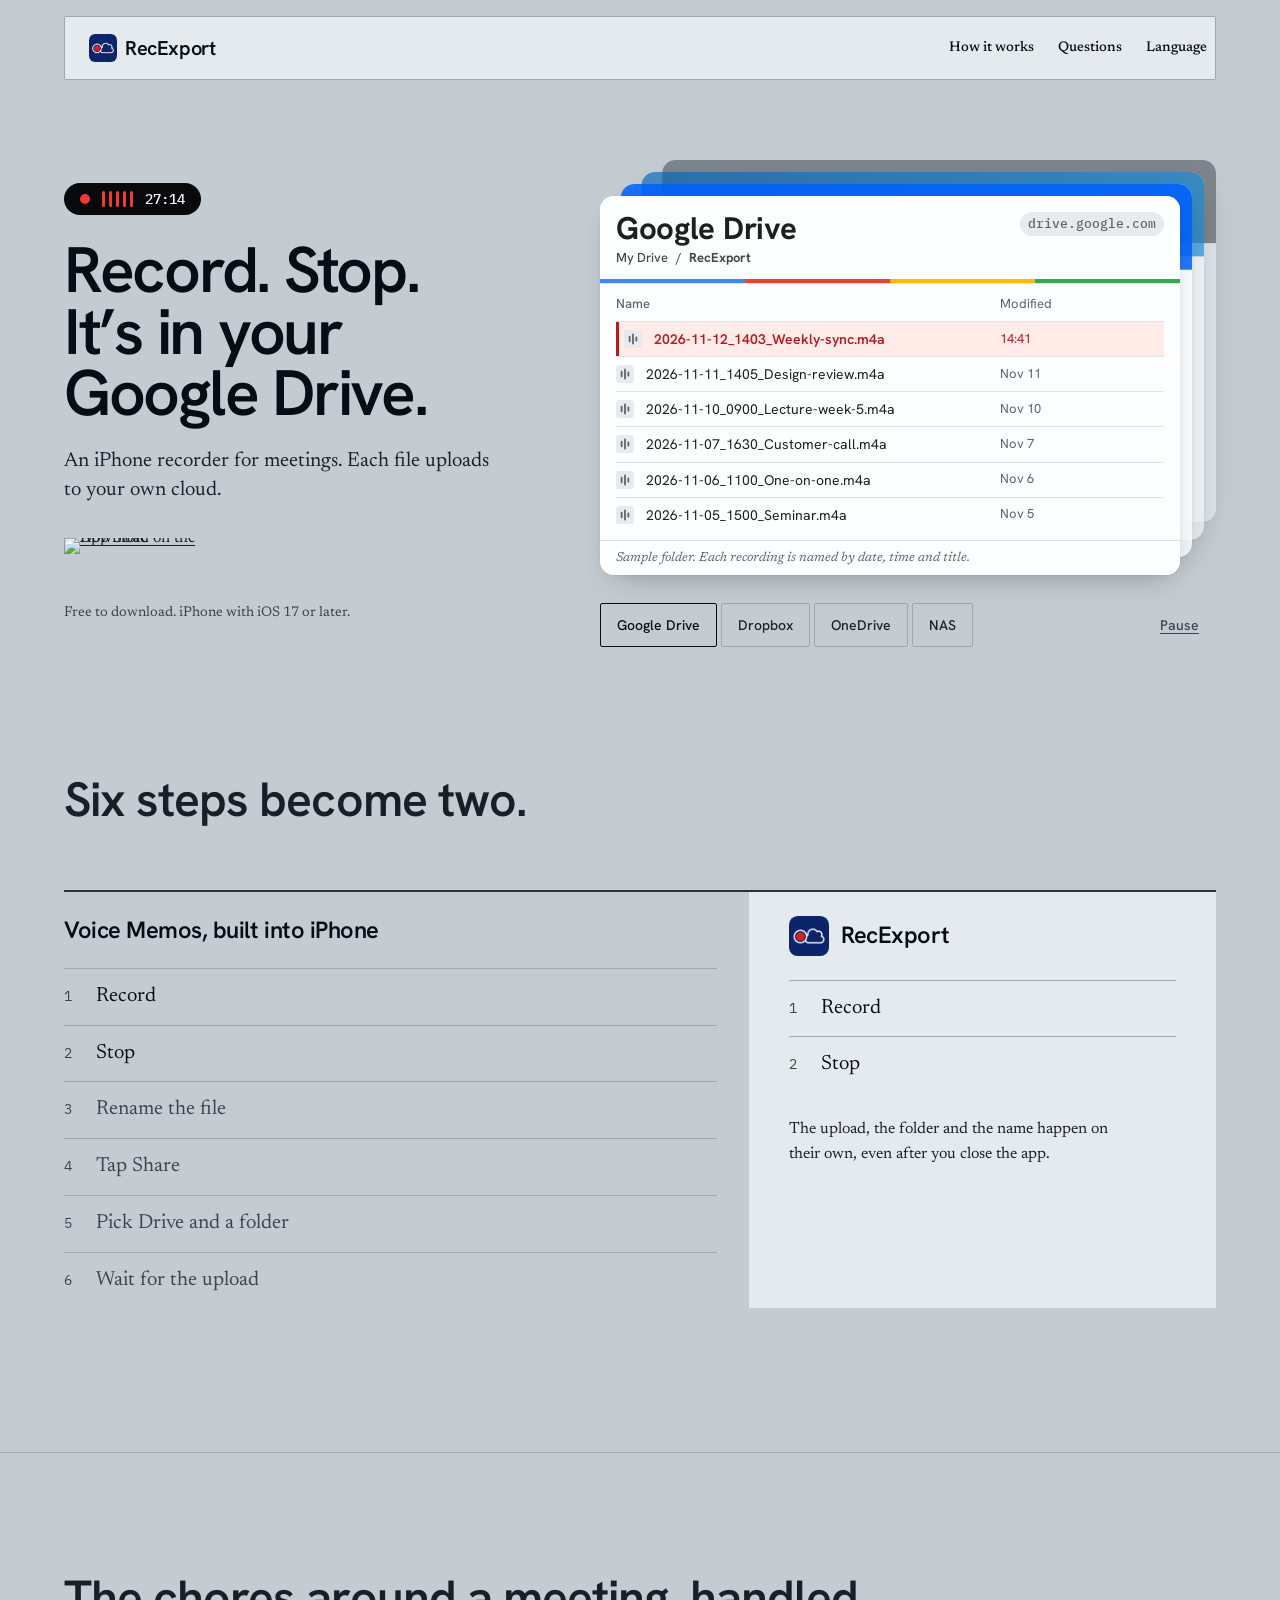
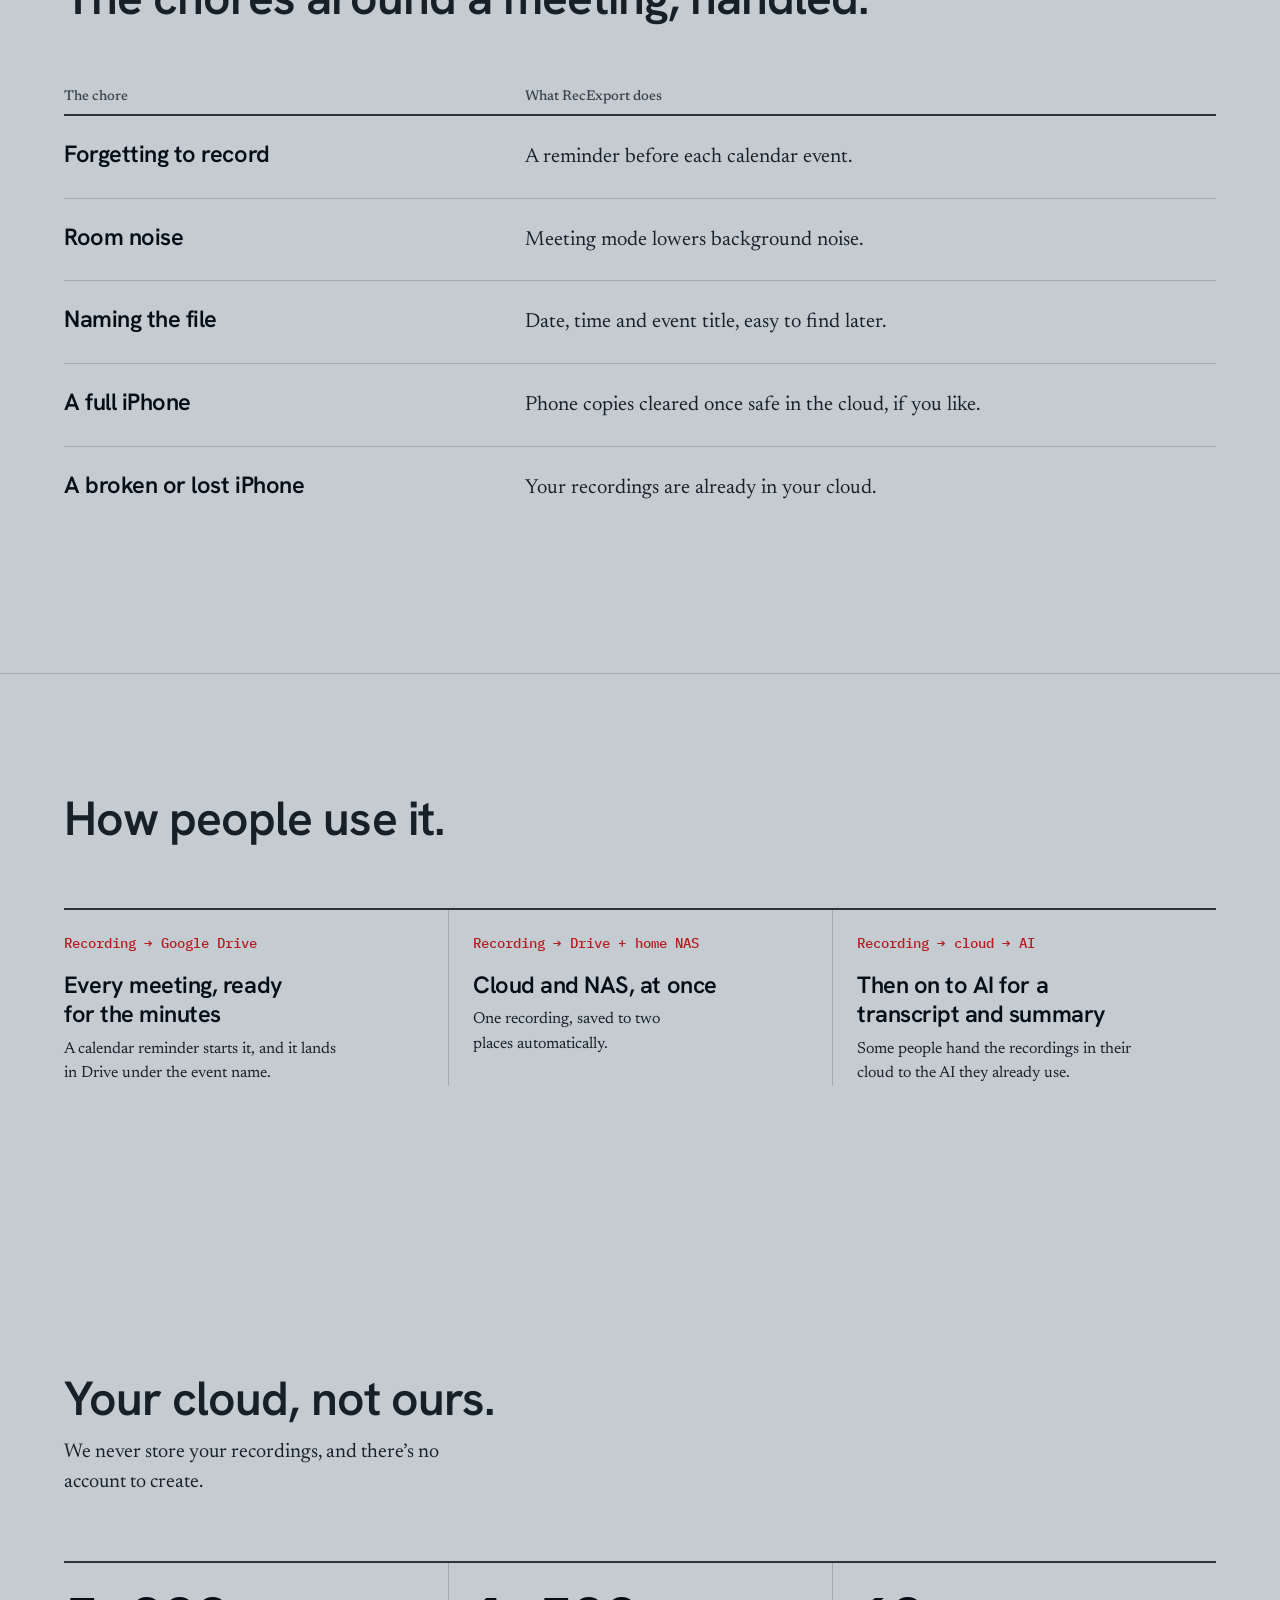
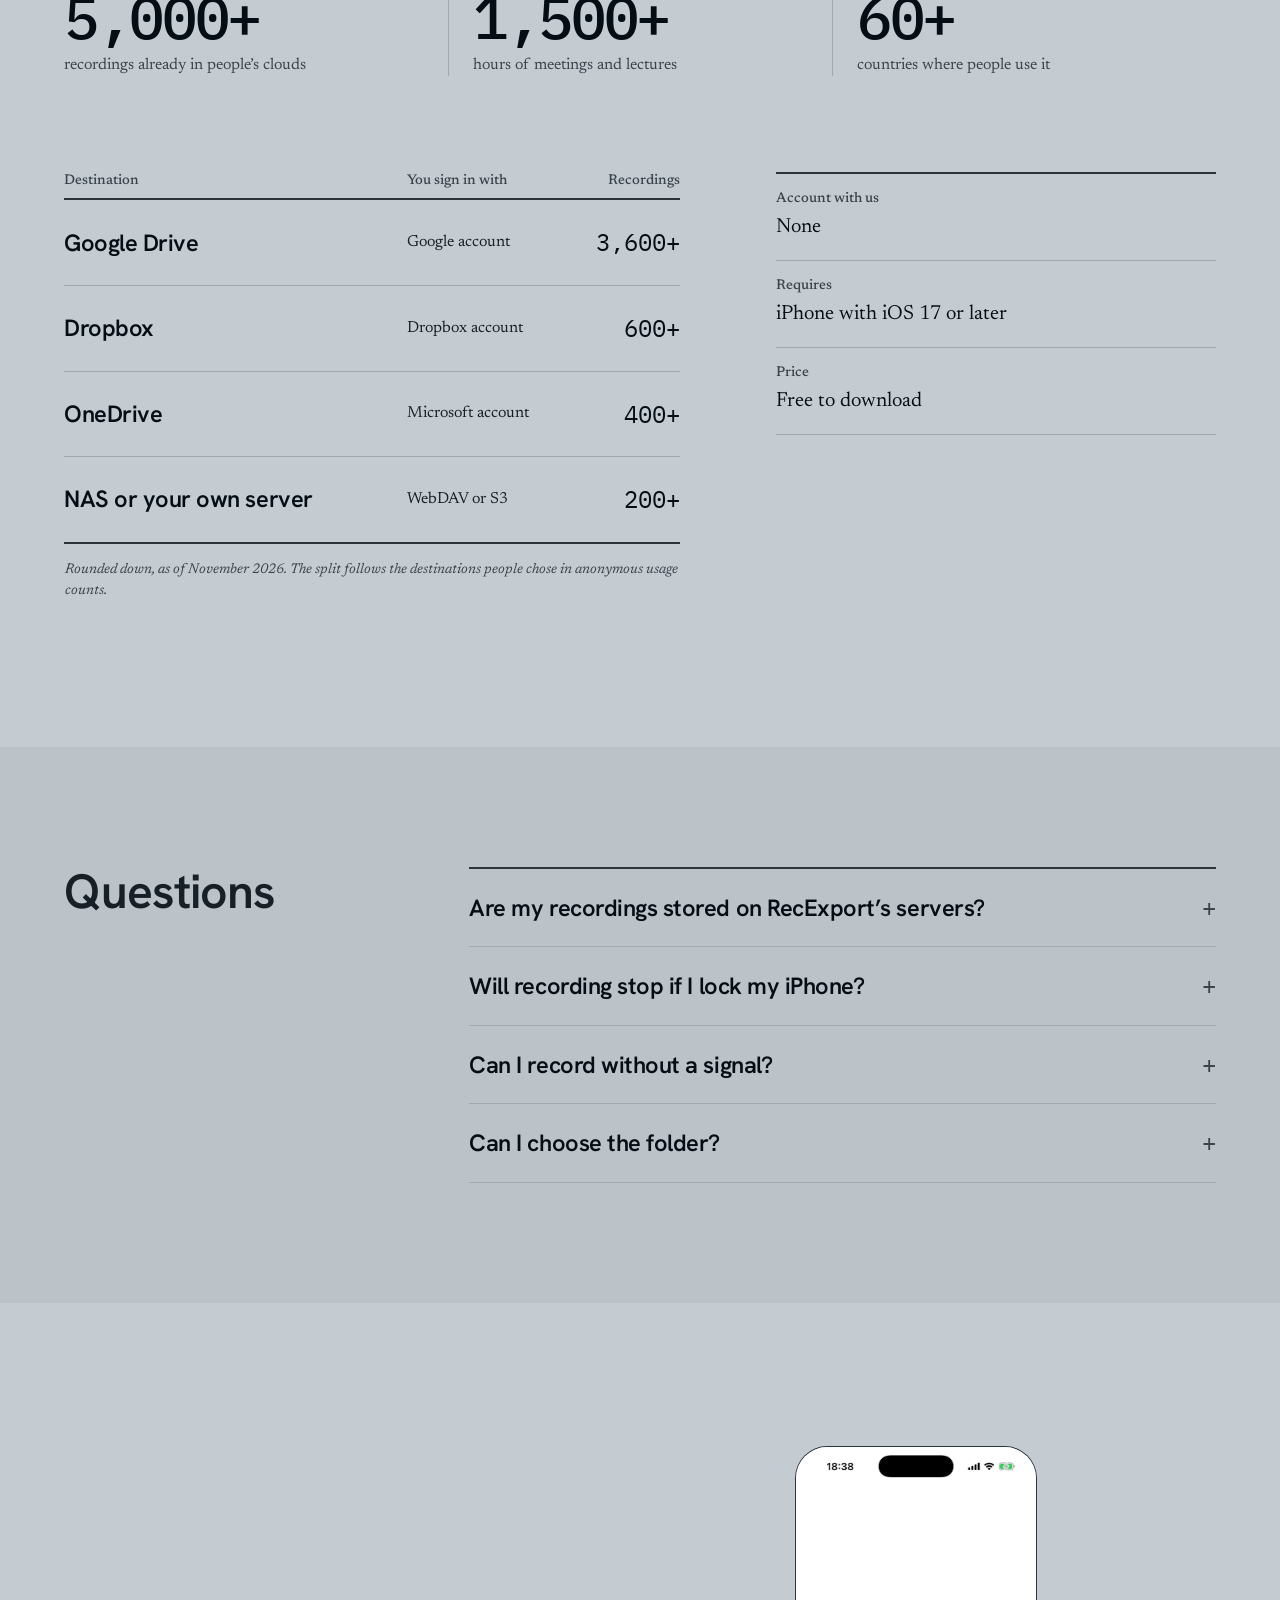
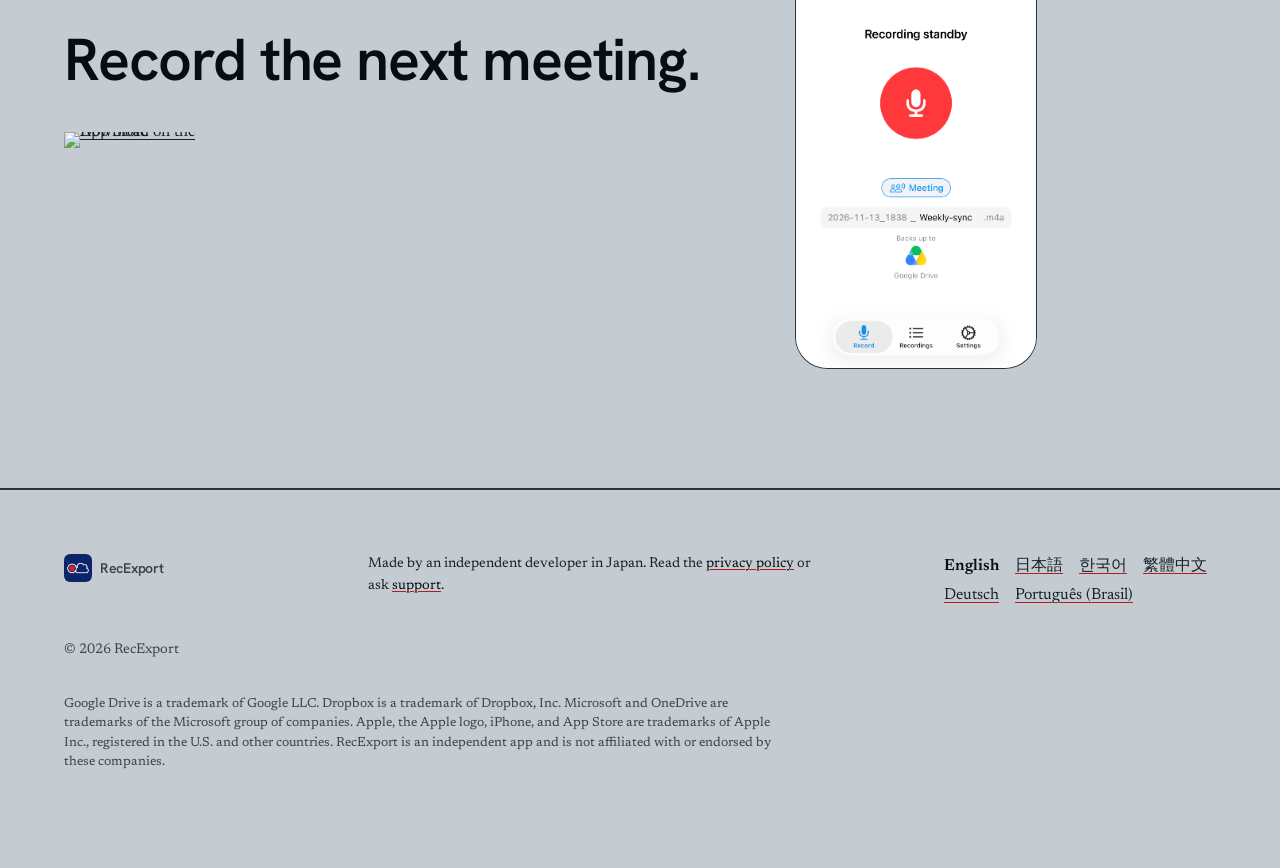
==== index.html @ 30e3bd23 "Hero deck: Google Drive card in white with the four Google colours instead of a green band Co-Author" ====
<!doctype html>
<html lang="en">
<head>
  <meta charset="utf-8">
  <meta name="viewport" content="width=device-width, initial-scale=1">
  <title>RecExport for iPhone, recordings that land in your own Drive</title>
  <meta name="description" content="An iPhone recorder for meetings and lectures. Stop recording and the file is already in your Google Drive, Dropbox or OneDrive.">
  <link rel="preconnect" href="https://fonts.googleapis.com">
  <link rel="preconnect" href="https://fonts.gstatic.com" crossorigin>
  <link href="https://fonts.googleapis.com/css2?family=Hanken+Grotesk:wght@500;600&family=Newsreader:ital,opsz,wght@0,6..72,400;0,6..72,500;1,6..72,400&family=IBM+Plex+Mono:wght@400;500&display=swap" rel="stylesheet">
  <script>
    // Top page only: send first-time visitors to their language. A choice made in the footer wins.
    (function () {
      var map = { ja: 'ja/', ko: 'ko/', de: 'de/', pt: 'pt-br/', 'zh-hant': 'zh-hant/', 'zh-tw': 'zh-hant/', 'zh-hk': 'zh-hant/', 'zh-mo': 'zh-hant/' };
      var saved = null;
      try { saved = localStorage.getItem('recexport-lang'); } catch (e) {}
      if (saved === 'en') return;
      var pick = function (tag) {
        tag = String(tag || '').toLowerCase();
        if (tag === 'en' || tag.indexOf('en-') === 0) return 'en';
        if (tag.indexOf('zh') === 0) { var p = tag.split('-'); for (var i = 1; i < p.length; i++) { if (map['zh-' + p[i]]) return map['zh-' + p[i]]; } return null; }
        return map[tag.split('-')[0]] || null;
      };
      var target = saved ? pick(saved) : null;
      if (!target) {
        var langs = navigator.languages && navigator.languages.length ? navigator.languages : [navigator.language];
        for (var i = 0; i < langs.length && !target; i++) target = pick(langs[i]);
      }
      if (target && target !== 'en') location.replace(target + (location.protocol === 'file:' ? 'index.html' : '') + location.hash);
    })();
  </script>
  <link rel="alternate" hreflang="en" href="">
  <link rel="alternate" hreflang="ja" href="ja/">
  <link rel="alternate" hreflang="ko" href="ko/">
  <link rel="alternate" hreflang="zh-Hant" href="zh-hant/">
  <link rel="alternate" hreflang="de" href="de/">
  <link rel="alternate" hreflang="pt-BR" href="pt-br/">
  <link rel="alternate" hreflang="x-default" href="">
  <link rel="icon" href="img/app-icon.png">
  <link rel="apple-touch-icon" href="img/app-icon.png">
  <link rel="stylesheet" href="site.css?v=20261115b">
</head>
<body>
  <div class="nav-wrap">
    <nav class="nav" aria-label="Main">
      <a class="wordmark" href="#top" aria-label="RecExport, home"><img class="appicon appicon--nav" src="img/app-icon.png" alt="" width="28" height="28">RecExport</a>
      <div class="nav__links">
        <a class="nav__text" href="#how">How it works</a>
        <a class="nav__text" href="#questions">Questions</a>
        <a class="nav__text" href="#languages">Language</a>
        <a class="badge badge--small" href="https://apps.apple.com/app/id6761234228"><img src="https://toolbox.marketingtools.apple.com/api/v2/badges/download-on-the-app-store/black/en-us" alt="Download on the App Store" height="40" width="120"></a>
      </div>
    </nav>
  </div>

  <main id="top">
    <section class="hero" aria-labelledby="hero-title">
      <div class="container hero__grid">
        <div class="hero__text">
          <div class="island" aria-hidden="true"><span class="island__dot"></span><span class="island__wave"><i></i><i></i><i></i><i></i><i></i></span><span class="island__time">27:14</span></div>
          <h1 id="hero-title"><span>Record. Stop.</span> <span>It’s in your <span class="rotor" data-rotor><span data-rotor-text>Google Drive</span><span class="rotor__end">.</span></span></span></h1>
          <p class="lead">An iPhone recorder for meetings. Each file uploads to your own cloud.</p>
          <div class="hero__actions">
            <a class="badge" href="https://apps.apple.com/app/id6761234228"><img src="https://toolbox.marketingtools.apple.com/api/v2/badges/download-on-the-app-store/black/en-us" alt="Download on the App Store" height="54" width="162"></a>
            <p class="hero__terms">Free to download. iPhone with iOS 17 or later.</p>
          </div>
        </div>

        <div class="hero__visual">
          <div class="deck">
          <figure class="deck__card app app--plain dest--gd" data-pos="0" data-slot="drive-1" data-kind="product" data-alt="A sample RecExport folder in Google Drive">
            <div class="app__band"><p class="app__name">Google Drive</p><p class="app__crumb"><span>My Drive</span><span class="sep" aria-hidden="true">/</span><b>RecExport</b></p><span class="app__url">drive.google.com</span></div>
            <div class="app__main">
              <table class="files">
                <thead><tr><th scope="col">Name</th><th scope="col" class="when">Modified</th></tr></thead>
                <tbody>
                  <tr class="is-new"><td class="name"><svg class="ico" viewBox="0 0 16 16" aria-hidden="true"><rect width="16" height="16" rx="3"/><path d="M5 6v4M8 4v8M11 6.5v3"/></svg><span>2026-11-12_1403_Weekly-sync.m4a</span></td><td class="when">14:41</td></tr>
                  <tr><td class="name"><svg class="ico" viewBox="0 0 16 16" aria-hidden="true"><rect width="16" height="16" rx="3"/><path d="M5 6v4M8 4v8M11 6.5v3"/></svg><span>2026-11-11_1405_Design-review.m4a</span></td><td class="when">Nov 11</td></tr>
                  <tr><td class="name"><svg class="ico" viewBox="0 0 16 16" aria-hidden="true"><rect width="16" height="16" rx="3"/><path d="M5 6v4M8 4v8M11 6.5v3"/></svg><span>2026-11-10_0900_Lecture-week-5.m4a</span></td><td class="when">Nov 10</td></tr>
                  <tr><td class="name"><svg class="ico" viewBox="0 0 16 16" aria-hidden="true"><rect width="16" height="16" rx="3"/><path d="M5 6v4M8 4v8M11 6.5v3"/></svg><span>2026-11-07_1630_Customer-call.m4a</span></td><td class="when">Nov 7</td></tr>
                  <tr><td class="name"><svg class="ico" viewBox="0 0 16 16" aria-hidden="true"><rect width="16" height="16" rx="3"/><path d="M5 6v4M8 4v8M11 6.5v3"/></svg><span>2026-11-06_1100_One-on-one.m4a</span></td><td class="when">Nov 6</td></tr>
                  <tr><td class="name"><svg class="ico" viewBox="0 0 16 16" aria-hidden="true"><rect width="16" height="16" rx="3"/><path d="M5 6v4M8 4v8M11 6.5v3"/></svg><span>2026-11-05_1500_Seminar.m4a</span></td><td class="when">Nov 5</td></tr>
                </tbody>
              </table>
            </div>
            <figcaption>Sample folder. Each recording is named by date, time and title.</figcaption>
          </figure>
          <figure class="deck__card app app--plain dest--db" data-pos="1" data-slot="drive-2" data-kind="product" data-alt="A sample RecExport folder in Dropbox" aria-hidden="true">
            <div class="app__band"><p class="app__name">Dropbox</p><p class="app__crumb"><span>All files</span><span class="sep" aria-hidden="true">/</span><span>Apps</span><span class="sep" aria-hidden="true">/</span><b>RecExport</b></p><span class="app__url">dropbox.com</span></div>
            <div class="app__main">
              <table class="files">
                <thead><tr><th scope="col">Name</th><th scope="col" class="when">Last modified</th></tr></thead>
                <tbody>
                  <tr class="is-new"><td class="name"><svg class="ico" viewBox="0 0 16 16" aria-hidden="true"><rect width="16" height="16" rx="3"/><path d="M5 6v4M8 4v8M11 6.5v3"/></svg><span>2026-11-12_1530_Client-kickoff.m4a</span></td><td class="when">2026-11-12 3:41 pm</td></tr>
                  <tr><td class="name"><svg class="ico" viewBox="0 0 16 16" aria-hidden="true"><rect width="16" height="16" rx="3"/><path d="M5 6v4M8 4v8M11 6.5v3"/></svg><span>2026-11-11_1100_Interview.m4a</span></td><td class="when">2026-11-11 11:58 am</td></tr>
                  <tr><td class="name"><svg class="ico" viewBox="0 0 16 16" aria-hidden="true"><rect width="16" height="16" rx="3"/><path d="M5 6v4M8 4v8M11 6.5v3"/></svg><span>2026-11-09_0900_Standup.m4a</span></td><td class="when">2026-11-09 9:13 am</td></tr>
                  <tr><td class="name"><svg class="ico" viewBox="0 0 16 16" aria-hidden="true"><rect width="16" height="16" rx="3"/><path d="M5 6v4M8 4v8M11 6.5v3"/></svg><span>2026-11-08_1430_Product-sync.m4a</span></td><td class="when">2026-11-08 3:24 pm</td></tr>
                  <tr><td class="name"><svg class="ico" viewBox="0 0 16 16" aria-hidden="true"><rect width="16" height="16" rx="3"/><path d="M5 6v4M8 4v8M11 6.5v3"/></svg><span>2026-11-07_1000_Vendor-call.m4a</span></td><td class="when">2026-11-07 10:28 am</td></tr>
                  <tr><td class="name"><svg class="ico" viewBox="0 0 16 16" aria-hidden="true"><rect width="16" height="16" rx="3"/><path d="M5 6v4M8 4v8M11 6.5v3"/></svg><span>2026-11-05_1600_Retro.m4a</span></td><td class="when">2026-11-05 4:50 pm</td></tr>
                </tbody>
              </table>
            </div>
            <figcaption>Sample folder. Each recording is named by date, time and title.</figcaption>
          </figure>
          <figure class="deck__card app app--plain dest--od" data-pos="2" data-slot="drive-3" data-kind="product" data-alt="A sample RecExport folder in OneDrive" aria-hidden="true">
            <div class="app__band"><p class="app__name">OneDrive</p><p class="app__crumb"><span>My files</span><span class="sep" aria-hidden="true">/</span><span>Apps</span><span class="sep" aria-hidden="true">/</span><b>RecExport</b></p><span class="app__url">onedrive.live.com</span></div>
            <div class="app__main">
              <table class="files">
                <thead><tr><th scope="col">Name</th><th scope="col" class="when">Modified</th></tr></thead>
                <tbody>
                  <tr class="is-new"><td class="name"><svg class="ico" viewBox="0 0 16 16" aria-hidden="true"><rect width="16" height="16" rx="3"/><path d="M5 6v4M8 4v8M11 6.5v3"/></svg><span>2026-11-12_1400_Board-meeting.m4a</span></td><td class="when">Just now</td></tr>
                  <tr><td class="name"><svg class="ico" viewBox="0 0 16 16" aria-hidden="true"><rect width="16" height="16" rx="3"/><path d="M5 6v4M8 4v8M11 6.5v3"/></svg><span>2026-11-11_1630_Sales-review.m4a</span></td><td class="when">Yesterday</td></tr>
                  <tr><td class="name"><svg class="ico" viewBox="0 0 16 16" aria-hidden="true"><rect width="16" height="16" rx="3"/><path d="M5 6v4M8 4v8M11 6.5v3"/></svg><span>2026-11-08_1000_Training.m4a</span></td><td class="when">Nov 8</td></tr>
                  <tr><td class="name"><svg class="ico" viewBox="0 0 16 16" aria-hidden="true"><rect width="16" height="16" rx="3"/><path d="M5 6v4M8 4v8M11 6.5v3"/></svg><span>2026-11-07_1500_Budget-review.m4a</span></td><td class="when">Nov 7</td></tr>
                  <tr><td class="name"><svg class="ico" viewBox="0 0 16 16" aria-hidden="true"><rect width="16" height="16" rx="3"/><path d="M5 6v4M8 4v8M11 6.5v3"/></svg><span>2026-11-06_1000_All-hands.m4a</span></td><td class="when">Nov 6</td></tr>
                  <tr><td class="name"><svg class="ico" viewBox="0 0 16 16" aria-hidden="true"><rect width="16" height="16" rx="3"/><path d="M5 6v4M8 4v8M11 6.5v3"/></svg><span>2026-11-05_1330_Hiring-panel.m4a</span></td><td class="when">Nov 5</td></tr>
                </tbody>
              </table>
            </div>
            <figcaption>Sample folder. Each recording is named by date, time and title.</figcaption>
          </figure>
          <figure class="deck__card app app--plain dest--nas" data-pos="3" data-slot="drive-4" data-kind="product" data-alt="A sample RecExport folder on a NAS" aria-hidden="true">
            <div class="app__band"><p class="app__name">NAS</p><p class="app__crumb"><span>volume1</span><span class="sep" aria-hidden="true">/</span><b>RecExport</b></p><span class="app__url">nas.local</span></div>
            <div class="app__main">
              <table class="files">
                <thead><tr><th scope="col">Name</th><th scope="col" class="when">Date Modified</th></tr></thead>
                <tbody>
                  <tr class="is-new"><td class="name"><svg class="ico" viewBox="0 0 16 16" aria-hidden="true"><rect width="16" height="16" rx="3"/><path d="M5 6v4M8 4v8M11 6.5v3"/></svg><span>2026-11-12_1900_Band-practice.wav</span></td><td class="when">Today at 19:42</td></tr>
                  <tr><td class="name"><svg class="ico" viewBox="0 0 16 16" aria-hidden="true"><rect width="16" height="16" rx="3"/><path d="M5 6v4M8 4v8M11 6.5v3"/></svg><span>2026-11-11_2000_Podcast-take-2.wav</span></td><td class="when">Yesterday at 21:05</td></tr>
                  <tr><td class="name"><svg class="ico" viewBox="0 0 16 16" aria-hidden="true"><rect width="16" height="16" rx="3"/><path d="M5 6v4M8 4v8M11 6.5v3"/></svg><span>2026-11-08_0900_Field-notes.m4a</span></td><td class="when">8 Nov 2026 at 9:31</td></tr>
                  <tr><td class="name"><svg class="ico" viewBox="0 0 16 16" aria-hidden="true"><rect width="16" height="16" rx="3"/><path d="M5 6v4M8 4v8M11 6.5v3"/></svg><span>2026-11-07_2100_Rehearsal.wav</span></td><td class="when">7 Nov 2026 at 22:10</td></tr>
                  <tr><td class="name"><svg class="ico" viewBox="0 0 16 16" aria-hidden="true"><rect width="16" height="16" rx="3"/><path d="M5 6v4M8 4v8M11 6.5v3"/></svg><span>2026-11-06_1900_Choir.m4a</span></td><td class="when">6 Nov 2026 at 19:58</td></tr>
                  <tr><td class="name"><svg class="ico" viewBox="0 0 16 16" aria-hidden="true"><rect width="16" height="16" rx="3"/><path d="M5 6v4M8 4v8M11 6.5v3"/></svg><span>2026-11-05_0800_Voice-memo.m4a</span></td><td class="when">5 Nov 2026 at 8:04</td></tr>
                </tbody>
              </table>
            </div>
            <figcaption>Sample folder. Each recording is named by date, time and title.</figcaption>
          </figure>
          </div>
          <div class="sheet__tabs" role="group" aria-label="Destination shown" hidden>
            <button type="button" class="tab" aria-pressed="true" data-dest="Google Drive">Google Drive</button>
            <button type="button" class="tab" aria-pressed="false" data-dest="Dropbox">Dropbox</button>
            <button type="button" class="tab" aria-pressed="false" data-dest="OneDrive">OneDrive</button>
            <button type="button" class="tab" aria-pressed="false" data-dest="NAS">NAS</button>
            <button type="button" class="tab tab--pause" data-pause data-pause-label="Pause" data-play="Play" aria-pressed="false" hidden>Pause</button>
          </div>
        </div>
      </div>
    </section>

    <!-- Before and after -->
    <section class="compare" aria-labelledby="compare-title">
      <div class="container">
        <h2 id="compare-title">Six steps become two.</h2>
        <div class="compare__grid">
          <div class="compare__col">
            <h3>Voice Memos, built into iPhone</h3>
            <ol class="steps">
              <li>Record</li>
              <li>Stop</li>
              <li>Rename the file</li>
              <li>Tap Share</li>
              <li>Pick Drive and a folder</li>
              <li>Wait for the upload</li>
            </ol>
          </div>
          <div class="compare__col compare__col--ours">
            <h3><img class="appicon" src="img/app-icon.png" alt="" width="40" height="40">RecExport</h3>
            <ol class="steps">
              <li>Record</li>
              <li>Stop</li>
            </ol>
            <p class="compare__note">The upload, the folder and the name happen on their own, even after you close the app.</p>
          </div>
        </div>
      </div>
    </section>

    <!-- Chores it takes off your hands -->
    <section class="chores" id="how" aria-labelledby="how-title">
      <div class="container">
        <h2 id="how-title">The chores around a meeting, handled.</h2>
        <table class="chores__table">
          <caption class="visually-hidden">What RecExport does for each chore</caption>
          <thead>
            <tr><th scope="col">The chore</th><th scope="col">What RecExport does</th></tr>
          </thead>
          <tbody>
            <tr><th scope="row">Forgetting to record</th><td>A reminder before each calendar event.</td></tr>
            <tr><th scope="row">Room noise</th><td>Meeting mode lowers background noise.</td></tr>
            <tr><th scope="row">Naming the file</th><td>Date, time and event title, easy to find later.</td></tr>
            <tr><th scope="row">A full iPhone</th><td>Phone copies cleared once safe in the cloud, if you like.</td></tr>
            <tr><th scope="row">A broken or lost iPhone</th><td>Your recordings are already in your cloud.</td></tr>
          </tbody>
        </table>
      </div>
    </section>

    <!-- Destinations and what it needs -->
    <section class="uses" aria-labelledby="uses-title">
      <div class="container">
        <h2 id="uses-title">How people use it.</h2>
        <ul class="uses__list">
          <li>
            <p class="uses__path"><span>Recording</span><span class="uses__arrow" aria-hidden="true">→</span><span>Google Drive</span></p>
            <h3>Every meeting, ready for the minutes</h3>
            <p>A calendar reminder starts it, and it lands in Drive under the event name.</p>
          </li>
          <li>
            <p class="uses__path"><span>Recording</span><span class="uses__arrow" aria-hidden="true">→</span><span>Drive</span><span class="uses__arrow" aria-hidden="true">+</span><span>home NAS</span></p>
            <h3>Cloud and NAS, at once</h3>
            <p>One recording, saved to two places automatically.</p>
          </li>
          <li>
            <p class="uses__path"><span>Recording</span><span class="uses__arrow" aria-hidden="true">→</span><span>cloud</span><span class="uses__arrow" aria-hidden="true">→</span><span>AI</span></p>
            <h3>Then on to AI for a transcript and summary</h3>
            <p>Some people hand the recordings in their cloud to the AI they already use.</p>
          </li>
        </ul>
      </div>
    </section>

    <section class="where" aria-labelledby="where-title">
      <div class="container">
        <h2 id="where-title"><span>Your cloud,</span> <span>not ours.</span></h2>
        <p class="where__lead">We never store your recordings, and there’s no account to create.</p>
        <dl class="figures">
          <div><dt>recordings already in people’s clouds</dt><dd class="figure">5,000+</dd></div>
          <div><dt>hours of meetings and lectures</dt><dd class="figure">1,500+</dd></div>
          <div><dt>countries where people use it</dt><dd class="figure">60+</dd></div>
        </dl>
        <div class="where__grid">
          <table class="facts">
            <caption class="visually-hidden">Where recordings can go, and how many were saved there</caption>
            <thead>
              <tr><th scope="col">Destination</th><th scope="col">You sign in with</th><th scope="col" class="num">Recordings</th></tr>
            </thead>
            <tbody>
              <tr><th scope="row">Google Drive</th><td>Google account</td><td class="num">3,600+</td></tr>
              <tr><th scope="row">Dropbox</th><td>Dropbox account</td><td class="num">600+</td></tr>
              <tr><th scope="row">OneDrive</th><td>Microsoft account</td><td class="num">400+</td></tr>
              <tr><th scope="row">NAS or your own server</th><td>WebDAV or S3</td><td class="num">200+</td></tr>
            </tbody>
            <tfoot>
              <tr><td colspan="3">Rounded down, as of November 2026. The split follows the destinations people chose in anonymous usage counts.</td></tr>
            </tfoot>
          </table>
          <dl class="needs">
            <div><dt>Account with us</dt><dd>None</dd></div>
            <div><dt>Requires</dt><dd>iPhone with iOS 17 or later</dd></div>
            <div><dt>Price</dt><dd>Free to download</dd></div>
          </dl>
        </div>
      </div>
    </section>

    <!-- Questions -->
    <section class="faq" id="questions" aria-labelledby="faq-title">
      <div class="container faq__grid">
        <h2 id="faq-title">Questions</h2>
        <div class="faq__rows">
          <details>
            <summary>Are my recordings stored on RecExport’s servers?</summary>
            <p>No. Files go straight from your iPhone to the storage you chose.</p>
          </details>
          <details>
            <summary>Will recording stop if I lock my iPhone?</summary>
            <p>No. Lock it and put it in your pocket.</p>
          </details>
          <details>
            <summary>Can I record without a signal?</summary>
            <p>Yes. The recording stays on your iPhone and uploads once you are back online.</p>
          </details>
          <details>
            <summary>Can I choose the folder?</summary>
            <p>Yes, one per destination, in Settings.</p>
          </details>
        </div>
      </div>
    </section>

    <!-- Close: the download beside one last screen -->
    <section class="close" aria-labelledby="close-title">
      <div class="container close__grid">
        <div class="close__text">
          <h2 id="close-title">Record the next meeting.</h2>
          <a class="badge" href="https://apps.apple.com/app/id6761234228"><img src="https://toolbox.marketingtools.apple.com/api/v2/badges/download-on-the-app-store/black/en-us" alt="Download on the App Store" height="54" width="162"></a>
        </div>
        <div class="phone phone--close" data-slot="standby" data-kind="product" data-alt="RecExport standby screen with the record button and the Google Drive destination"><img src="img/standby-en.png" alt="RecExport standby screen with the record button and the Google Drive destination" width="603" height="1311"></div>
      </div>
    </section>
  </main>

  <footer class="colophon">
    <div class="container colophon__inner">
      <p class="colophon__mark"><img class="appicon appicon--nav" src="img/app-icon.png" alt="" width="28" height="28">RecExport</p>
      <p>Made by an independent developer in Japan. Read the <a href="https://tkys.github.io/recexport-site/privacy.html">privacy policy</a> or ask <a href="https://tkys.github.io/recexport-site/support.html">support</a>.</p>
      <nav class="langs" id="languages" aria-label="Language"><ul><li><a href="" hreflang="en" lang="en" aria-current="page">English</a></li><li><a href="ja/" hreflang="ja" lang="ja">日本語</a></li><li><a href="ko/" hreflang="ko" lang="ko">한국어</a></li><li><a href="zh-hant/" hreflang="zh-Hant" lang="zh-Hant">繁體中文</a></li><li><a href="de/" hreflang="de" lang="de">Deutsch</a></li><li><a href="pt-br/" hreflang="pt-BR" lang="pt-BR">Português (Brasil)</a></li></ul></nav>
      <p class="colophon__legal">© 2026 RecExport</p>
      <p class="colophon__tm">Google Drive is a trademark of Google LLC. Dropbox is a trademark of Dropbox, Inc. Microsoft and OneDrive are trademarks of the Microsoft group of companies. Apple, the Apple logo, iPhone, and App Store are trademarks of Apple Inc., registered in the U.S. and other countries. RecExport is an independent app and is not affiliated with or endorsed by these companies.</p>
    </div>
  </footer>

  <script src="rotor.js?v=20261115" defer></script>
  <script>window.hallmarkSlots = (m) => { for (const [k, v] of Object.entries(m)) { const s = document.querySelector(`[data-slot="${k}"]`); if (!s) continue; const im = new Image(); im.src = typeof v === 'string' ? v : v.src; im.alt = (typeof v === 'object' && v.alt) || s.dataset.alt || ''; s.querySelectorAll(':scope > img').forEach((o) => o.remove()); s.prepend(im); } };
document.querySelectorAll('[data-slot] img').forEach((i) => { if (i.complete && !i.naturalWidth) i.remove(); else i.addEventListener('error', () => i.remove(), { once: true }); });</script>
</body>
</html>
---- site.css ----
/* Hallmark · shape: Feature Stack · genre: editorial · theme: Almanac (deal 2/3, seed one-page-iphone-recording-app-223f·5d5611f9·2026-11-11·r0) · job: try · draw: 521180
 * hero: Banner · nav: floating pill · footer: colophon block · imagery: the product built (a Drive folder sheet), phone captures in slots · signature: the Drive folder, the newest recording already in it
 * axes: mid/grotesk-sans/chromatic-magenta · posture: restrained · contrast: pass · fold: pass · v2.0.0 */
/* Hallmark · pre-emit critique: P4 H4 E4 S5 R4 V4 · weakest: P, the hero argues "no export step" with the folder itself rather than a claim */
/* Hallmark · waive 68 · four phone slots in the moments list wait for the owner's captures · the owner asked for placeholders until real RecExport screens are shot */
/* Hallmark · dismissed 58 · the 92 words at y 350 are mostly the sample Drive folder's seven file rows, a product table read as one object */
/* Hallmark · answered F4 · the close repeats the hero's one action, Download on the App Store, as the try anatomy asks */
/* Hallmark · finish-review: subagent fix · 6 findings · see log */
/* Hallmark · hero-review: subagent fix · 4 findings · 4 resolved (phone sheet restacked, 1280 head re-broken, sheet 7 rows to the head's top, "Stop recording" reworded to "Tap stop") */
@import url("./tokens.css");
@import url("./base.css");

:root {
  /* accent moved from Almanac magenta to the app icon's record red (owner's call, 2026-11-11) */
  --color-accent: oklch(50% 0.190 27); --color-accent-2: oklch(43% 0.170 27); --color-focus: oklch(51% 0.200 27);
  --nav-height: 64px;
  --font-label: var(--font-body);
}

body { color: var(--color-ink-2); }

/* ---------- Nav: floating pill ---------- */
.nav-wrap {
  position: sticky;
  top: var(--space-md);
  z-index: var(--z-sticky-nav);
  padding-inline: var(--gutter);
}
.nav {
  max-width: calc(var(--container) - 2 * var(--gutter));
  margin-inline: auto;
  min-height: var(--nav-height);
  display: flex;
  align-items: center;
  justify-content: space-between;
  gap: var(--space-lg);
  padding-inline: var(--space-lg) var(--space-xs);
  background: var(--color-sheet);
  border: var(--rule-hair) solid var(--color-rule);
  border-radius: var(--radius-pill);
}
.wordmark {
  font: 600 var(--text-lg)/1 var(--font-display);
  letter-spacing: var(--tracking-display);
  color: var(--color-ink);
  text-decoration: none;
}
.nav__links { display: flex; align-items: center; gap: var(--space-lg); }
.nav__links a:not(.btn) {
  font: 500 var(--text-sm)/1 var(--font-label);
  color: var(--color-ink);
  text-decoration: none;
  padding-block: var(--space-xs);
}
.nav__links a:not(.btn):hover { text-decoration: underline; text-decoration-color: var(--color-accent); }

/* ---------- Controls ---------- */
.btn {
  display: inline-flex;
  align-items: center;
  justify-content: center;
  min-height: 48px;
  padding: 0 var(--space-lg);
  border: var(--rule-hair) solid var(--color-ink);
  border-radius: var(--radius-pill);
  background: transparent;
  color: var(--color-ink);
  font: 500 var(--text-md)/1 var(--font-display);
  white-space: nowrap;
  text-decoration: none;
  cursor: pointer;
  transition: background-color var(--dur-short) var(--ease-out), transform var(--dur-micro) var(--ease-out);
}
.btn:hover { background: var(--color-paper-2); }
.btn:active { transform: translateY(1px); }
.btn:focus-visible { outline: 2px solid var(--color-focus); outline-offset: 2px; }
.btn:disabled, .btn[aria-disabled="true"] { opacity: 0.55; cursor: not-allowed; transform: none; }
.btn--small { min-height: 44px; font-size: var(--text-sm); }
.btn--primary { background: var(--color-accent); border-color: var(--color-accent); color: var(--color-accent-ink); }
.btn--primary:hover { background: var(--color-accent-2); border-color: var(--color-accent-2); }
@media (prefers-reduced-motion: reduce) { .btn { transition: background-color var(--dur-short) linear; } }

/* ---------- Hero: Banner ---------- */
.hero {
  padding-block: var(--space-3xl) var(--space-2xl);
}
.hero__grid {
  display: grid;
  grid-template-columns: minmax(0, 5fr) minmax(0, 7fr);
  gap: var(--space-3xl);
  align-items: center;
}
.hero h1 > span { display: block; text-wrap: wrap; }
.hero h1:has([data-rotor]) { min-height: 3lh; }
.hero__text { display: grid; gap: var(--space-lg); justify-items: start; }
.hero h1 {
  max-width: 16ch;
  letter-spacing: -0.035em;
  line-height: 0.95;
  color: var(--color-ink);
}
.hero__actions { display: grid; gap: var(--space-sm); justify-items: start; padding-top: var(--space-xs); }
.rotor__logo { display: inline-block; height: 0.78em; width: auto; vertical-align: -0.05em; margin-right: 0.18em; }
.hero__terms { font: 400 var(--text-sm)/1.4 var(--font-body); color: var(--color-muted); }

/* ---------- The sheet: a Drive folder ---------- */
.sheet {
  margin: 0;
  background: var(--color-sheet);
  border-top: var(--rule-bar) solid var(--color-ink);
  padding: var(--space-lg) var(--space-lg) var(--space-md);
}
.sheet__head {
  display: flex;
  align-items: baseline;
  justify-content: space-between;
  gap: var(--space-md);
  padding-bottom: var(--space-md);
}
.sheet__title { font: 600 var(--text-xl)/1.1 var(--font-display); letter-spacing: var(--tracking-display); color: var(--color-ink); }
.sheet__where { font: 500 var(--text-sm)/1.3 var(--font-body); color: var(--color-muted); }
.sheet__scroll { overflow-x: auto; }
.files { width: 100%; border-collapse: collapse; font-size: var(--text-sm); }
.files th {
  font: 500 var(--text-sm)/1.3 var(--font-body);
  color: var(--color-muted);
  text-align: left;
  white-space: nowrap;
  padding: var(--space-xs) var(--space-sm) var(--space-xs) 0;
  border-bottom: var(--rule-bar) solid var(--color-rule-2);
}
.files td {
  padding: var(--space-md) var(--space-sm) var(--space-md) 0;
  border-top: var(--rule-hair) solid var(--color-rule);
  vertical-align: baseline;
  white-space: nowrap;
}
.files th:last-child, .files td:last-child { padding-right: 0; }
.files .num { font-family: var(--font-outlier); font-variant-numeric: tabular-nums; text-align: right; }
.files th.num { font-family: var(--font-body); }
.files .name { font: 400 var(--text-sm)/1.3 var(--font-outlier); color: var(--color-ink); }
.files tr.is-new td { color: var(--color-accent); }
.files tr.is-new .name { font-weight: 500; color: var(--color-accent); }
.files .when { font-family: var(--font-body); color: var(--color-muted); }
.files tr.is-new .when { color: var(--color-accent); }
.sheet figcaption {
  display: flex;
  justify-content: space-between;
  gap: var(--space-md);
  padding-top: var(--space-md);
  border-top: var(--rule-hair) solid var(--color-rule-2);
  font: italic 400 var(--text-sm)/1.4 var(--font-body);
  color: var(--color-muted);
}


/* ---------- Before and after ---------- */
.compare { padding-block: var(--space-2xl) var(--section-gap); }
.compare h2 { margin-bottom: var(--space-2xl); }
.compare__grid {
  display: grid;
  grid-template-columns: minmax(0, 7fr) minmax(0, 5fr);
  gap: var(--gap-columns);
  border-top: var(--rule-bar) solid var(--color-rule-2);
}
.compare__col { display: grid; align-content: start; gap: var(--space-lg); padding-top: var(--space-lg); }
.compare__col--ours { background: var(--color-sheet); padding: var(--space-lg) var(--space-xl) var(--space-xl); }
.compare__col h3 { display: flex; align-items: center; gap: var(--space-sm); color: var(--color-ink); }
.appicon { flex: none; inline-size: 40px; block-size: 40px; border-radius: 22%; }
.steps { list-style: none; counter-reset: step; margin: 0; padding: 0; }
.compare__col--ours .steps { columns: 1; }
.steps li {
  counter-increment: step;
  display: flex;
  gap: var(--space-md);
  align-items: baseline;
  break-inside: avoid;
  padding-block: var(--space-sm);
  border-top: var(--rule-hair) solid var(--color-rule);
  font-size: var(--text-lead);
  color: var(--color-ink);
}
.steps li::before {
  content: counter(step);
  font: 400 var(--text-sm)/1 var(--font-outlier);
  font-variant-numeric: tabular-nums;
  color: var(--color-muted);
  min-width: 2ch;
}
.compare__col:not(.compare__col--ours) .steps li:nth-child(n+3) { color: var(--color-muted); }
.compare__note { color: var(--color-ink-2); max-width: 36ch; }

/* ---------- Feature stack ---------- */
.stack { padding-block: var(--section-gap-s) var(--section-gap); border-top: var(--rule-hair) solid var(--color-rule); }
.stack__grid { display: grid; grid-template-columns: minmax(0, 5fr) minmax(0, 7fr); gap: var(--gap-columns); }
.stack__pane { position: sticky; top: calc(var(--nav-height) + var(--space-2xl)); align-self: start; display: grid; gap: var(--space-lg); }
.stack__moments { list-style: none; margin: 0; padding: 0; display: grid; gap: var(--space-xl); }
.moment { display: grid; grid-template-columns: minmax(0, 5fr) minmax(0, 7fr); gap: var(--space-xl); align-items: center; padding-bottom: var(--space-xl); border-bottom: var(--rule-hair) solid var(--color-rule); }
.moment__text { display: grid; gap: var(--space-sm); }
.moment__text h3 { color: var(--color-ink); }
.phone {
  aspect-ratio: 9 / 19.5;
  width: 100%;
  max-width: 280px;
  outline: var(--rule-hair) solid var(--color-rule-2);
  outline-offset: -1px;
}

/* ---------- The file, on the ink band ---------- */
.band--ink { background: var(--color-ink); color: var(--color-paper); }
.file { padding-block: var(--section-gap-s); }
.file h2 { color: var(--color-sheet); }
.file .lead { color: var(--color-paper); }
.file__grid { display: grid; grid-template-columns: minmax(0, 5fr) minmax(0, 7fr); gap: var(--gap-columns); align-items: center; }
.file__head { display: grid; gap: var(--space-lg); }
.file__listing { margin: 0; border-top: var(--rule-hair) solid var(--color-muted); border-bottom: var(--rule-hair) solid var(--color-muted); padding-block: var(--space-lg); overflow-x: auto; }
.file__listing pre { margin: 0; font: 400 var(--text-lg)/2.1 var(--font-outlier); color: var(--color-sheet); }
.file__cols { font-family: var(--font-body); font-weight: 500; color: var(--color-accent-ink); text-decoration: underline; text-decoration-color: var(--color-accent); text-decoration-thickness: 2px; text-underline-offset: 0.3em; }
.file__listing figcaption { padding-top: var(--space-md); font: italic 400 var(--text-sm)/1.5 var(--font-body); color: var(--color-paper-2); max-width: 60ch; }

/* ---------- Destinations ---------- */
.where { padding-block: var(--section-gap); }
.where h2 { margin-bottom: var(--space-2xl); }
.where__grid { display: grid; grid-template-columns: minmax(0, 7fr) minmax(0, 5fr); gap: var(--space-3xl); align-items: start; }
.facts { width: 100%; border-collapse: collapse; }
.facts thead th { font: 500 var(--text-sm)/1.3 var(--font-body); color: var(--color-muted); text-align: left; padding: 0 0 var(--space-xs); border-bottom: var(--rule-bar) solid var(--color-rule-2); }
.facts tbody th { font: 600 var(--text-title)/1.2 var(--font-display); letter-spacing: var(--tracking-display); color: var(--color-ink); text-align: left; padding: var(--space-lg) var(--space-md) var(--space-lg) 0; border-top: var(--rule-hair) solid var(--color-rule); }
.facts tbody td { padding: var(--space-lg) 0; border-top: var(--rule-hair) solid var(--color-rule); color: var(--color-ink-2); }
.facts tbody tr:first-child > * { border-top: 0; }
.needs { margin: 0; display: grid; border-top: var(--rule-bar) solid var(--color-rule-2); }
.needs > div { display: grid; gap: var(--space-2xs); padding-block: var(--space-md); border-bottom: var(--rule-hair) solid var(--color-rule); }
.needs dt { font: 500 var(--text-sm)/1.3 var(--font-body); color: var(--color-muted); }
.needs dd { margin: 0; font-size: var(--text-lead); color: var(--color-ink); }

/* ---------- Questions ---------- */
.faq { padding-block: var(--section-gap-s); background: var(--color-paper-2); }
.faq__grid { display: grid; grid-template-columns: minmax(0, 4fr) minmax(0, 8fr); gap: var(--gap-columns); align-items: start; }
.faq__rows { border-top: var(--rule-bar) solid var(--color-rule-2); }
.faq details { border-bottom: var(--rule-hair) solid var(--color-rule); }
.faq summary {
  list-style: none;
  cursor: pointer;
  display: flex;
  justify-content: space-between;
  gap: var(--space-lg);
  padding-block: var(--space-lg);
  font: 600 var(--text-title)/1.25 var(--font-display);
  letter-spacing: var(--tracking-display);
  color: var(--color-ink);
}
.faq summary::-webkit-details-marker { display: none; }
.faq summary::after { content: "+"; font: 400 var(--text-title)/1.25 var(--font-outlier); color: var(--color-muted); }
.faq details[open] summary::after { content: "−"; }
.faq summary:hover { text-decoration: underline; text-decoration-color: var(--color-accent); text-decoration-thickness: 1px; }
.faq summary:focus-visible { outline: 2px solid var(--color-focus); outline-offset: 2px; }
.faq details p { padding-bottom: var(--space-lg); max-width: 60ch; }

/* ---------- Close ---------- */
.close { padding-block: var(--section-gap) var(--section-gap-s); }
.close__grid { display: grid; grid-template-columns: auto auto; justify-content: start; gap: var(--space-3xl); align-items: center; }
.close__text { display: grid; gap: var(--space-xl); justify-items: start; }
.close h2 { font-size: var(--text-display-s); color: var(--color-ink); }
.phone--close { width: 240px; max-width: 240px; }
.phone:has(> img) { aspect-ratio: auto; outline: 0; background: none; overflow: visible; }
.phone > img { position: static; display: block; width: 100%; height: auto; filter: none; border-radius: 13% / 6%; box-shadow: 0 0 0 var(--rule-hair) var(--color-rule-2); }

/* ---------- Footer: colophon block ---------- */
.colophon { padding-block: var(--space-2xl) var(--space-3xl); border-top: var(--rule-bar) solid var(--color-rule-2); }
.colophon__inner { display: grid; grid-template-columns: minmax(0, 3fr) minmax(0, 6fr) minmax(0, 3fr); gap: var(--gap-columns); align-items: start; }
.colophon__mark { font: 600 var(--text-title)/1 var(--font-display); letter-spacing: var(--tracking-display); color: var(--color-ink); }
.colophon p { font-size: var(--text-sm); color: var(--color-muted); }
.colophon__inner > p:nth-child(2) { color: var(--color-ink-2); max-width: 60ch; }
.colophon a { color: var(--color-ink); text-decoration-color: var(--color-accent); }
.colophon a:hover { text-decoration-thickness: 2px; }




/* ---------- Hero deck: one sheet per destination, stacked ---------- */
.hero__visual { display: grid; gap: var(--space-md); min-width: 0; }
.deck { --deck-step: var(--space-sm); display: grid; padding: calc(3 * var(--deck-step)) calc(3 * var(--deck-step)) 0 0; }
.deck__card {
  grid-area: 1 / 1;
  transition: transform var(--dur-long) var(--ease-out), opacity var(--dur-long) var(--ease-out);
  transform-origin: top right;
}
.deck__card[data-pos="0"] { z-index: 4; }
.deck__card[data-pos="1"] { z-index: 3; transform: translate(var(--deck-step), calc(-1 * var(--deck-step))) scale(0.985); opacity: 0.85; }
.deck__card[data-pos="2"] { z-index: 2; transform: translate(calc(2 * var(--deck-step)), calc(-2 * var(--deck-step))) scale(0.97); opacity: 0.65; }
.deck__card[data-pos="3"] { z-index: 1; transform: translate(calc(3 * var(--deck-step)), calc(-3 * var(--deck-step))) scale(0.955); opacity: 0.45; }
.deck__card:not([data-pos="0"]) > :not(.app__bar), .deck__card:not([data-pos="0"]) .app__bar > * { visibility: hidden; }
@media (prefers-reduced-motion: reduce) { .deck__card { transition: none; } }

/* ---------- Hero sheet: destination switcher ---------- */
.sheet__tabs { display: flex; flex-wrap: wrap; gap: var(--space-2xs); margin-top: var(--space-sm); }
.tab {
  min-height: 44px;
  padding: 0 var(--space-md);
  border: var(--rule-hair) solid var(--color-rule);
  border-radius: var(--radius-pill);
  background: transparent;
  color: var(--color-ink-2);
  font: 500 var(--text-sm)/1 var(--font-display);
  cursor: pointer;
  transition: background-color var(--dur-short) var(--ease-out), border-color var(--dur-short) var(--ease-out);
}
.tab:hover { background: var(--color-paper-2); }
.tab:active { background: var(--color-paper-3); }
.tab:focus-visible { outline: 2px solid var(--color-focus); outline-offset: 2px; }
.tab[aria-pressed="true"]:not([data-pause]) { border-color: var(--color-ink); color: var(--color-ink); background: var(--color-paper); }
.tab:disabled { opacity: 0.55; cursor: not-allowed; }
.tab--pause { margin-left: auto; border-color: transparent; color: var(--color-muted); text-decoration: underline; text-underline-offset: 0.2em; }
@media (prefers-reduced-motion: reduce) { .tab { transition: none; } }

/* ---------- Chores ---------- */
.chores { padding-block: var(--section-gap-s) var(--section-gap); border-top: var(--rule-hair) solid var(--color-rule); }
.chores h2 { margin-bottom: var(--space-2xl); }
.chores__table { width: 100%; border-collapse: collapse; }
.chores__table thead th { font: 500 var(--text-sm)/1.3 var(--font-body); color: var(--color-muted); text-align: left; padding: 0 0 var(--space-xs); border-bottom: var(--rule-bar) solid var(--color-rule-2); }
.chores__table tbody th { width: 40%; font: 600 var(--text-title)/1.2 var(--font-display); letter-spacing: var(--tracking-display); color: var(--color-ink); text-align: left; padding: var(--space-lg) var(--space-lg) var(--space-lg) 0; border-top: var(--rule-hair) solid var(--color-rule); vertical-align: baseline; }
.chores__table tbody td { padding: var(--space-lg) 0; border-top: var(--rule-hair) solid var(--color-rule); font-size: var(--text-lead); color: var(--color-ink-2); vertical-align: baseline; }
.chores__table tbody tr:first-child > * { border-top: 0; }

/* ---------- Destinations: figures ---------- */
.facts .num { font-family: var(--font-outlier); font-variant-numeric: tabular-nums; text-align: right; }
.facts thead th.num { font-family: var(--font-body); text-align: right; }
.facts tbody td.num { font-size: var(--text-title); font-variant-numeric: tabular-nums; color: var(--color-ink); }
.facts tfoot td { padding-top: var(--space-md); border-top: var(--rule-bar) solid var(--color-rule-2); font: italic 400 var(--text-sm)/1.5 var(--font-body); color: var(--color-muted); }


/* ---------- Figures (owner-supplied, rounded down) ---------- */
.figures { margin: 0 0 var(--space-3xl); display: grid; grid-template-columns: repeat(3, minmax(0, 1fr)); border-top: var(--rule-bar) solid var(--color-rule-2); }
.figures > div { display: flex; flex-direction: column-reverse; justify-content: flex-end; gap: var(--space-xs); padding: var(--space-lg) var(--space-lg) 0; border-left: var(--rule-hair) solid var(--color-rule); }
.figures > div:first-child { padding-left: 0; border-left: 0; }
.figures dd { margin: 0; font: 500 var(--text-display-s)/1 var(--font-outlier); font-variant-numeric: tabular-nums; letter-spacing: -0.04em; color: var(--color-ink); }
.figures dt { font: 400 var(--text-md)/1.4 var(--font-body); color: var(--color-muted); max-width: 28ch; }
.where h2 { margin-bottom: var(--space-2xl); }

/* ---------- Japanese ---------- */
:root:lang(ja) {
  --font-display: "Hanken Grotesk", "Noto Sans JP", ui-sans-serif, system-ui, sans-serif;
  --font-body: "Newsreader", "Noto Serif JP", ui-serif, Georgia, serif;
  --font-outlier: "IBM Plex Mono", "Noto Sans JP", ui-monospace, monospace;
}
:lang(ja) h1, :lang(ja) h2, :lang(ja) h3, :lang(ja) .wordmark, :lang(ja) .sheet__title, :lang(ja) .faq summary, :lang(ja) .facts tbody th {
  letter-spacing: 0;
  word-break: auto-phrase;
  line-break: strict;
}
:lang(ja) .hero h1 { letter-spacing: 0; line-height: 1.1; }
:lang(ja) .hero h1 > span, .rotor { white-space: nowrap; }
:lang(ja) .hero h1 { font-size: clamp(2rem, 3vw + 0.75rem, 3.75rem); }
:lang(ja) .hero h1:has([data-rotor]) { min-height: 3lh; }
:lang(ja) h2 { line-height: 1.2; }
:lang(ja) body, :lang(ja) p { line-height: 1.8; }
:lang(ja) p, :lang(ja) .lead, :lang(ja) .steps li, :lang(ja) dt, :lang(ja) dd, :lang(ja) td { word-break: auto-phrase; line-break: strict; }
:lang(ja) .lead { line-height: 1.7; }
:lang(ja) .steps li { font-size: var(--text-lg); }

/* ---------- Korean and Traditional Chinese: same treatment as Japanese ---------- */
:root:lang(ko) {
  --font-display: "Hanken Grotesk", "Noto Sans KR", ui-sans-serif, system-ui, sans-serif;
  --font-body: "Newsreader", "Noto Serif KR", ui-serif, Georgia, serif;
  --font-outlier: "IBM Plex Mono", "Noto Sans KR", ui-monospace, monospace;
}
:root:lang(zh) {
  --font-display: "Hanken Grotesk", "Noto Sans TC", ui-sans-serif, system-ui, sans-serif;
  --font-body: "Newsreader", "Noto Serif TC", ui-serif, Georgia, serif;
  --font-outlier: "IBM Plex Mono", "Noto Sans TC", ui-monospace, monospace;
}
:lang(ko) h1, :lang(ko) h2, :lang(ko) h3, :lang(zh) h1, :lang(zh) h2, :lang(zh) h3, :lang(ko) .faq summary, :lang(zh) .faq summary { letter-spacing: 0; }
:lang(ko) h1, :lang(ko) h2, :lang(ko) h3, :lang(ko) p, :lang(ko) td, :lang(ko) th, :lang(ko) dt, :lang(ko) dd, :lang(ko) li, :lang(ko) summary { word-break: keep-all; }
:lang(ko) .hero h1, :lang(zh) .hero h1 { letter-spacing: 0; line-height: 1.15; font-size: clamp(2rem, 3vw + 0.75rem, 3.75rem); }
:lang(ko) .hero h1 > span, :lang(zh) .hero h1 > span { white-space: nowrap; }
:lang(ko) h2, :lang(zh) h2 { line-height: 1.25; }
:lang(ko) body, :lang(ko) p, :lang(zh) body, :lang(zh) p { line-height: 1.8; }
:lang(zh) p, :lang(zh) td, :lang(zh) dd { line-break: strict; }

/* ---------- Language list in the footer ---------- */
.langs ul { list-style: none; margin: 0; padding: 0; display: flex; flex-wrap: wrap; gap: var(--space-2xs) var(--space-md); }
.langs a { color: var(--color-ink-2); }
.langs a[aria-current="page"] { color: var(--color-ink); font-weight: 600; text-decoration: none; }

/* ---------- Responsive ---------- */
@media (max-width: 90rem) and (min-width: 60.01rem) {
  .hero h1 { font-size: clamp(2.75rem, 4.4vw + 0.5rem, 5.25rem); }
}
@media (max-width: 60rem) {
  .hero { padding-block: var(--space-2xl) var(--space-xl); }
  .hero__grid { display: flex; flex-direction: column; align-items: stretch; gap: var(--space-lg); }
  /* Stacked hero: headline, recording pill, the folder, then the copy and badge. */
  .hero__text, .hero__visual { display: contents; }
  .island { order: 0; align-self: flex-start; }
  .hero h1 { order: 1; }
  .deck { order: 3; }
  .sheet__tabs { order: 4; justify-content: flex-end; margin-top: calc(-1 * var(--space-sm)); }
  .sheet__tabs .tab:not([data-pause]) { display: none; }
  .hero .lead { order: 5; }
  .hero__actions { order: 6; }
  .nav__links .nav__text { display: none; }
  .compare__grid, .stack__grid, .file__grid, .where__grid, .faq__grid, .close__grid, .colophon__inner { grid-template-columns: minmax(0, 1fr); }
  .stack__pane { position: static; }
  .figures { grid-template-columns: minmax(0, 1fr); }
  .figures > div { padding: var(--space-md) 0; border-left: 0; border-top: var(--rule-hair) solid var(--color-rule); }
  .figures > div:first-child { border-top: 0; }
  .chores__table tbody th, .chores__table tbody td { display: block; width: auto; padding-inline: 0; }
  .chores__table tbody td { border-top: 0; padding-top: 0; }
  .chores__table thead { display: none; }
  .where__grid { gap: var(--space-xl); }
  .phone--close { justify-self: start; }
  .close__grid { grid-template-columns: minmax(0, 1fr); }
}
@media (max-width: 40rem) {
  .sheet { padding: var(--space-md) var(--space-md) var(--space-sm); }
  .deck { --deck-step: var(--space-xs); }
  .sheet .files thead { display: none; }
  .sheet .files, .sheet .files tbody { display: block; }
  .sheet .files tr {
    display: grid;
    grid-template-columns: minmax(0, 1fr) auto;
    grid-template-areas: "name name" "when len";
    gap: var(--space-2xs) var(--space-sm);
    padding-block: var(--space-sm);
    border-top: var(--rule-hair) solid var(--color-rule);
  }
  .sheet .files tr:first-child { border-top: var(--rule-bar) solid var(--color-rule-2); }
  .sheet .files td { display: block; padding: 0; border: 0; }
  .sheet .files .name { grid-area: name; font-size: var(--text-xs); }
  .sheet .files .when { grid-area: when; }
  .sheet .files td.num:not(.col-size) { grid-area: len; }
  .sheet .files .col-size { display: none; }
  .sheet figcaption { flex-direction: column; gap: var(--space-2xs); }
  .steps { columns: 1; }
  .moment { grid-template-columns: minmax(0, 1fr); }
  .phone { max-width: 240px; }
  .file__listing pre { font-size: var(--text-sm); }
  .file__dir { display: none; }
}

:root {
  /* Product colours for the hero deck cards: pictures of Drive, Dropbox, OneDrive and the Finder */
  --prod-new: oklch(96% 0.025 27);
  --prod-island: oklch(14% 0.006 245); --prod-island-ink: oklch(97% 0.006 245); --prod-rec: oklch(63% 0.22 27);
  --prod-1: oklch(99.5% 0.002 250);
  --prod-2: #1f1f1f;
  --prod-3: #5f6368;
  --prod-4: #e3e3e3;
  --prod-5: #e8eaed;
  --prod-6: rgb(0 0 0 / 0.06);
  --prod-7: rgb(0 0 0 / 0.25);
  --prod-8: #9aa0a6;
  --prod-9: #e9eef6;
  --prod-10: #f8fafd;
  --prod-11: #dde3ea;
  --prod-12: #ea4335;
  --prod-13: #c4c7c5;
  --prod-14: rgb(0 0 0 / 0.2);
  --prod-15: #f7f5f2;
  --prod-16: #d9d6d1;
  --prod-17: #f2f0ed;
  --prod-18: #6b6966;
  --prod-19: #0061fe;
  --prod-20: #d6d3cf;
  --prod-21: #faf9f8;
  --prod-22: #e1dfdd;
  --prod-23: #deecf9;
  --prod-24: #0f6cbd;
  --prod-25: rgb(255 255 255 / 0.85);
  --prod-26: rgb(255 255 255 / 0.9);
  --prod-27: #605e5c;
  --prod-28: #e9e8ec;
  --prod-29: #cfced3;
  --prod-30: #e5e5ea;
  --prod-31: #6e6e73;
  --prod-32: #f4f4f6;
  --prod-33: #ff5f57;
  --prod-34: #febc2e;
  --prod-35: #28c840;
  --prod-36: rgb(0 0 0 / 0.08);
  --prod-37: #f4f5f5;
  --prod-dest-g-blue: #4285f4; --prod-dest-g-red: #ea4335; --prod-dest-g-yellow: #fbbc05; --prod-dest-g-green: #34a853;
  --prod-dest-db: #0061fe; --prod-dest-od: #0364b8; --prod-dest-od-2: #1490df; --prod-dest-nas: #2b2f36;
}
/* ---------- Hero deck cards: each destination drawn in its own app's shape ----------
 * Redrawn by hand from the owner's screenshots, not the screenshots themselves.
 * Brand colours are fixed (a picture of a product, not page chrome); logos wait for
 * the official files in data-logo="*". */
.app {
  --app-bg: var(--prod-1); --app-ink: var(--prod-2); --app-muted: var(--prod-3); --app-line: var(--prod-4);
  --app-side: transparent; --app-side-bar: var(--prod-4); --ico-bg: var(--prod-5); --ico-fg: var(--prod-3);
  --app-new: var(--prod-new);
  margin: 0; display: grid; grid-template-rows: auto 1fr auto; min-width: 0;
  background: var(--app-bg); color: var(--app-ink);
  border: 1px solid var(--app-line);
  box-shadow: 0 1px 2px var(--prod-6), 0 12px 32px -12px var(--prod-7);
  font: 400 var(--text-sm)/1.3 var(--font-display);
  overflow: hidden;
}
.app__bar { display: flex; align-items: center; gap: var(--space-sm); min-height: 52px; padding: var(--space-xs) var(--space-md); }
.app__logo { flex: none; inline-size: 26px; block-size: 26px; border-radius: 6px; background: var(--app-logo, var(--prod-8)); }
.app__logo--img { border-radius: 0; background: none; object-fit: contain; }
.app__brand { flex: none; font-size: var(--text-lg); font-weight: 500; letter-spacing: 0; }
.app__search { flex: 1; min-width: 0; margin-left: var(--space-xs); padding: 0 var(--space-md); line-height: 34px; border-radius: 999px; background: var(--prod-9); color: var(--app-muted); white-space: nowrap; overflow: hidden; text-overflow: ellipsis; }
.app__body { display: grid; grid-template-columns: 7.5rem minmax(0, 1fr); min-width: 0; }
.app__side { display: flex; flex-direction: column; gap: var(--space-sm); padding: var(--space-sm) var(--space-md); background: var(--app-side); }
.app__side i { display: block; block-size: 8px; border-radius: 4px; background: var(--app-side-bar); }
.app__side i:nth-child(2n) { inline-size: 70%; }
.app__main { min-width: 0; padding: var(--space-sm) var(--space-md) var(--space-xs); }
.app__crumb { display: flex; flex-wrap: wrap; align-items: baseline; gap: var(--space-2xs) var(--space-xs); margin: 0 0 var(--space-sm); color: var(--app-muted); font-size: var(--text-md); }
.app__crumb b { color: var(--app-ink); font-weight: 500; }
.app .files { table-layout: fixed; font-size: var(--text-sm); }
.app .files th { font: 500 var(--text-xs)/1.3 var(--font-display); color: var(--app-muted); padding: var(--space-xs) 0; border-bottom: 1px solid var(--app-line); }
.app .files th.when { inline-size: 30%; }
.app .files td { padding: var(--space-xs) 0; border-top: 1px solid var(--app-line); vertical-align: middle; color: var(--app-ink); }
.app .files tbody tr:first-child td { border-top: 0; }
.app .files .name { padding-right: var(--space-sm); font: 400 var(--text-sm)/1.3 var(--font-display); overflow: hidden; text-overflow: ellipsis; white-space: nowrap; }
.app .files .when { font: 400 var(--text-xs)/1.3 var(--font-display); color: var(--app-muted); white-space: nowrap; overflow: hidden; text-overflow: ellipsis; }
.app .ico { display: inline-block; inline-size: 18px; block-size: 18px; margin-right: var(--space-sm); vertical-align: -4px; }
.app .ico rect { fill: var(--ico-bg); }
.app .ico path { fill: none; stroke: var(--ico-fg); stroke-width: 1.6; stroke-linecap: round; }
.app .files tr.is-new td { background: var(--app-new); color: var(--color-accent); }
.app .files tr.is-new .name { font-weight: 600; }
.app .files tr.is-new td:first-child { box-shadow: inset 3px 0 0 var(--color-accent); padding-left: var(--space-xs); }
.app figcaption { padding: var(--space-xs) var(--space-md); border-top: 1px solid var(--app-line); background: var(--app-bg); font: italic 400 var(--text-xs)/1.4 var(--font-body); color: var(--app-muted); }

/* Google Drive: soft blue-grey ground, white rounded panel, pill search, red audio tiles */
.app--gd { --app-bg: var(--prod-10); --app-side-bar: var(--prod-11); --ico-bg: var(--prod-12); --ico-fg: var(--prod-1); --app-logo: var(--prod-13); border-radius: 12px; }
.app--gd .app__main { background: var(--prod-1); border-radius: 16px 16px 0 0; margin-right: var(--space-sm); }
.app--gd .app__side::before { content: ""; display: block; inline-size: 80%; block-size: 40px; margin-bottom: var(--space-xs); border-radius: 14px; background: var(--prod-1); box-shadow: 0 1px 3px var(--prod-14); }
.app--gd .app__crumb { font-size: var(--text-lg); }
.app--gd .app__crumb b { font-weight: 400; }

/* Dropbox: white, a narrow grey rail, a square search box, a big bold folder title */
.app--db { --app-side: var(--prod-15); --app-side-bar: var(--prod-16); --ico-bg: var(--prod-17); --ico-fg: var(--prod-18); --app-logo: var(--prod-19); border-radius: 8px; }
.app--db .app__body { grid-template-columns: 3rem minmax(0, 1fr); }
.app--db .app__side { align-items: center; padding-inline: 0; }
.app--db .app__side i, .app--db .app__side i:nth-child(2n) { inline-size: 20px; block-size: 20px; border-radius: 6px; }
.app--db .app__search { border-radius: 8px; background: var(--prod-1); border: 1px solid var(--prod-20); }
.app--db .app__crumb { display: block; font-size: var(--text-sm); }
.app--db .app__crumb > span { margin-right: var(--space-2xs); }
.app--db .app__crumb b { display: block; margin-top: var(--space-2xs); font-size: var(--text-xl); font-weight: 700; }
.app--db .app__bar { border-bottom: 1px solid var(--app-line); }

/* OneDrive: the blue suite bar across the top, a pale left nav, blue file tiles */
.app--od { --app-side: var(--prod-21); --app-side-bar: var(--prod-22); --ico-bg: var(--prod-23); --ico-fg: var(--prod-24); --app-logo: var(--prod-25); border-radius: 4px; }
.app--od .app__bar { background: var(--prod-24); color: var(--prod-1); min-height: 48px; }
.app--od .app__search { background: var(--prod-26); border-radius: 4px; color: var(--prod-27); }
.app--od .app__brand { font-weight: 600; }
/* from the owner's OneDrive reference: waffle at the left of the blue bar, a blue "New" button above the list,
 * the selected nav row filled, the folder name set large */
.app--od .app__logo { inline-size: 18px; block-size: 18px; border-radius: 0; background: radial-gradient(circle, var(--prod-1) 1.5px, transparent 2px) 0 0 / 6px 6px; }
.app--od .app__search { margin-inline: auto; max-inline-size: 60%; }
.app--od .app__side { padding-inline: 0; gap: var(--space-xs); }
.app--od .app__side i { margin-inline: var(--space-md); }
.app--od .app__side i:first-child { margin-inline: 0; padding-block: var(--space-sm); border-radius: 0; background: var(--prod-22); box-shadow: inset 3px 0 0 var(--prod-24); }
.app--od .app__main::before { content: ""; display: block; inline-size: 5rem; block-size: 28px; margin-bottom: var(--space-md); border-radius: 2px; background: var(--prod-24); }
.app--od .app__crumb { font-size: var(--text-lg); }
.app--od .app__crumb b { font-weight: 600; }

/* NAS in the Finder: traffic lights, a centred title, a sidebar list, striped rows */
.app--nas { --app-bg: var(--prod-1); --app-side: var(--prod-28); --app-side-bar: var(--prod-29); --ico-bg: var(--prod-30); --ico-fg: var(--prod-31); border-radius: 12px; }
.app--nas .app__bar { position: relative; justify-content: center; min-height: 44px; background: var(--prod-32); border-bottom: 1px solid var(--app-line); }
.app--nas .lights { position: absolute; left: var(--space-md); display: flex; gap: var(--space-xs); }
.app--nas .lights i { inline-size: 12px; block-size: 12px; border-radius: 50%; background: var(--prod-33); }
.app--nas .lights i:nth-child(2) { background: var(--prod-34); }
.app--nas .lights i:nth-child(3) { background: var(--prod-35); }
.app--nas .app__title { font-weight: 600; }
.app--nas .app__side b { display: block; padding: var(--space-2xs) var(--space-xs); margin-inline: calc(-1 * var(--space-xs)); border-radius: 6px; background: var(--prod-36); font: 500 var(--text-xs)/1.3 var(--font-display); color: var(--app-ink); }
.app--nas .files tbody tr:nth-child(even) td { background: var(--prod-37); }
.app--nas .files td { border-top: 0; }
.app--nas .files th.when { inline-size: 36%; }
.app--db .files th.when { inline-size: 36%; }

@media (max-width: 40rem) {
  .app__body, .app--db .app__body { grid-template-columns: minmax(0, 1fr); }
  .app__side { display: none; }
  .app__search { display: none; }
  .app--gd .app__main { margin-inline: var(--space-xs); }
}
@media (max-width: 40rem) {
  .app .files .when { display: none; }
  .app .files .name { font-size: var(--text-xs); }
}

/* ---------- Official App Store badge (Apple's artwork, unaltered, from Apple's marketing tools) ---------- */
.badge { display: inline-block; line-height: 0; border-radius: var(--space-xs); }
.badge img { block-size: 54px; inline-size: auto; }
.badge--small img { block-size: 40px; }
.badge:focus-visible { outline: 2px solid var(--color-focus); outline-offset: 3px; }

/* ---------- Hero: the recording, as the Dynamic Island shows it ---------- */
.island { justify-self: start; display: inline-flex; align-items: center; gap: var(--space-sm); padding: var(--space-xs) var(--space-md); border-radius: 999px; background: var(--prod-island); color: var(--prod-island-ink); font: 500 var(--text-sm)/1 var(--font-outlier); font-variant-numeric: tabular-nums; }
.island__dot { inline-size: 10px; block-size: 10px; border-radius: 50%; background: var(--prod-rec); }
.island__wave { display: inline-flex; align-items: center; gap: var(--space-2xs); block-size: 16px; }
.island__wave i { inline-size: 3px; block-size: 100%; border-radius: 2px; background: var(--prod-rec); transform-origin: center; animation: wave 1.1s var(--ease-out) infinite alternate; }
.island__wave i:nth-child(2) { animation-delay: -0.3s; }
.island__wave i:nth-child(3) { animation-delay: -0.7s; }
.island__wave i:nth-child(4) { animation-delay: -0.15s; }
.island__wave i:nth-child(5) { animation-delay: -0.5s; }
@keyframes wave { from { transform: scaleY(0.3); } to { transform: scaleY(1); } }
@media (prefers-reduced-motion: reduce) { .island__wave i { animation: none; transform: scaleY(0.6); } }

.appicon--nav { inline-size: 28px; block-size: 28px; }
.wordmark, .colophon__mark { display: inline-flex; align-items: center; gap: var(--space-xs); }

/* Where section: heading kept in phrase-sized pieces, a one-line promise, then cumulative figures */
.where h2 span { display: inline-block; }
.where h2:has(+ .where__lead) { margin-bottom: var(--space-sm); }
.where__lead { margin: 0 0 var(--space-2xl); font: 400 var(--text-lg)/1.5 var(--font-body); color: var(--color-ink-2, var(--color-ink)); max-width: 40ch; }
:lang(ko) .where h2 span:first-child, :lang(de) .where h2 span:first-child, :lang(pt) .where h2 span:first-child { margin-right: 0.25em; }

/* Uses: three real usage patterns, each led by the path the recording takes */
.uses { padding-block: var(--section-gap-s) var(--section-gap); border-top: var(--rule-hair) solid var(--color-rule); }
.uses h2 { margin-bottom: var(--space-2xl); }
.uses__list { list-style: none; margin: 0; padding: 0; display: grid; grid-template-columns: repeat(3, minmax(0, 1fr)); border-top: var(--rule-bar) solid var(--color-rule-2); }
.uses__list > li { display: grid; align-content: start; gap: var(--space-xs); padding: var(--space-lg) var(--space-lg) 0; border-left: var(--rule-hair) solid var(--color-rule); }
.uses__list > li:first-child { padding-left: 0; border-left: 0; }
.uses__path { display: flex; flex-wrap: wrap; align-items: baseline; gap: 0.2em 0.6em; margin: 0 0 var(--space-xs); font: 500 var(--text-sm)/1.4 var(--font-outlier); color: var(--color-accent, var(--color-ink)); }
.uses h3 { margin: 0; font: 600 var(--text-title)/1.25 var(--font-display); letter-spacing: var(--tracking-display); color: var(--color-ink); text-wrap: balance; }
.uses__list p:last-child { margin: 0; color: var(--color-ink-2); max-width: 32ch; }
@media (max-width: 60rem) {
  .uses__list { grid-template-columns: minmax(0, 1fr); }
  .uses__list > li { padding: var(--space-md) 0; border-left: 0; border-top: var(--rule-hair) solid var(--color-rule); }
  .uses__list > li:first-child { border-top: 0; }
}

/* Hero deck: one card per destination. No third-party logos and no imitated product UI (trademark rules of
 * Google, Dropbox, Microsoft and Apple); each card is told apart by its service name, set large on a band in a
 * colour people connect with that service, plus its real web address and folder path. The back cards keep
 * their colour band visible, so the stack itself reads as "four places". */
.app--plain { --app-bg: var(--prod-1); --app-ink: var(--prod-2); --app-muted: var(--prod-3); --app-line: var(--prod-4);
  --ico-bg: var(--prod-5); --ico-fg: var(--prod-3); --app-new: var(--prod-new);
  --band: var(--prod-dest-nas); --band-ink: var(--prod-1); --band-stripe: none;
  border: 0; border-radius: 14px; grid-template-rows: auto 1fr auto; }
.dest--gd { --band: var(--prod-1); --band-ink: var(--prod-2);
  --band-stripe: linear-gradient(90deg, var(--prod-dest-g-blue) 0 25%, var(--prod-dest-g-red) 0 50%, var(--prod-dest-g-yellow) 0 75%, var(--prod-dest-g-green) 0); }
.dest--gd .app__band { border-bottom: 1px solid var(--prod-4); }
.dest--gd .app__url { background: var(--prod-5); color: var(--prod-3); }
.dest--db { --band: var(--prod-dest-db); }
.dest--od { --band: linear-gradient(120deg, var(--prod-dest-od) 0%, var(--prod-dest-od-2) 100%); }
.app__band { position: relative; display: grid; grid-template-columns: minmax(0, 1fr) auto; align-items: end; column-gap: var(--space-md);
  padding: var(--space-md) var(--space-md) calc(var(--space-sm) + 4px); background: var(--band); color: var(--band-ink); }
.app__band::after { content: ""; position: absolute; inset: auto 0 0 0; block-size: 4px; background: var(--band-stripe); }
.app__name { grid-column: 1; margin: 0; font: 700 var(--text-2xl)/1.05 var(--font-display); letter-spacing: -0.01em; color: inherit; }
.app--plain .app__crumb { grid-column: 1; display: flex; flex-wrap: wrap; gap: 0 var(--space-xs); margin: var(--space-2xs) 0 0;
  font: 500 var(--text-xs)/1.4 var(--font-display); color: inherit; opacity: 0.82; }
.app--plain .app__crumb b { font-weight: 700; color: inherit; }
.app__url { grid-column: 2; grid-row: 1 / span 2; align-self: start; padding: 2px var(--space-xs); border-radius: 999px;
  background: rgb(255 255 255 / 0.16); font: 500 var(--text-xs)/1.5 var(--font-outlier); color: inherit; white-space: nowrap; }
.app--plain .app__main { padding: var(--space-2xs) var(--space-md) var(--space-xs); }
.deck__card:not([data-pos="0"]) > .app__band { visibility: visible; }
.deck__card:not([data-pos="0"]) > .app__band > * { visibility: hidden; }
@media (max-width: 40rem) {
  .app__name { font-size: var(--text-xl); }
  .app__url { display: none; }
}
.colophon .colophon__tm { grid-column: 1 / -1; margin: 0; font-size: var(--text-xs); line-height: 1.5; color: var(--color-muted); max-width: 90ch; }

/* Apple: one App Store badge per layout. Wide screens show the hero and closing badges (never on screen together);
 * narrow screens show only the sticky nav badge
 * (otherwise it would sit next to a second badge, or far below the first view). */
.nav .badge--small { display: none; }
@media (max-width: 60rem) {
  .nav .badge--small { display: inline-flex; }
  .hero__actions .badge, .close .badge { display: none; }
}
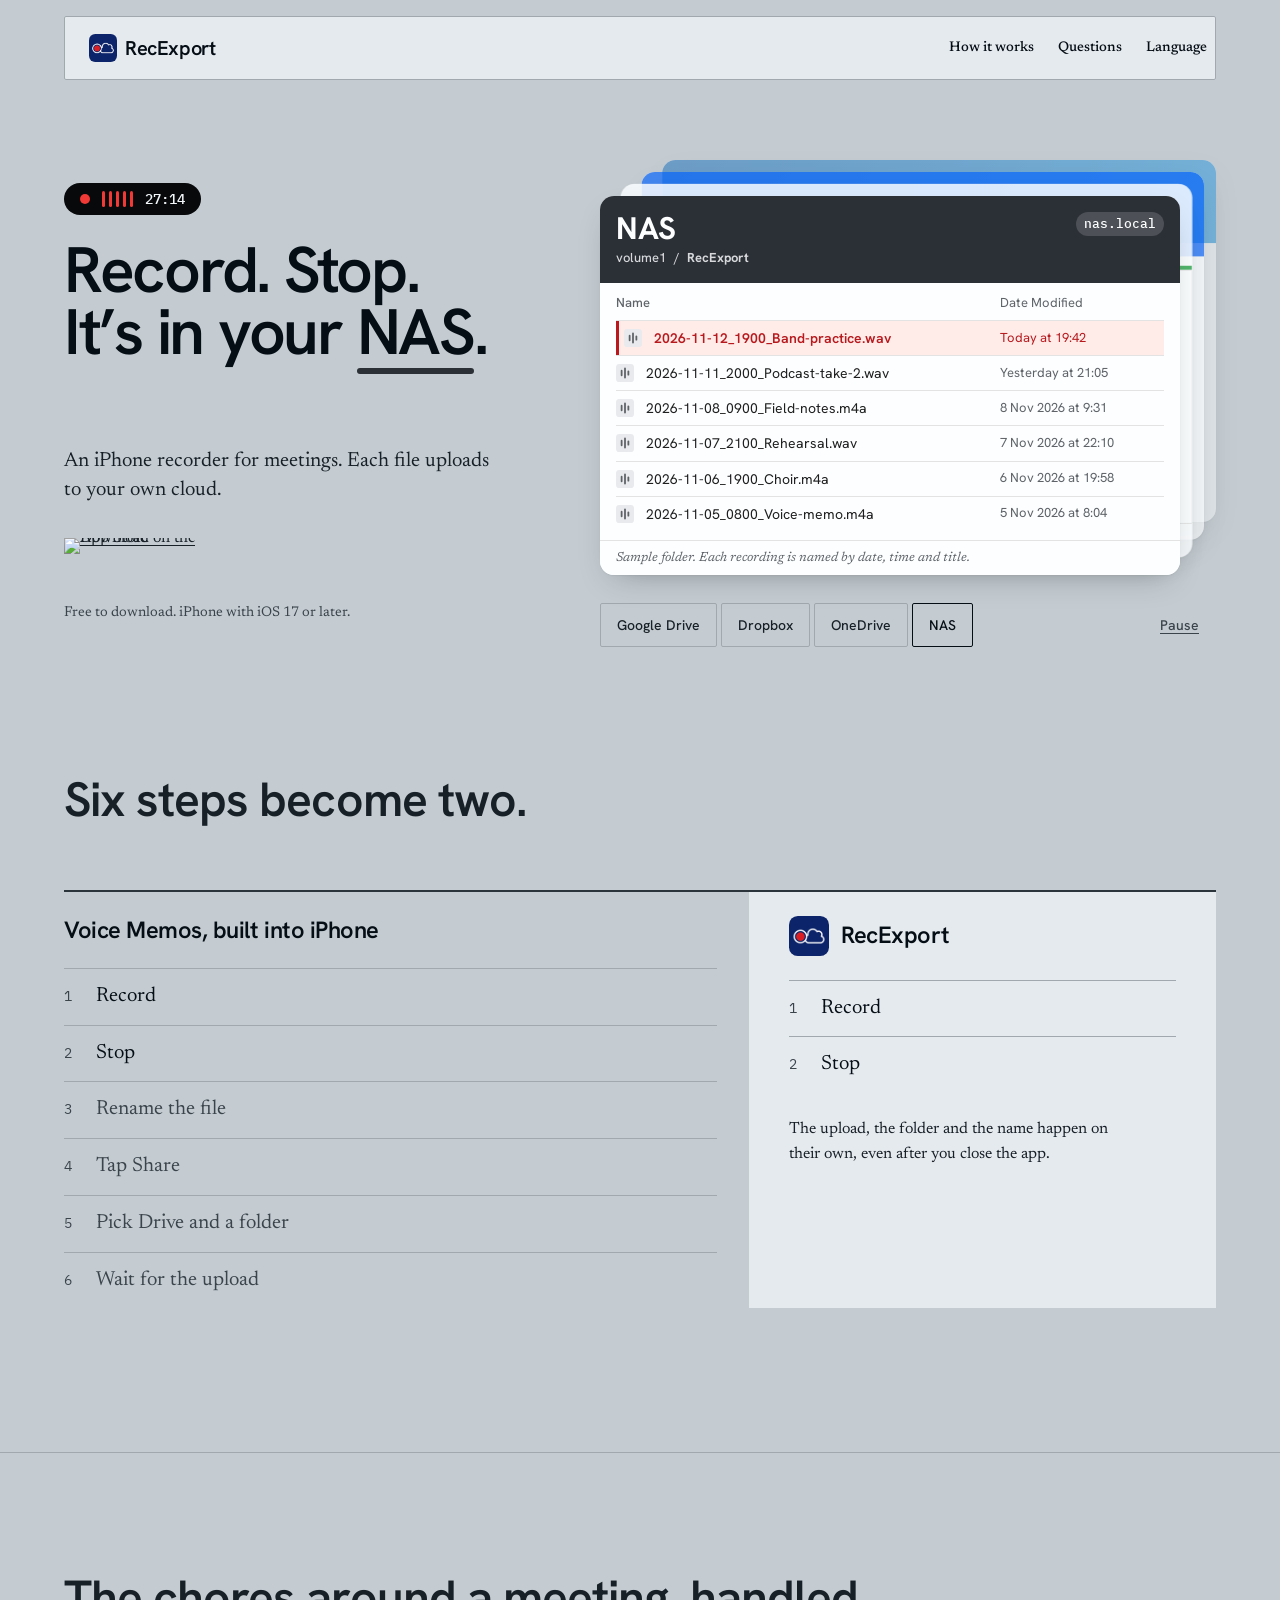
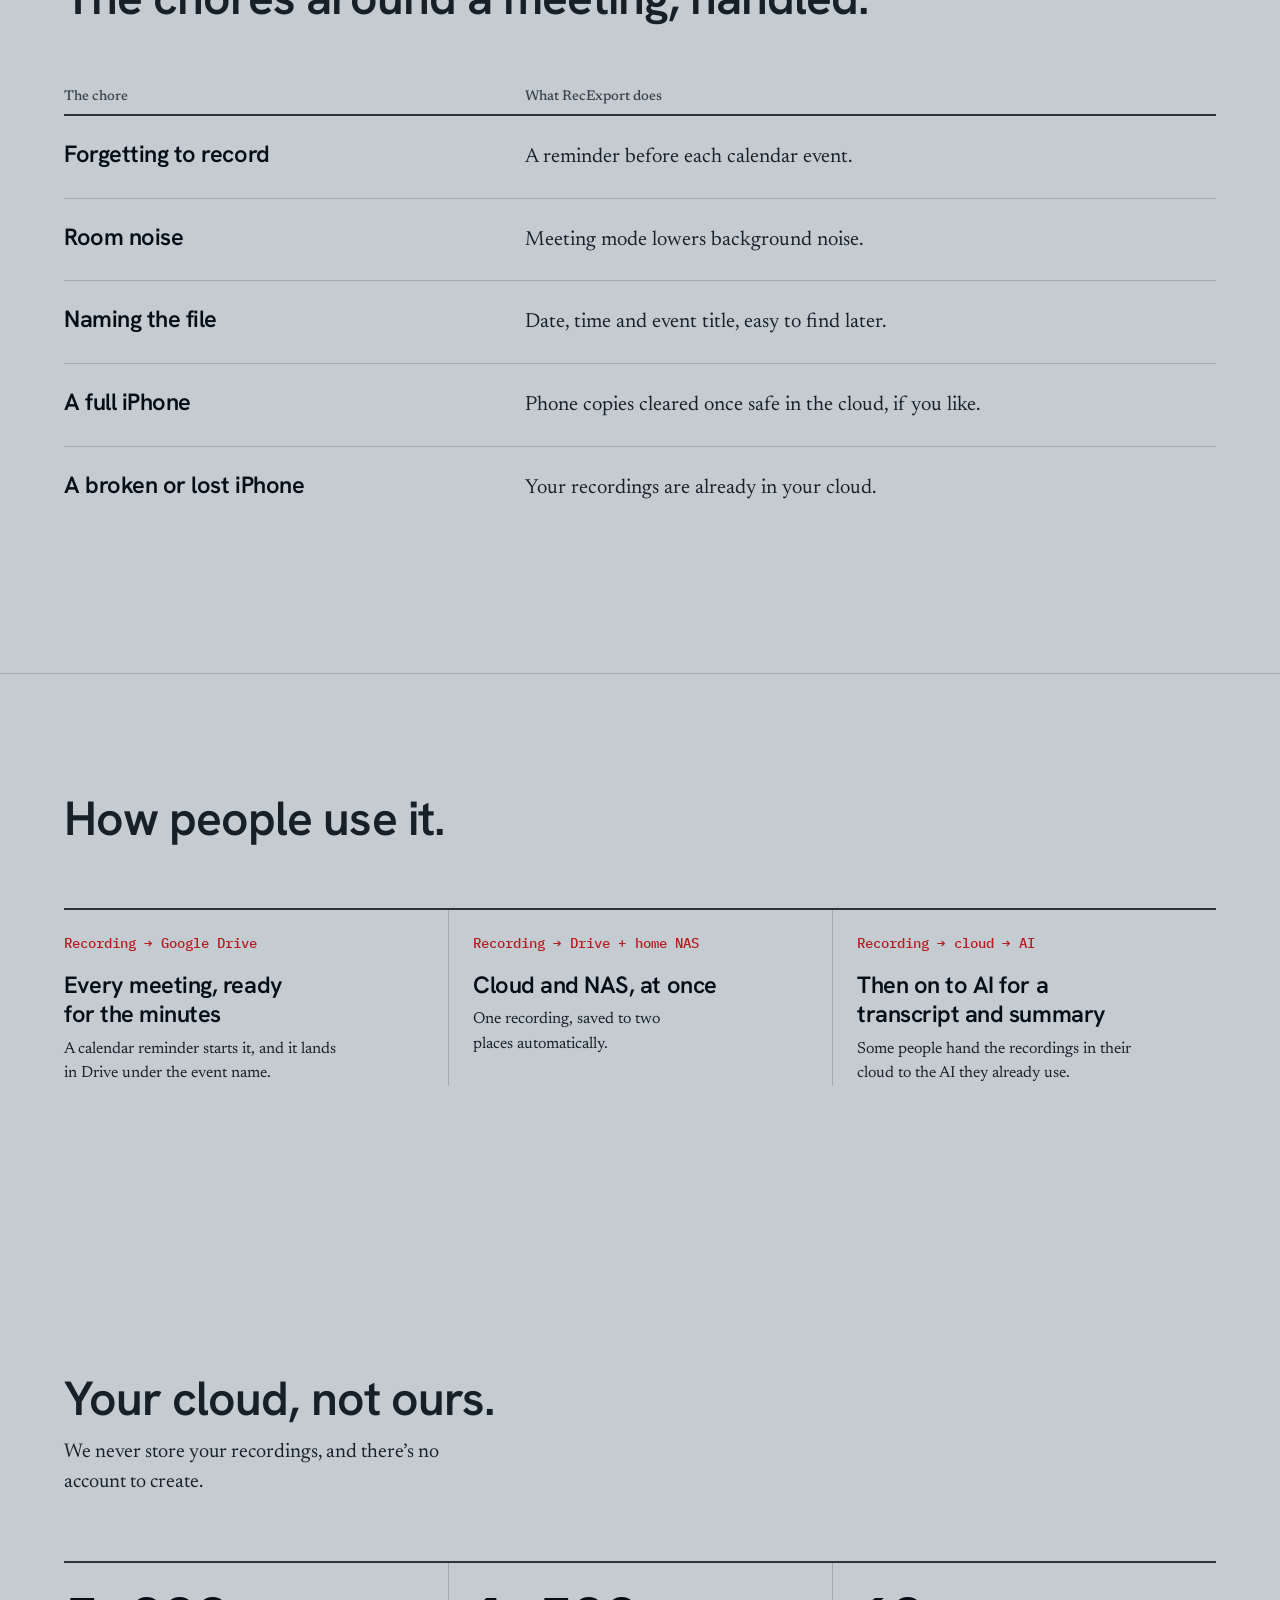
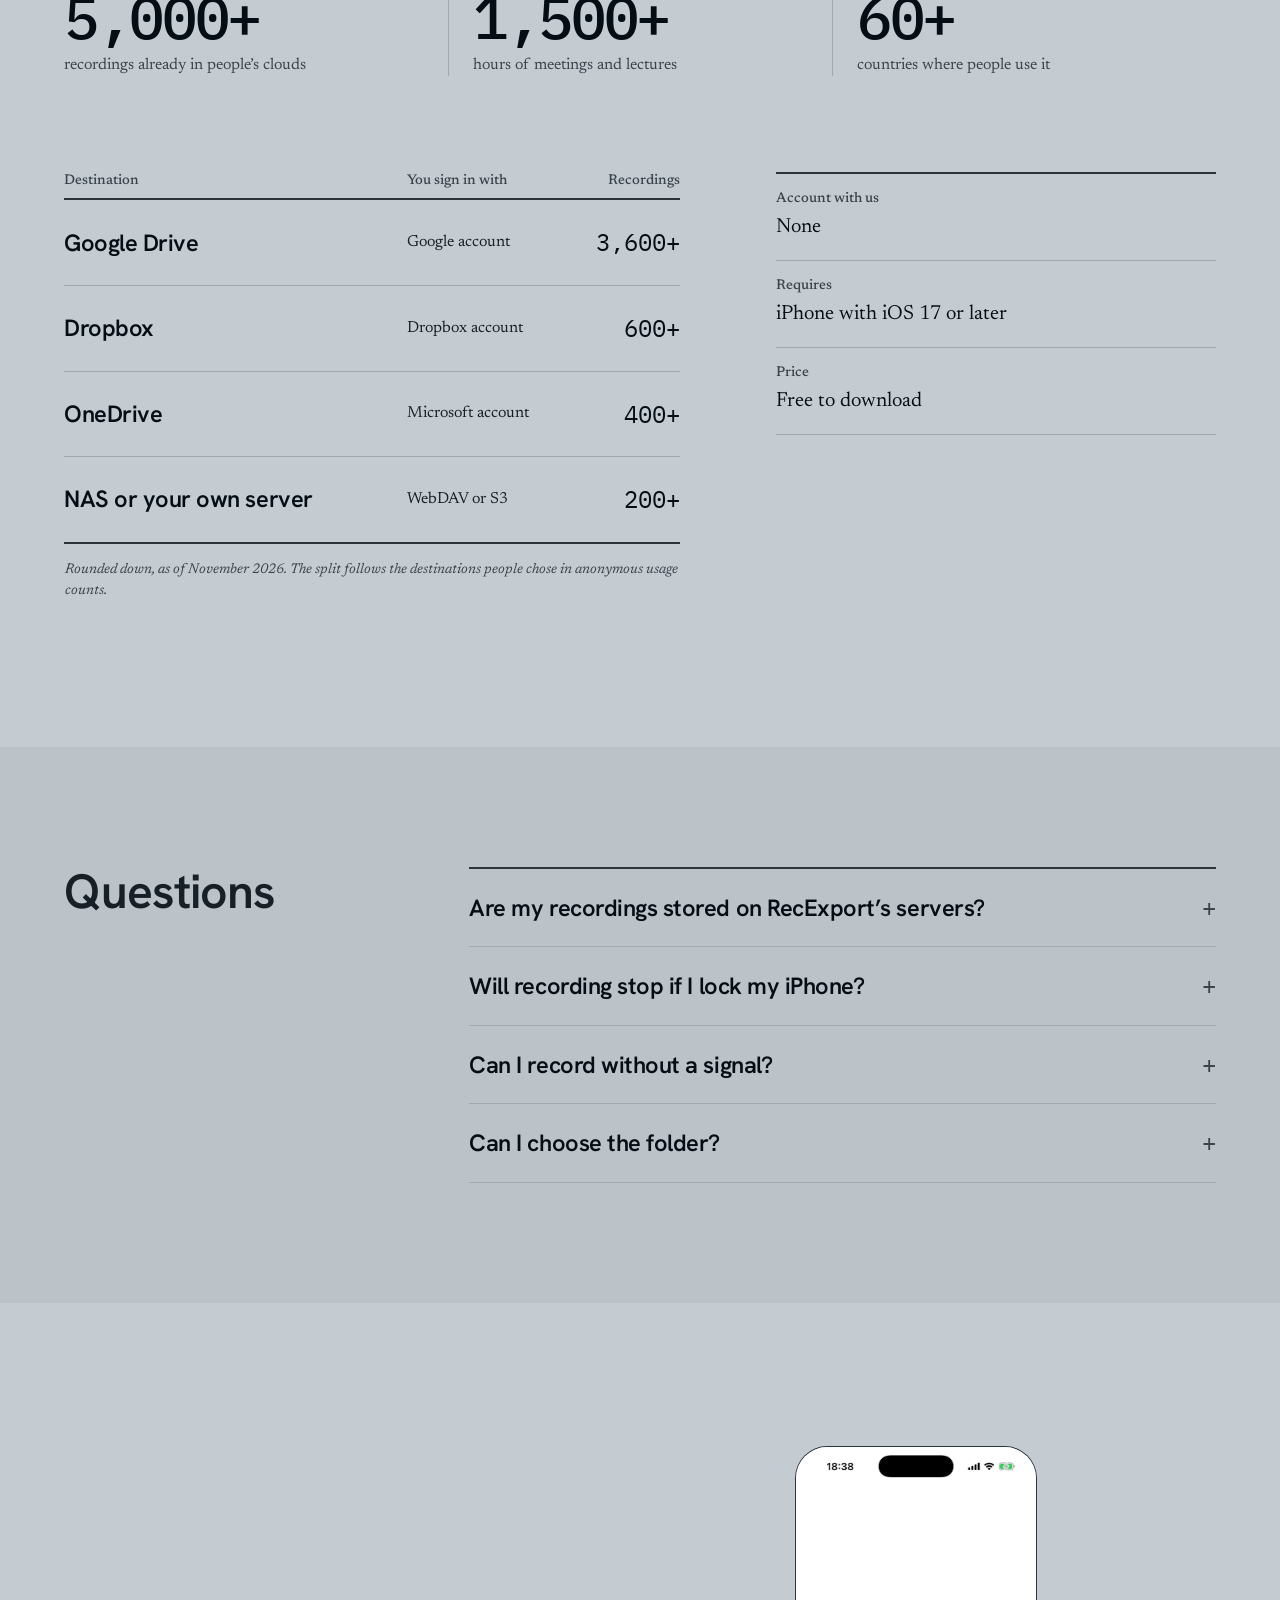
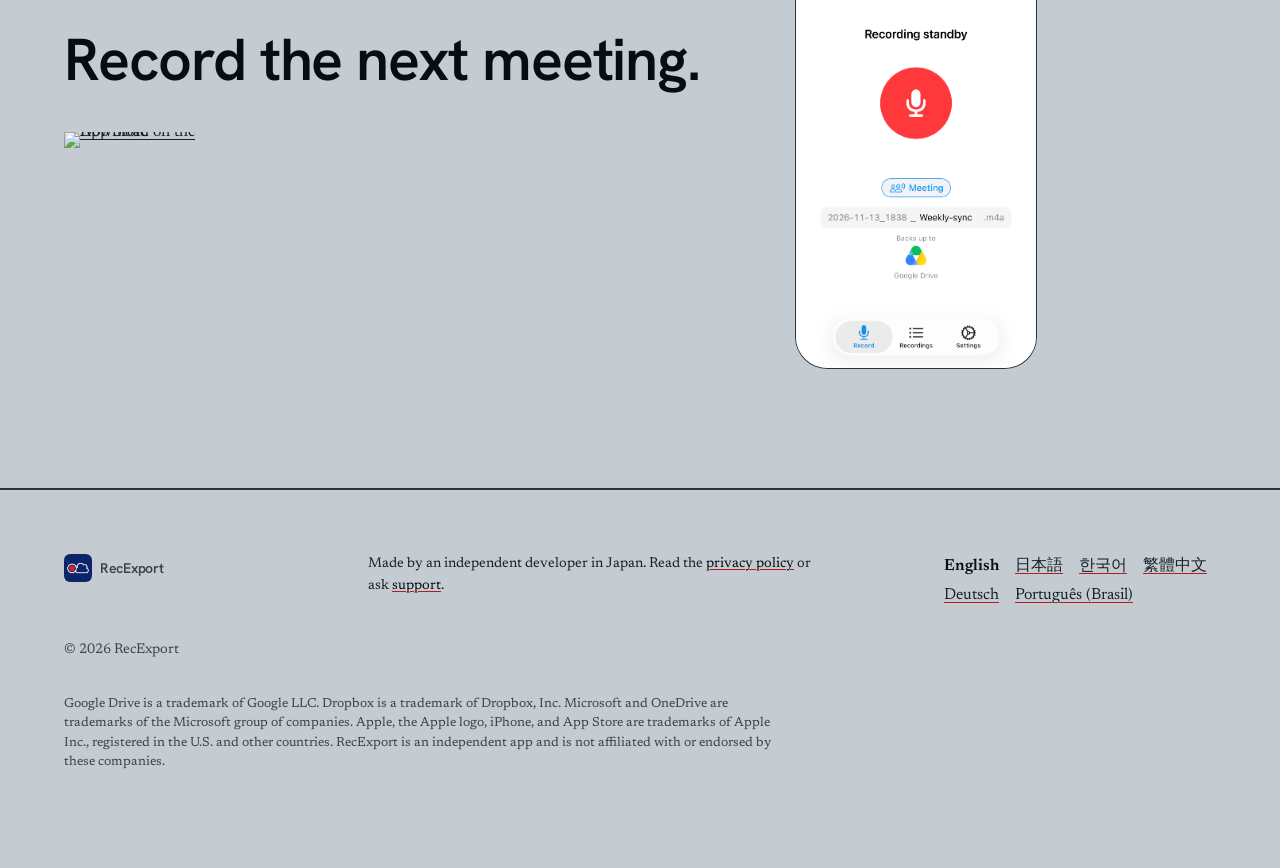
==== commit d121a808: "Hero headline: destination underline in the card's colour, filling as the switch timer (static under" ====
--- a/index.html
+++ b/index.html
@@ -38,7 +38,7 @@
   <link rel="alternate" hreflang="x-default" href="">
   <link rel="icon" href="img/app-icon.png">
   <link rel="apple-touch-icon" href="img/app-icon.png">
-  <link rel="stylesheet" href="site.css?v=20261115b">
+  <link rel="stylesheet" href="site.css?v=20261115c">
 </head>
 <body>
   <div class="nav-wrap">
@@ -301,7 +301,7 @@
     </div>
   </footer>
 
-  <script src="rotor.js?v=20261115" defer></script>
+  <script src="rotor.js?v=20261115c" defer></script>
   <script>window.hallmarkSlots = (m) => { for (const [k, v] of Object.entries(m)) { const s = document.querySelector(`[data-slot="${k}"]`); if (!s) continue; const im = new Image(); im.src = typeof v === 'string' ? v : v.src; im.alt = (typeof v === 'object' && v.alt) || s.dataset.alt || ''; s.querySelectorAll(':scope > img').forEach((o) => o.remove()); s.prepend(im); } };
 document.querySelectorAll('[data-slot] img').forEach((i) => { if (i.complete && !i.naturalWidth) i.remove(); else i.addEventListener('error', () => i.remove(), { once: true }); });</script>
 </body>
--- a/site.css
+++ b/site.css
@@ -100,7 +100,6 @@
   color: var(--color-ink);
 }
 .hero__actions { display: grid; gap: var(--space-sm); justify-items: start; padding-top: var(--space-xs); }
-.rotor__logo { display: inline-block; height: 0.78em; width: auto; vertical-align: -0.05em; margin-right: 0.18em; }
 .hero__terms { font: 400 var(--text-sm)/1.4 var(--font-body); color: var(--color-muted); }
 
 /* ---------- The sheet: a Drive folder ---------- */
@@ -664,3 +663,20 @@
   .nav .badge--small { display: inline-flex; }
   .hero__actions .badge, .close .badge { display: none; }
 }
+
+/* Headline destination word: an underline in the same colour as the front card ties the word to the deck.
+ * With motion it fills left to right as the timer for the next switch (rotor.js advances on animationend);
+ * under reduced motion it is simply drawn full, so the colour change alone shows the switch. */
+.rotor { --rotor-line: var(--prod-dest-nas); }
+.rotor[data-dest="gd"] { --rotor-line: linear-gradient(90deg, var(--prod-dest-g-blue) 0 25%, var(--prod-dest-g-red) 0 50%, var(--prod-dest-g-yellow) 0 75%, var(--prod-dest-g-green) 0); }
+.rotor[data-dest="db"] { --rotor-line: var(--prod-dest-db); }
+.rotor[data-dest="od"] { --rotor-line: linear-gradient(90deg, var(--prod-dest-od), var(--prod-dest-od-2)); }
+.rotor [data-rotor-text] { position: relative; }
+.rotor [data-rotor-text]::after {
+  content: ""; position: absolute; left: 0; right: 0; bottom: -0.02em; block-size: 0.09em; border-radius: 0.05em;
+  background: var(--rotor-line); transform-origin: left center;
+}
+.rotor.is-timing [data-rotor-text]::after { animation: rotor-fill var(--rotor-step, 3500ms) linear both; }
+.rotor.is-paused [data-rotor-text]::after, .rotor.is-held [data-rotor-text]::after { animation-play-state: paused; }
+@keyframes rotor-fill { from { transform: scaleX(0); } to { transform: scaleX(1); } }
+@media (prefers-reduced-motion: reduce) { .rotor [data-rotor-text]::after { animation: none; transform: none; } }
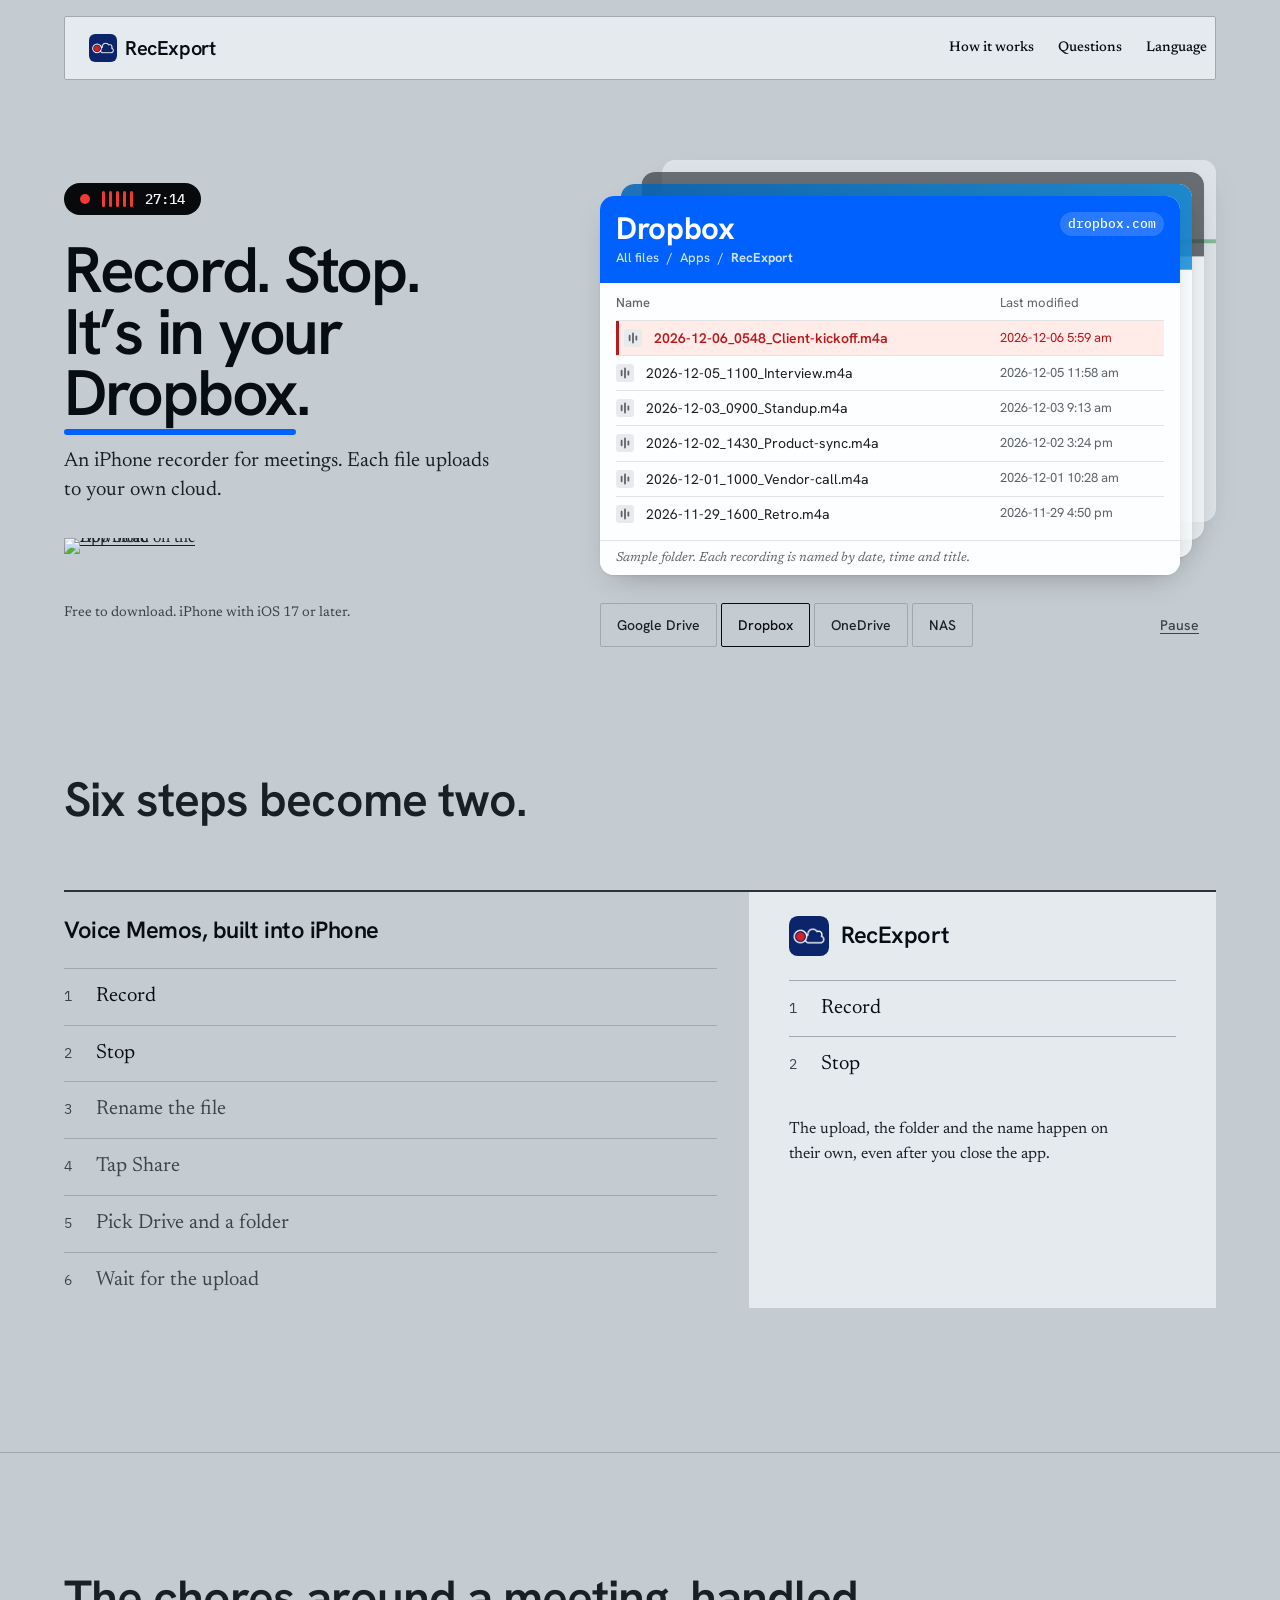
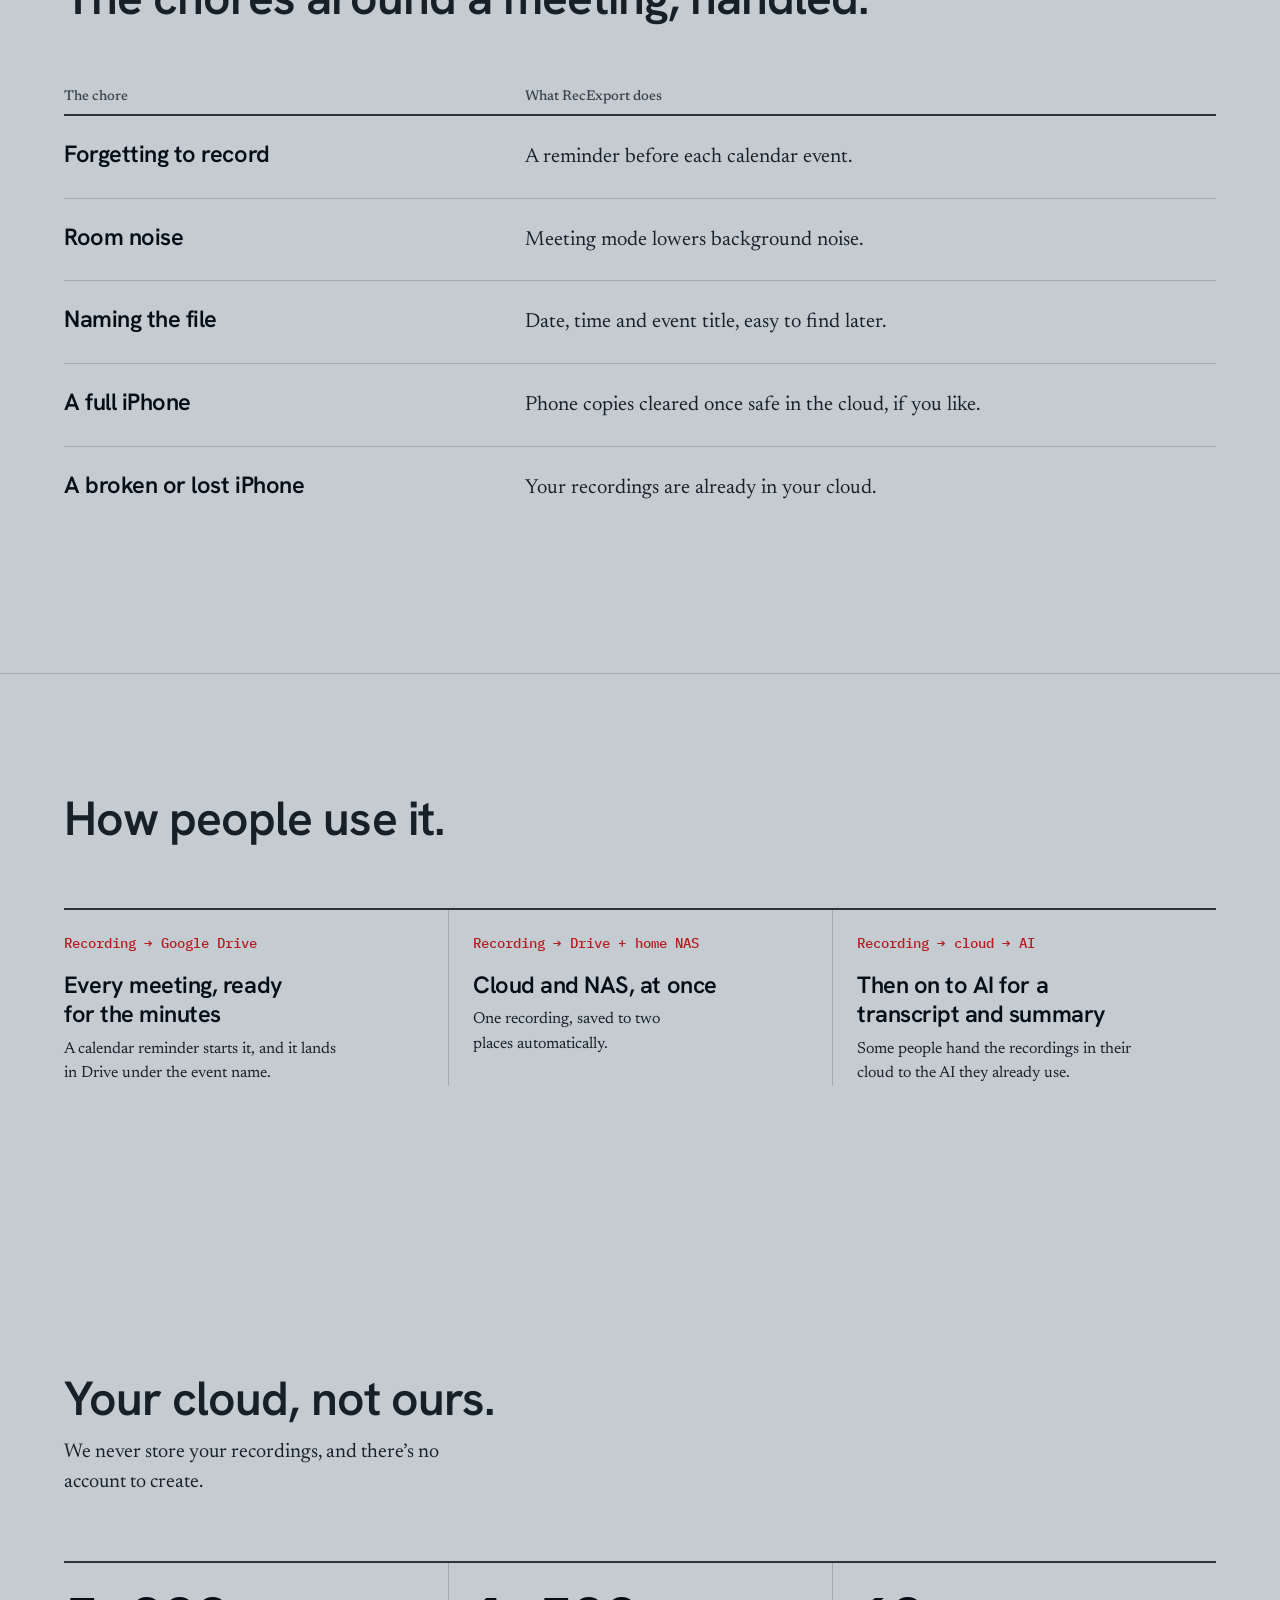
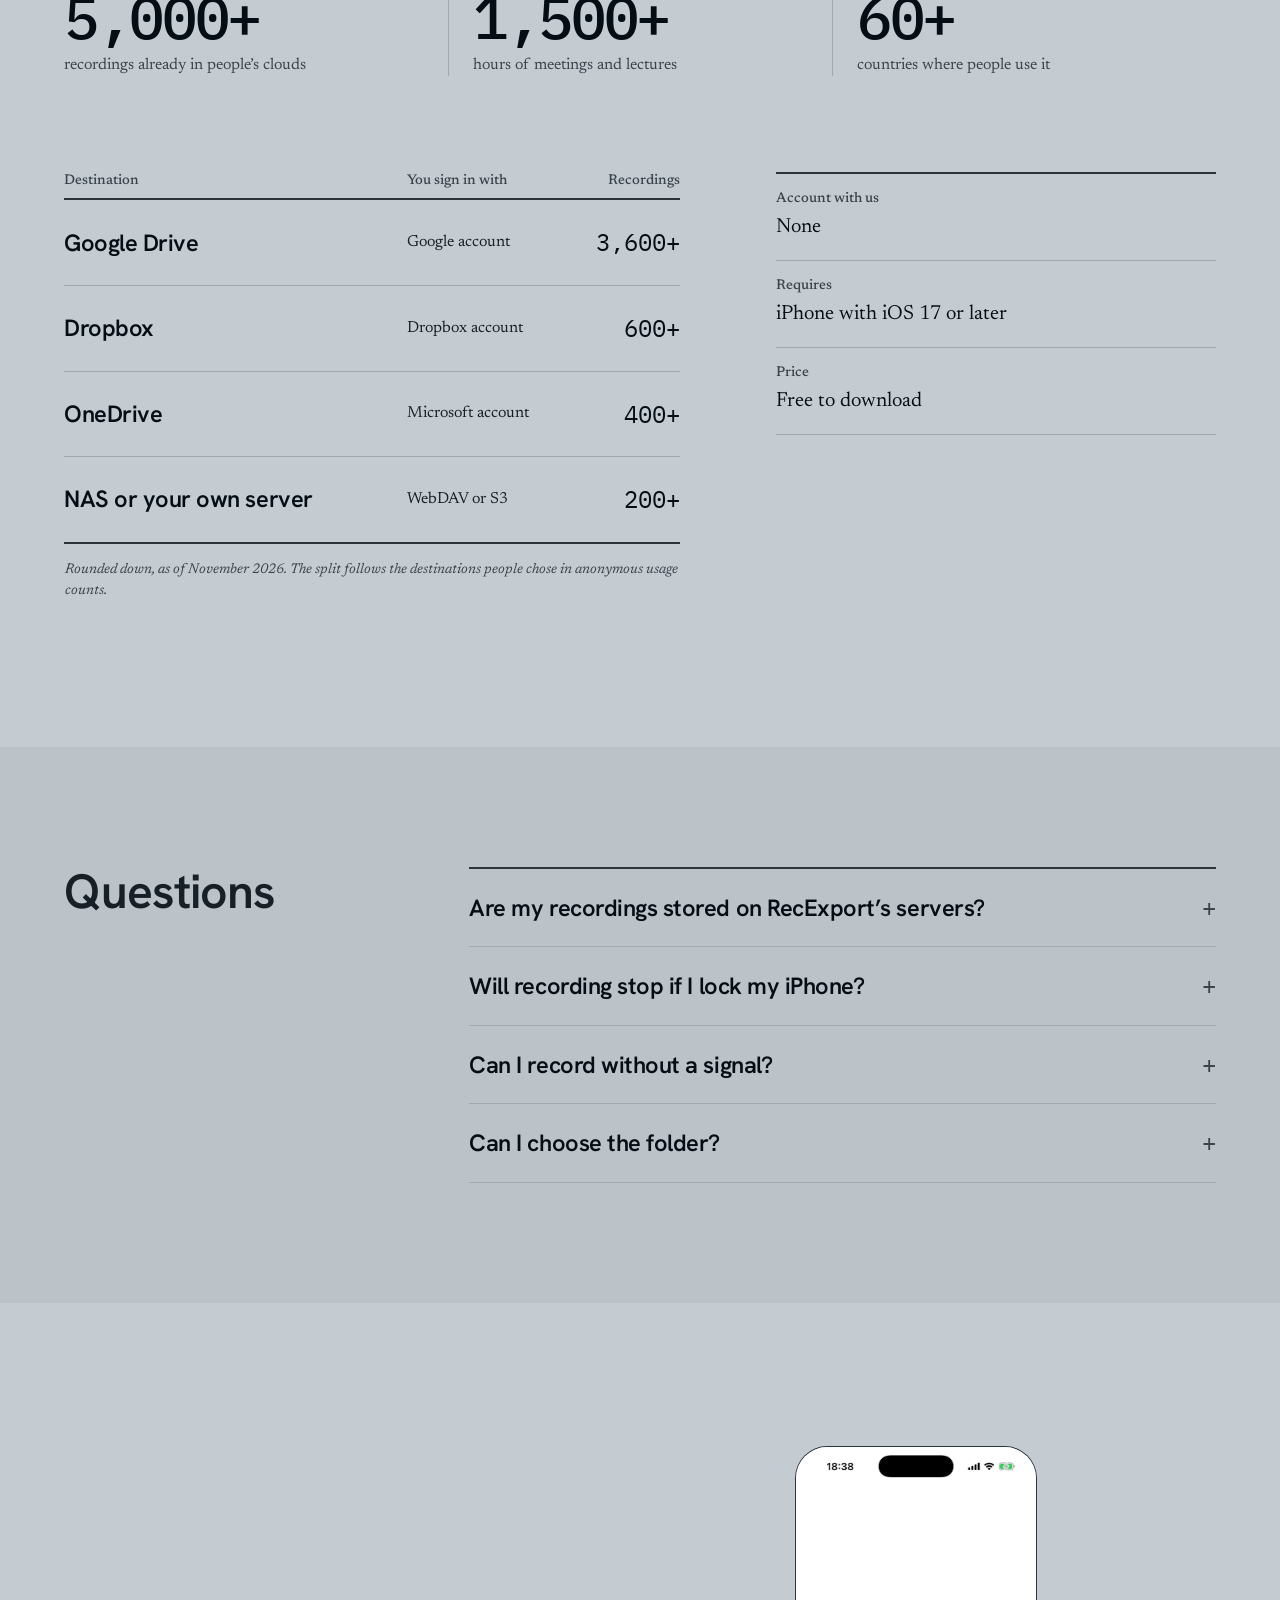
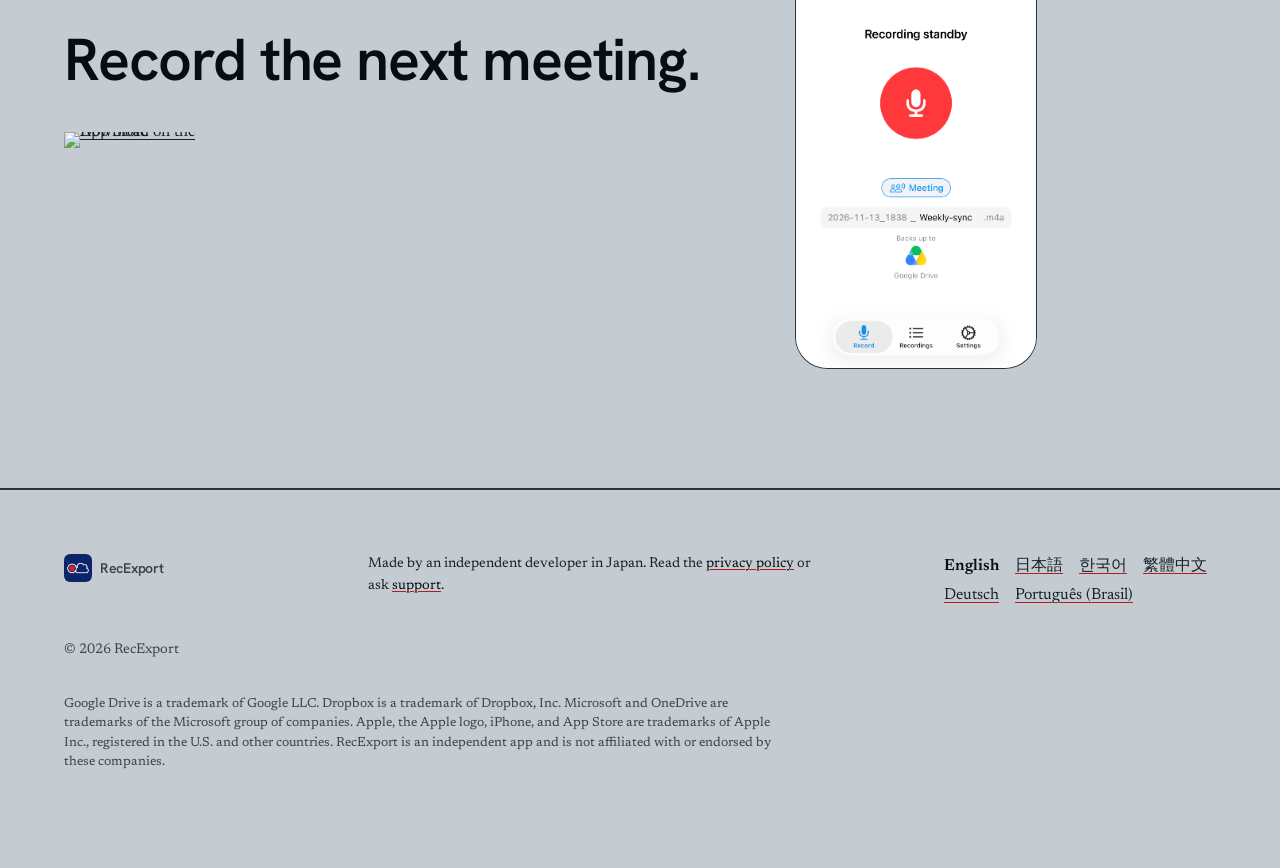
==== commit 4f2c4911: "Hero deck: move sample file dates to the visitor's today (newest saved a minute ago), keeping each c" ====
--- a/index.html
+++ b/index.html
@@ -301,6 +301,7 @@
     </div>
   </footer>
 
+  <script src="freshdates.js?v=20261115c" defer></script>
   <script src="rotor.js?v=20261115c" defer></script>
   <script>window.hallmarkSlots = (m) => { for (const [k, v] of Object.entries(m)) { const s = document.querySelector(`[data-slot="${k}"]`); if (!s) continue; const im = new Image(); im.src = typeof v === 'string' ? v : v.src; im.alt = (typeof v === 'object' && v.alt) || s.dataset.alt || ''; s.querySelectorAll(':scope > img').forEach((o) => o.remove()); s.prepend(im); } };
 document.querySelectorAll('[data-slot] img').forEach((i) => { if (i.complete && !i.naturalWidth) i.remove(); else i.addEventListener('error', () => i.remove(), { once: true }); });</script>
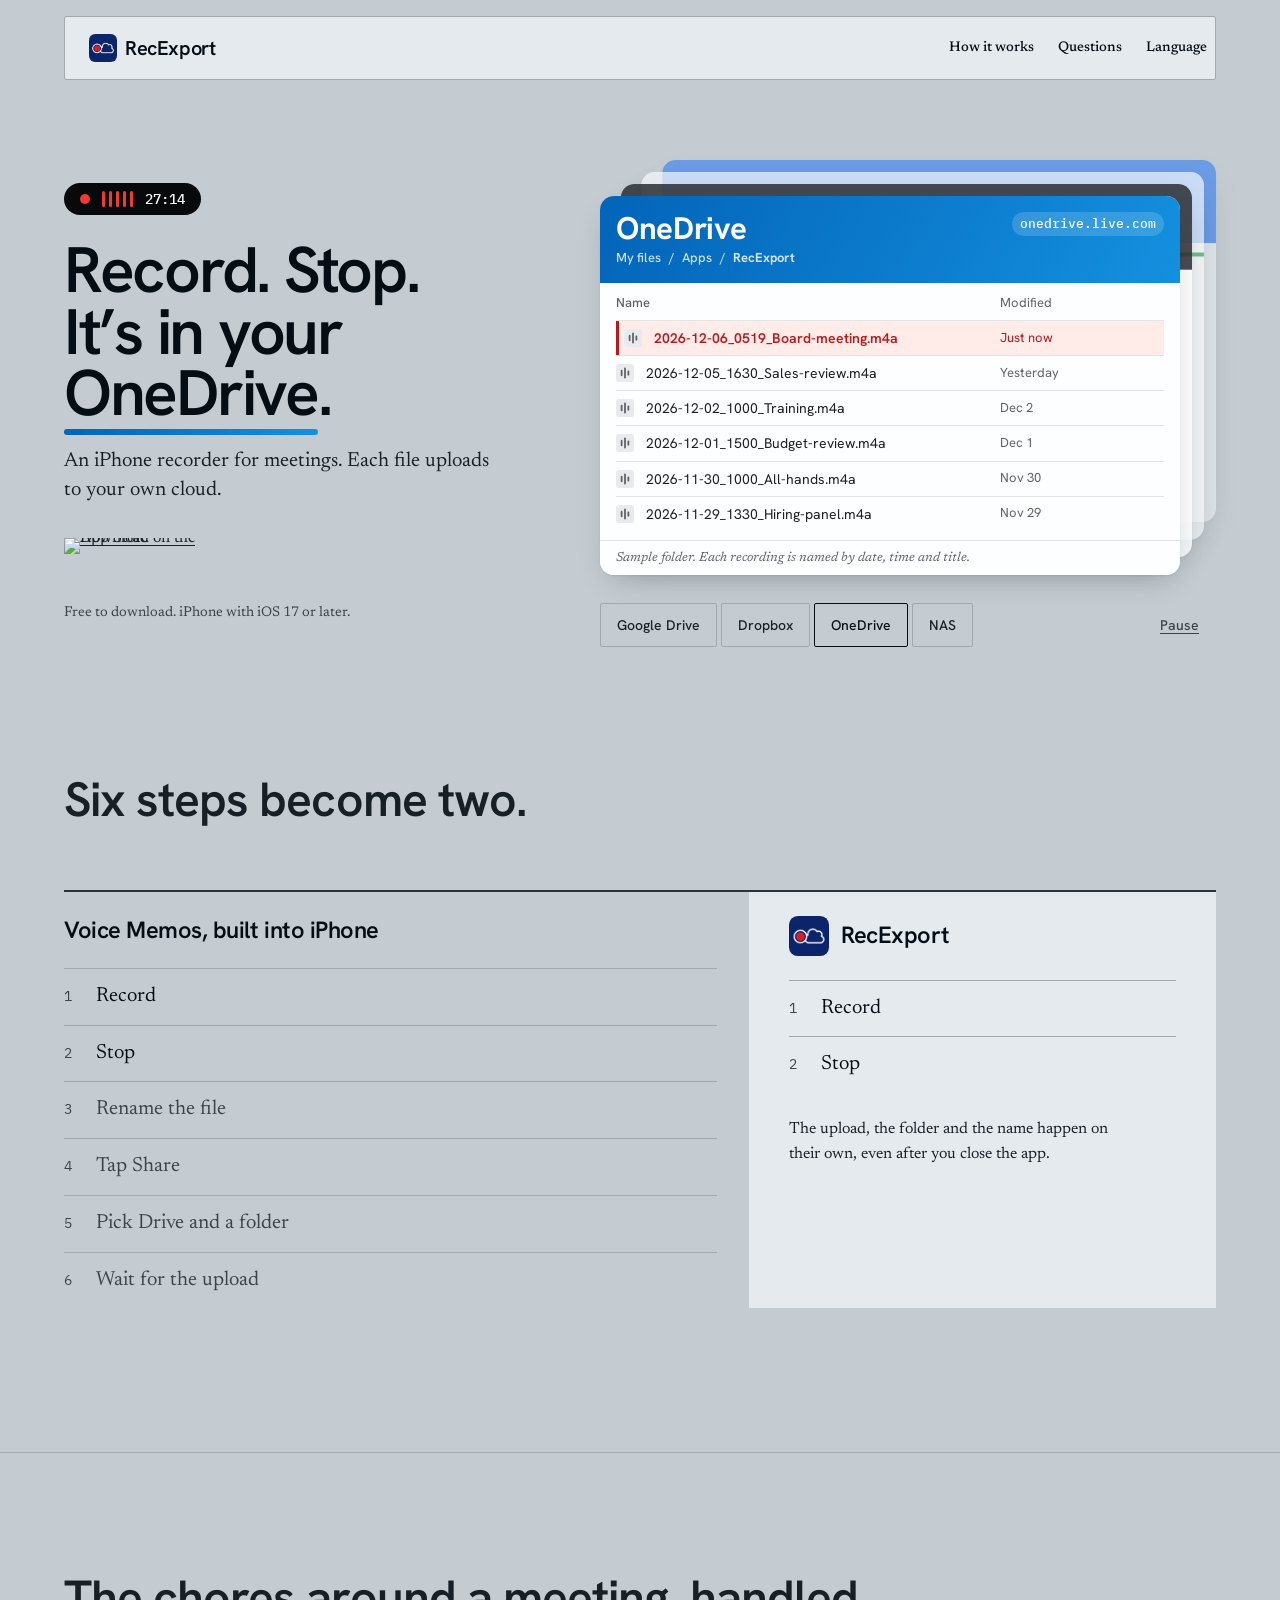
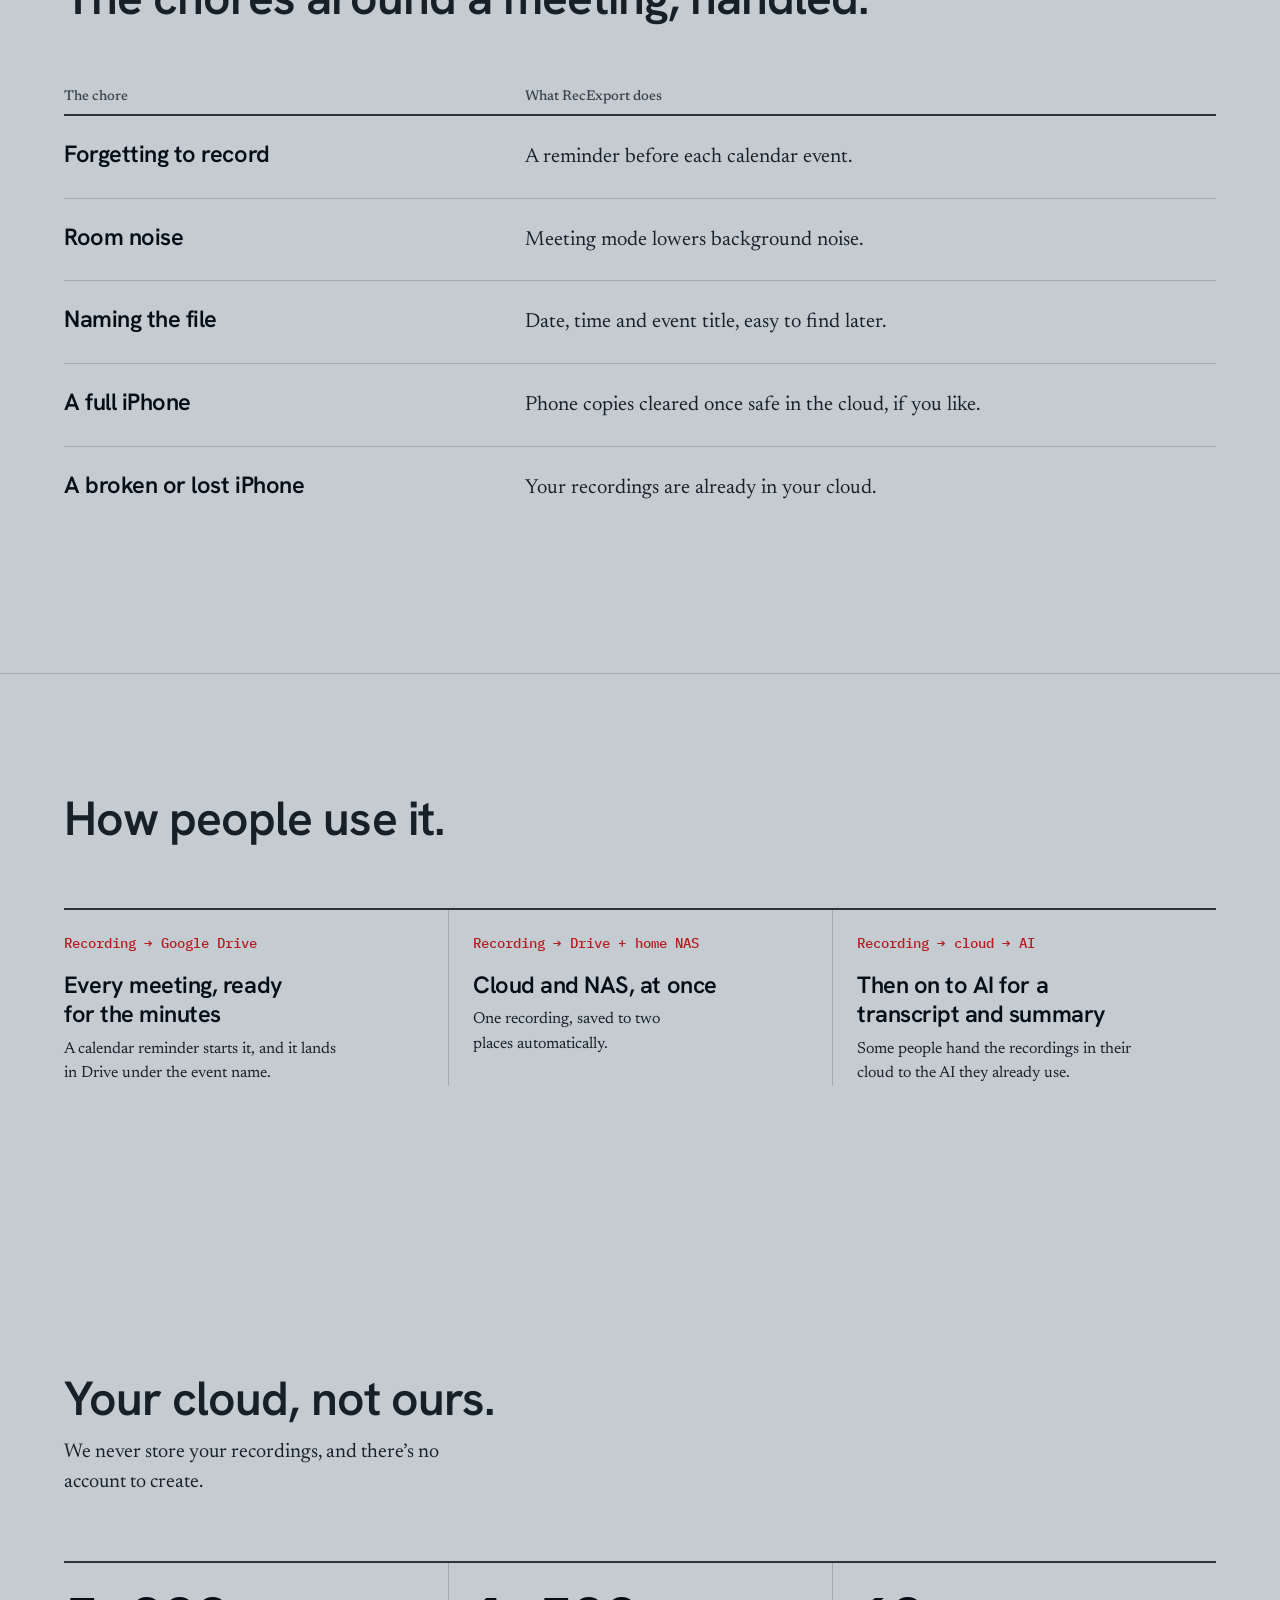
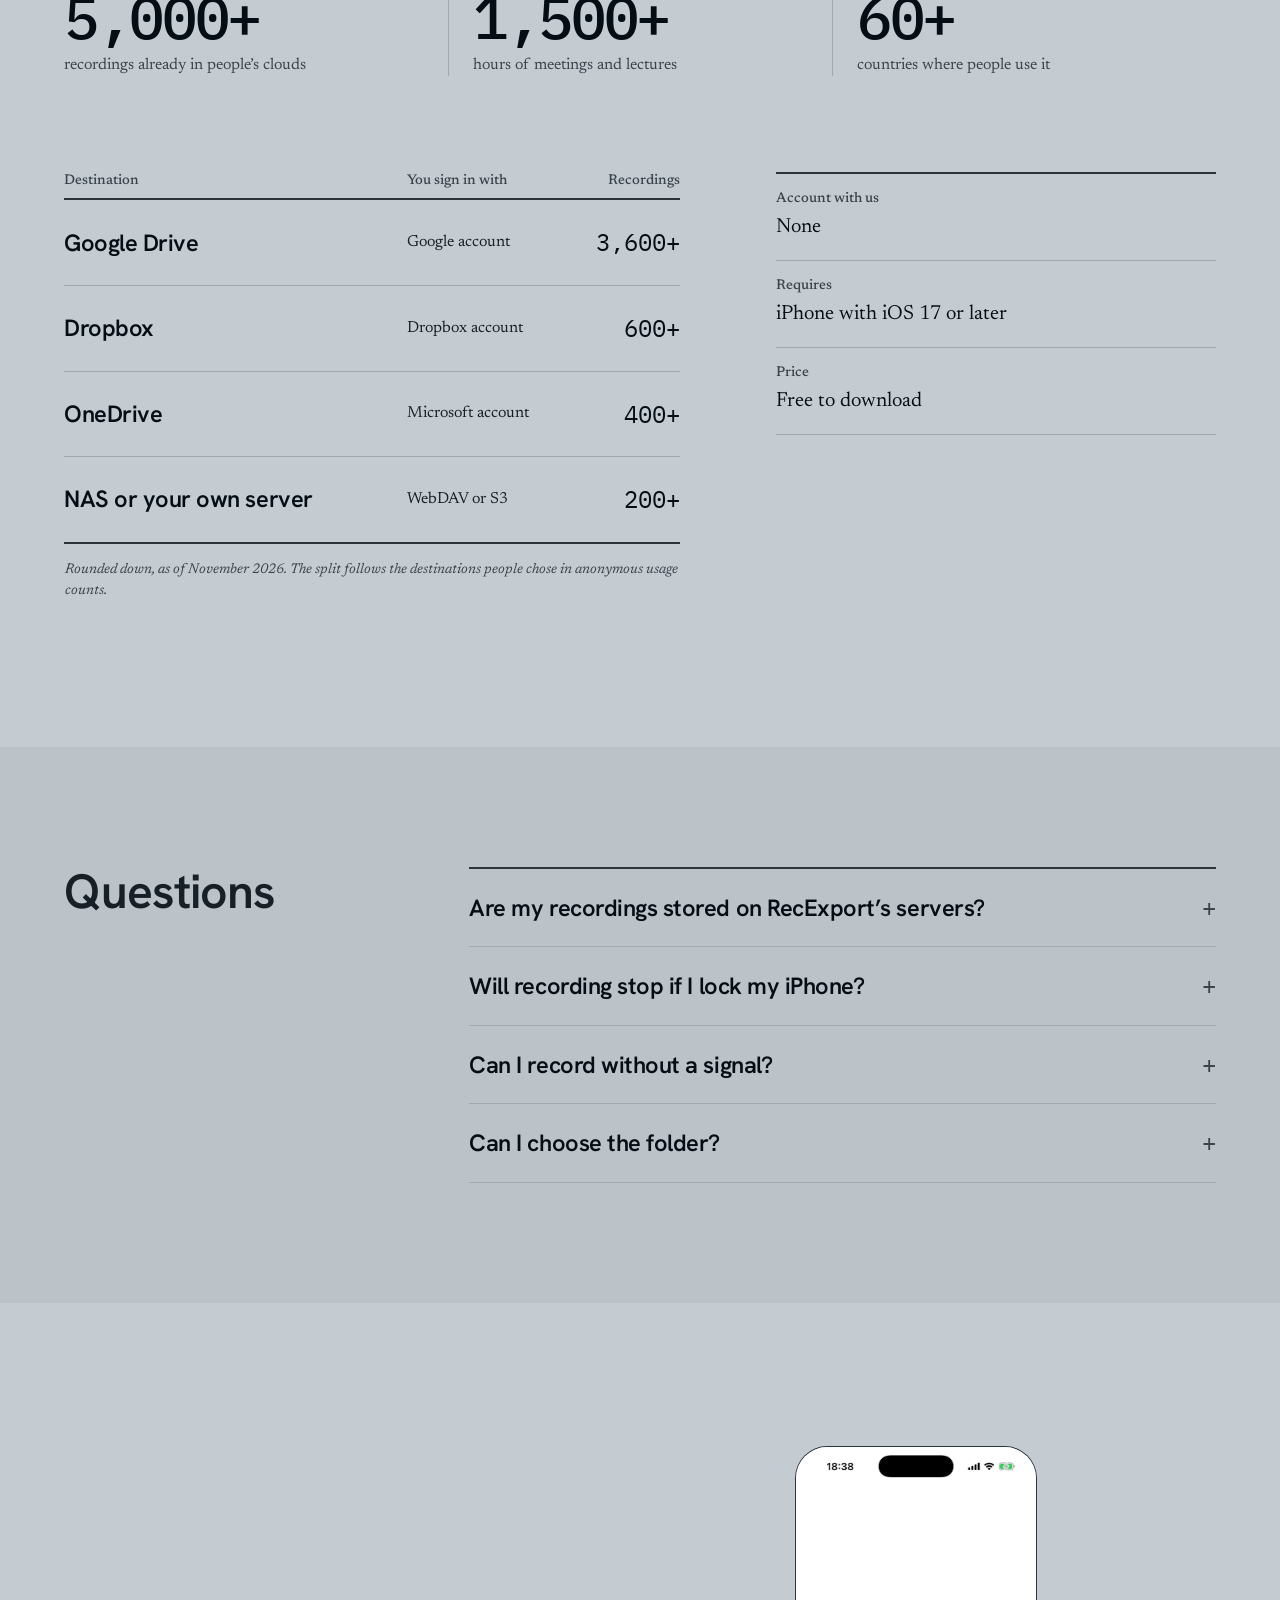
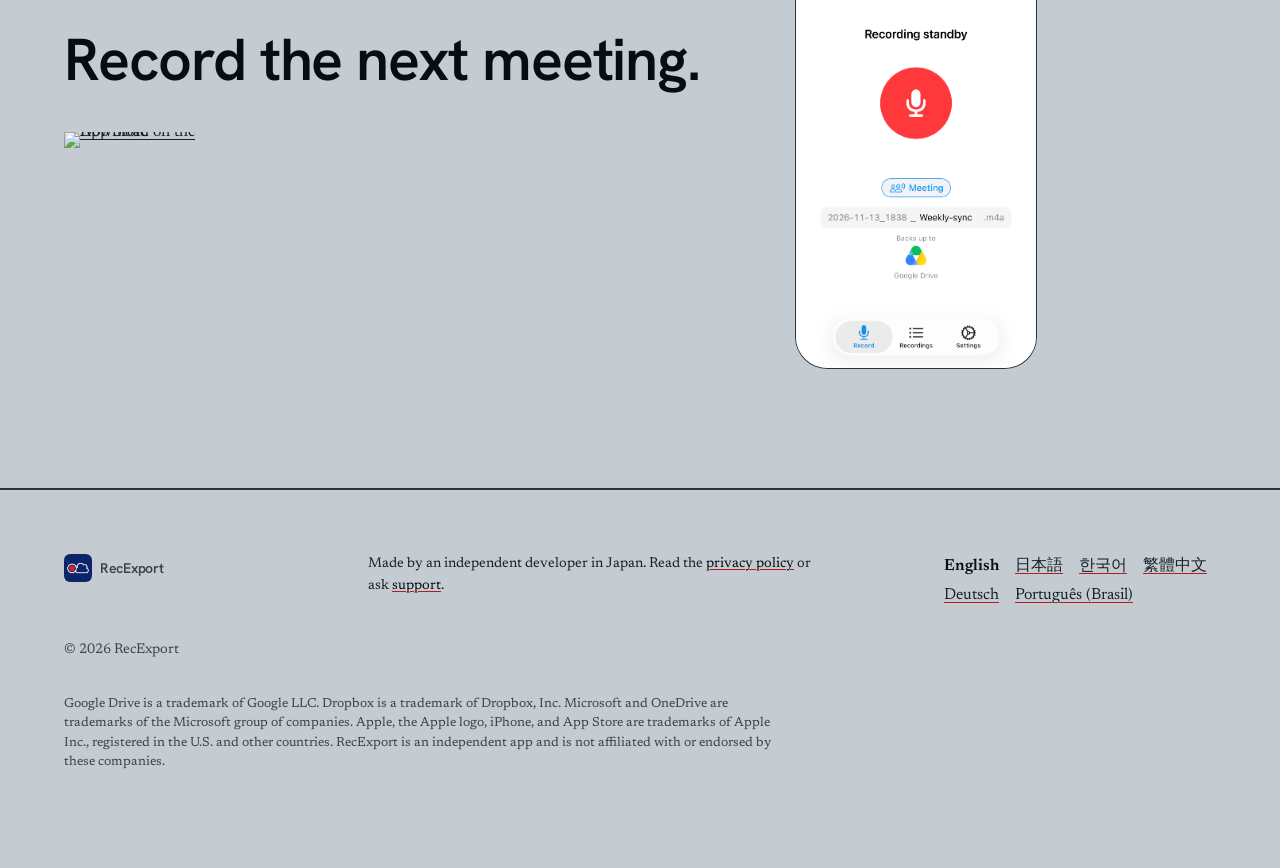
==== commit fd0381a6: "SEO: JSON-LD (SoftwareApplication + FAQPage) on all 6 language pages, sitemap.xml with hreflang, rob" ====
--- a/index.html
+++ b/index.html
@@ -39,6 +39,8 @@
   <link rel="icon" href="img/app-icon.png">
   <link rel="apple-touch-icon" href="img/app-icon.png">
   <link rel="stylesheet" href="site.css?v=20261115c">
+  <script type="application/ld+json">{"@context": "https://schema.org", "@type": "SoftwareApplication", "name": "RecExport", "operatingSystem": "iOS", "applicationCategory": "ProductivityApplication", "description": "An iPhone recorder for meetings and lectures. Stop recording and the file is already in your Google Drive, Dropbox or OneDrive.", "inLanguage": "en", "url": "https://tkys.github.io/recexport-site/", "downloadUrl": "https://apps.apple.com/app/id6761234228", "sameAs": "https://apps.apple.com/app/id6761234228", "offers": {"@type": "Offer", "price": "0", "priceCurrency": "USD"}, "author": {"@type": "Person", "name": "tkys", "url": "https://github.com/tkys"}}</script>
+  <script type="application/ld+json">{"@context": "https://schema.org", "@type": "FAQPage", "inLanguage": "en", "mainEntity": [{"@type": "Question", "name": "Are my recordings stored on RecExport’s servers?", "acceptedAnswer": {"@type": "Answer", "text": "No. Files go straight from your iPhone to the storage you chose."}}, {"@type": "Question", "name": "Will recording stop if I lock my iPhone?", "acceptedAnswer": {"@type": "Answer", "text": "No. Lock it and put it in your pocket."}}, {"@type": "Question", "name": "Can I record without a signal?", "acceptedAnswer": {"@type": "Answer", "text": "Yes. The recording stays on your iPhone and uploads once you are back online."}}, {"@type": "Question", "name": "Can I choose the folder?", "acceptedAnswer": {"@type": "Answer", "text": "Yes, one per destination, in Settings."}}]}</script>
 </head>
 <body>
   <div class="nav-wrap">
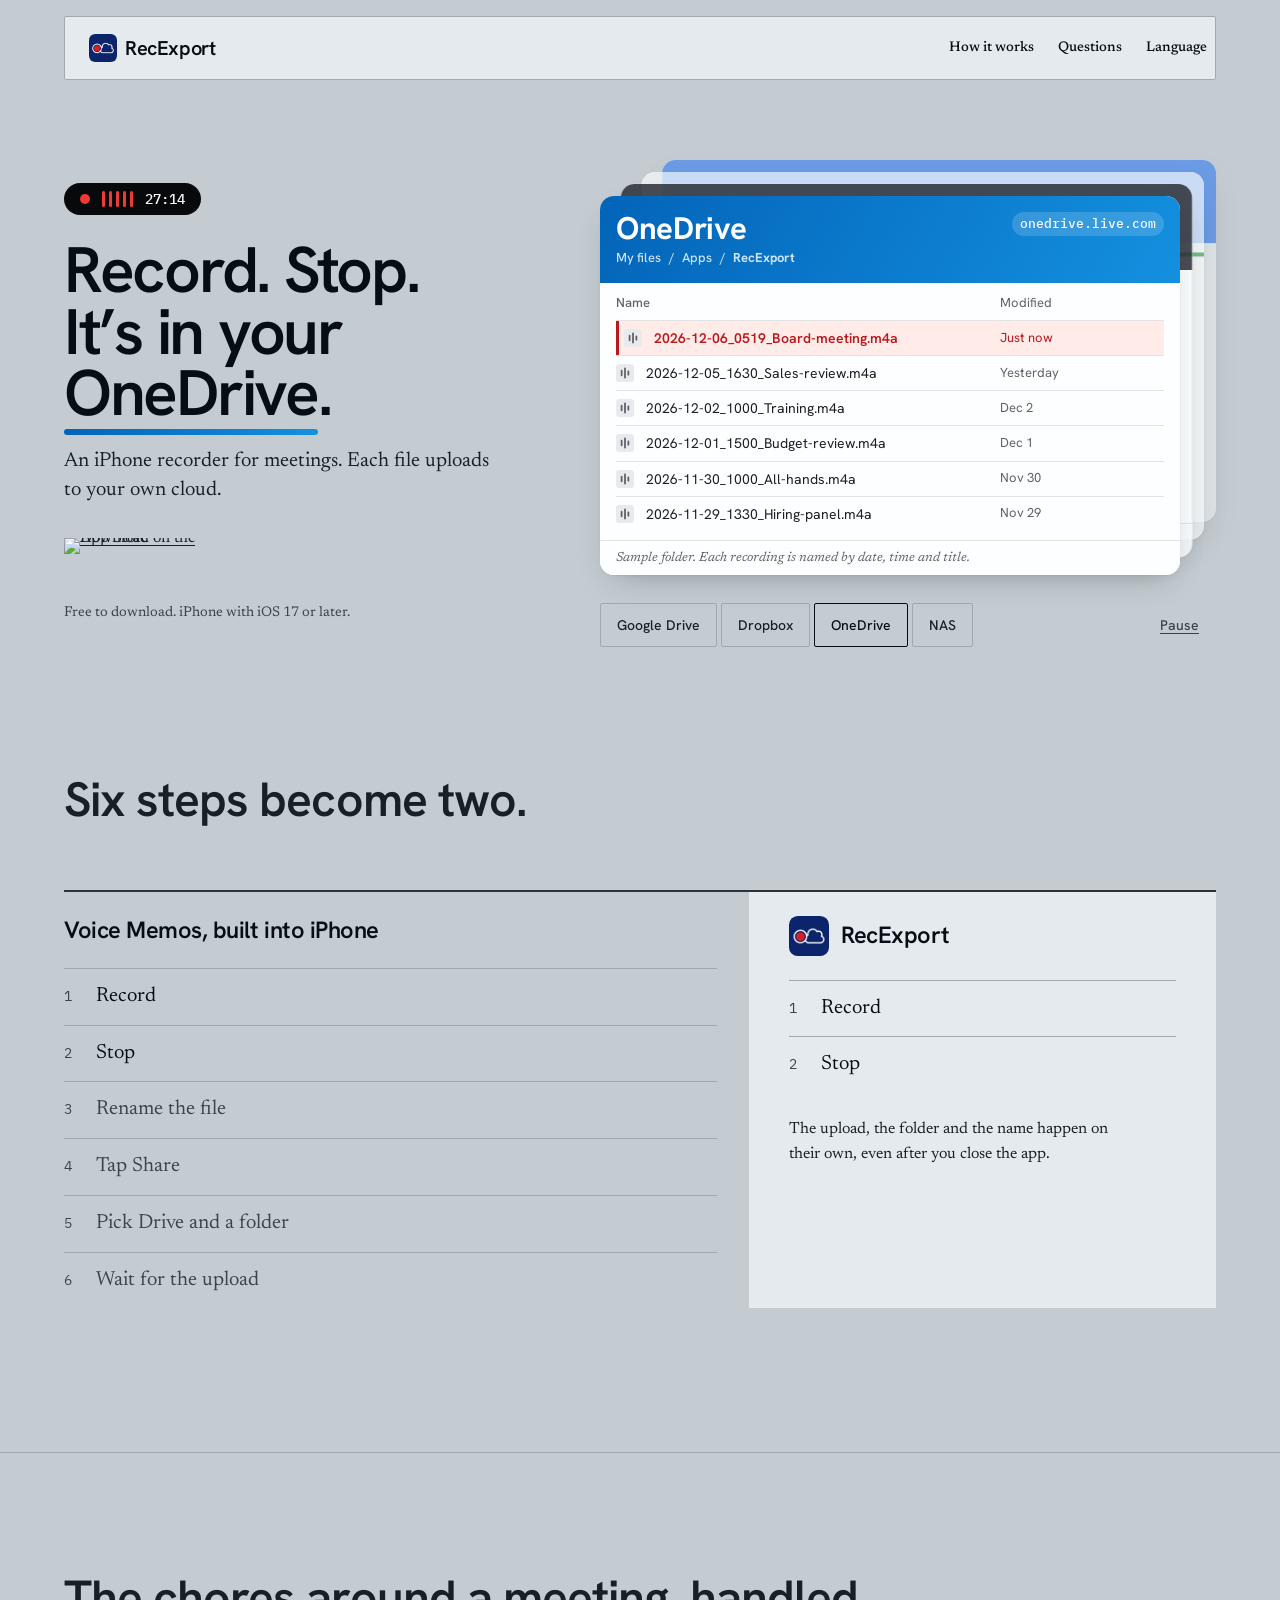
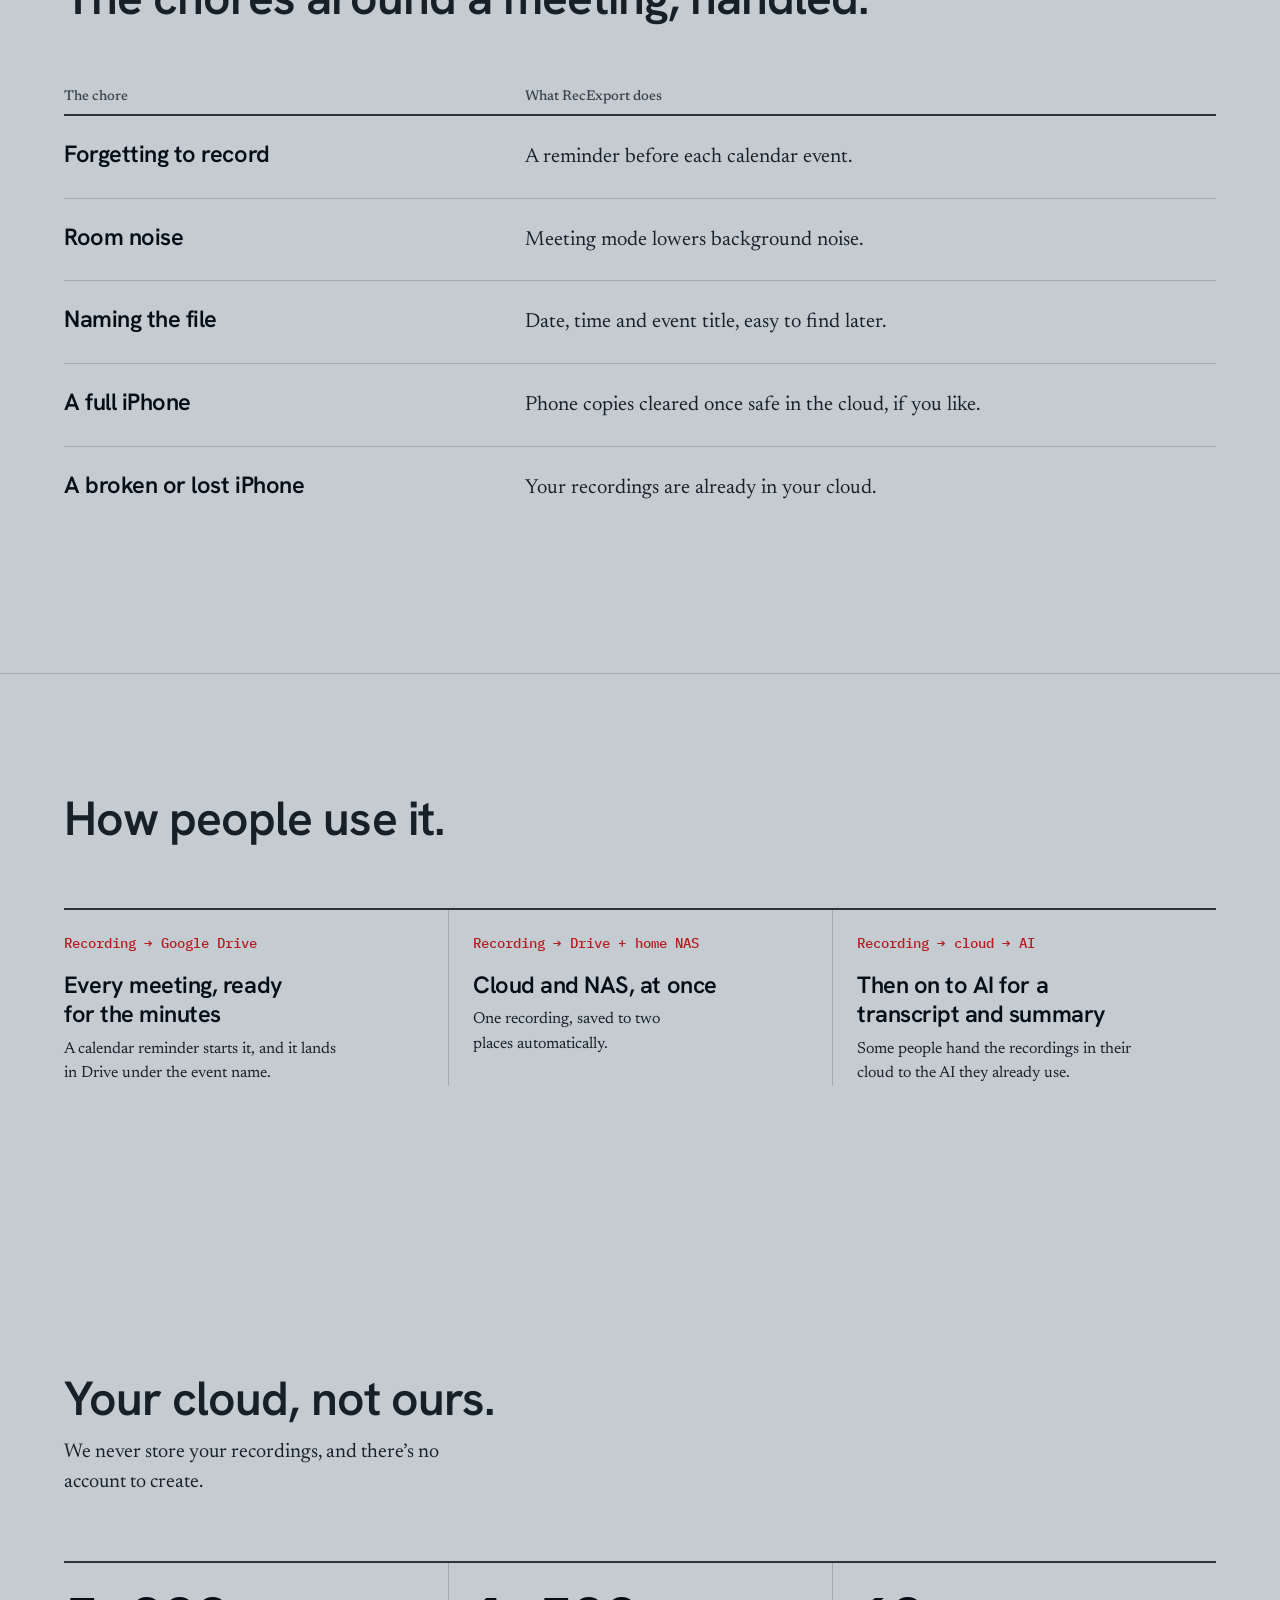
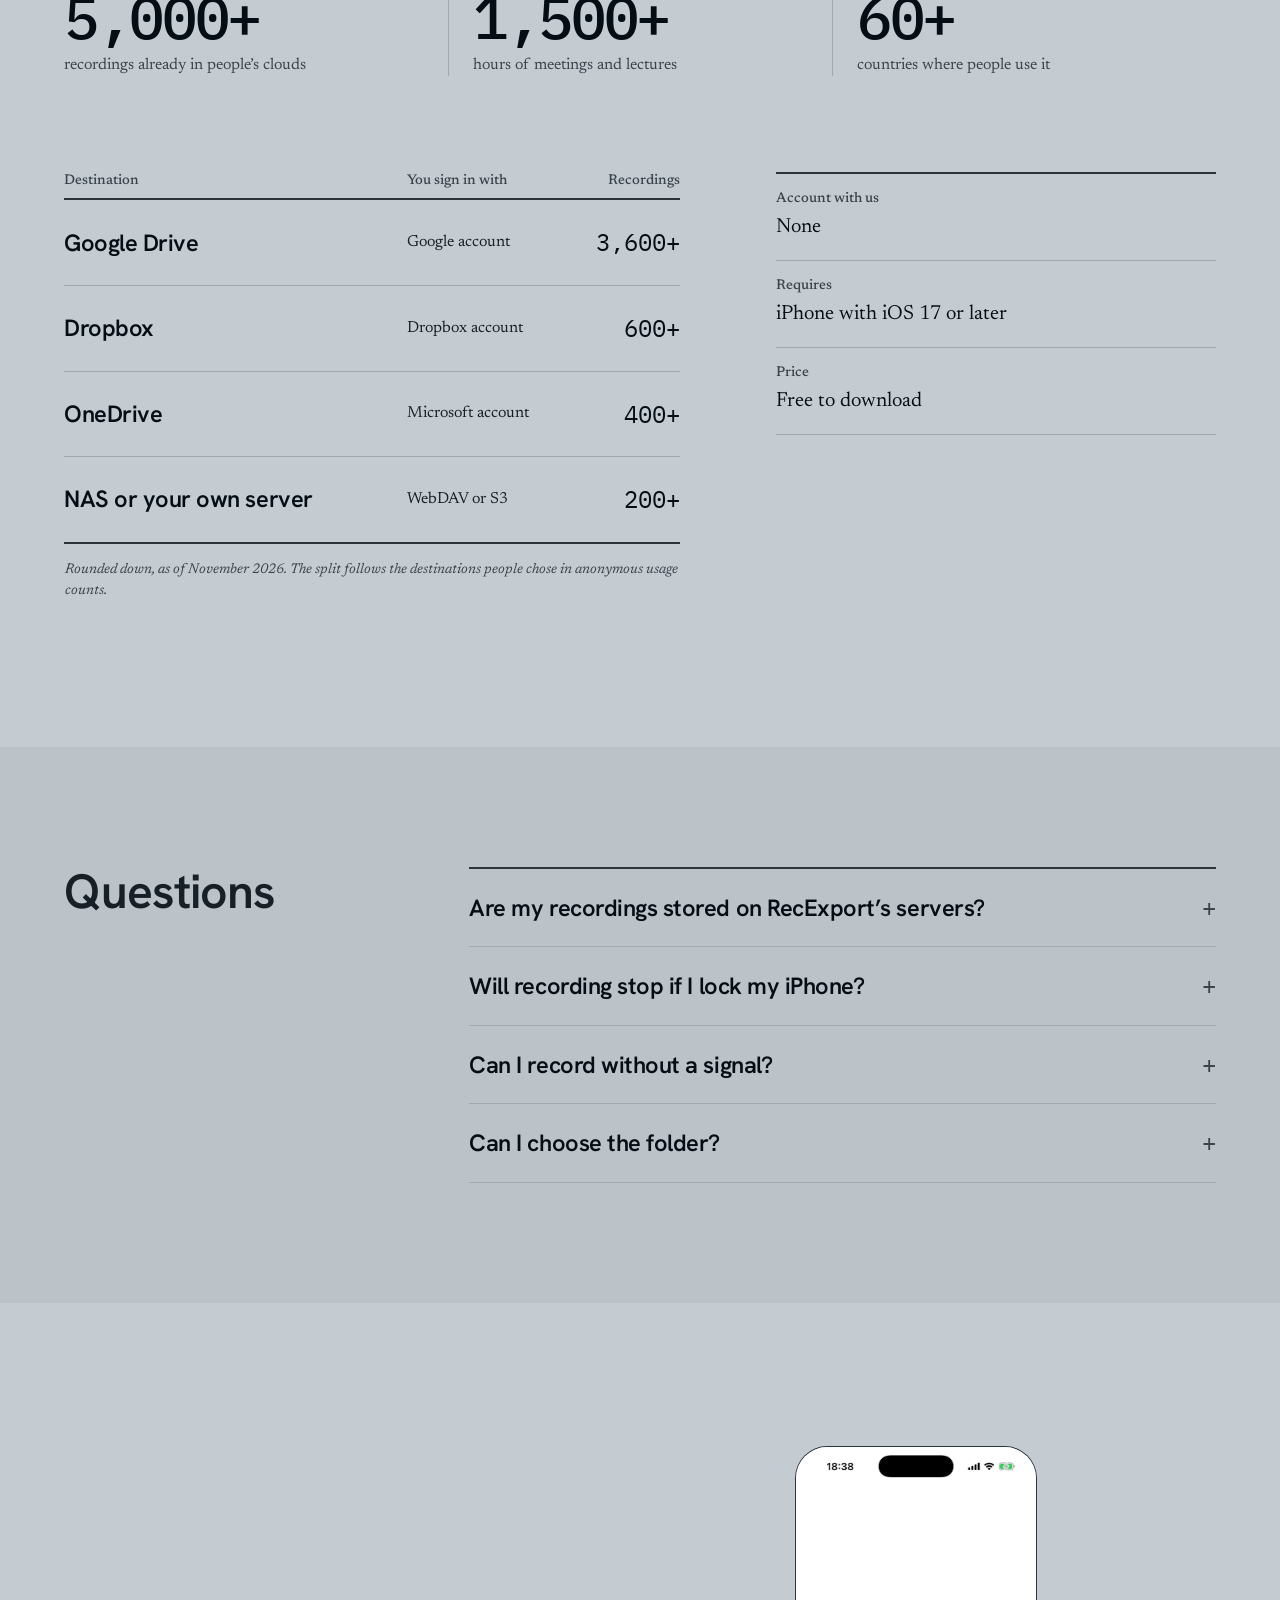
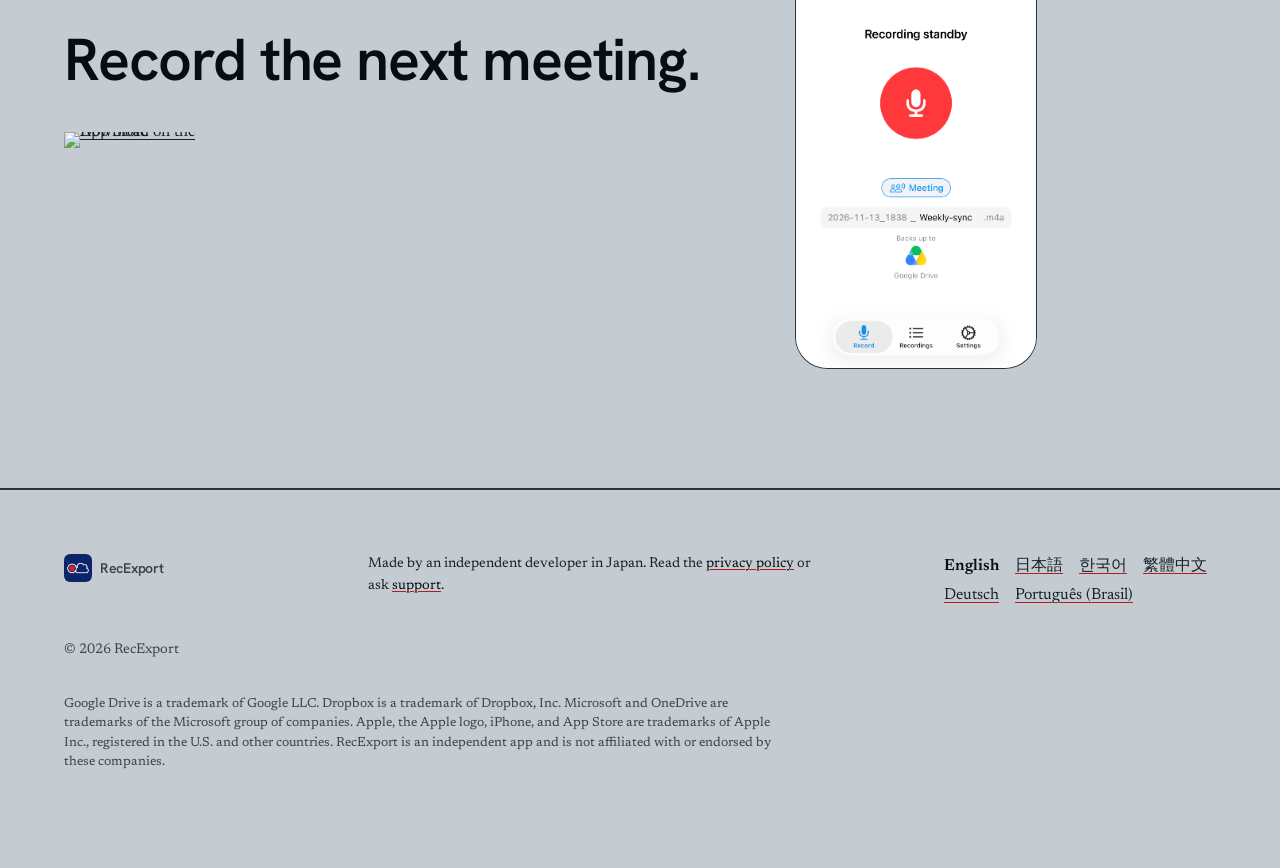
==== commit 732fd713: "Web analytics: cookieless PostHog page views + App Store taps; campaign links per language - PostHog" ====
--- a/index.html
+++ b/index.html
@@ -50,7 +50,7 @@
         <a class="nav__text" href="#how">How it works</a>
         <a class="nav__text" href="#questions">Questions</a>
         <a class="nav__text" href="#languages">Language</a>
-        <a class="badge badge--small" href="https://apps.apple.com/app/id6761234228"><img src="https://toolbox.marketingtools.apple.com/api/v2/badges/download-on-the-app-store/black/en-us" alt="Download on the App Store" height="40" width="120"></a>
+        <a data-pos="nav" class="badge badge--small" href="https://apps.apple.com/app/apple-store/id6761234228?pt=128010919&amp;ct=lp-en&amp;mt=8"><img src="https://toolbox.marketingtools.apple.com/api/v2/badges/download-on-the-app-store/black/en-us" alt="Download on the App Store" height="40" width="120"></a>
       </div>
     </nav>
   </div>
@@ -63,7 +63,7 @@
           <h1 id="hero-title"><span>Record. Stop.</span> <span>It’s in your <span class="rotor" data-rotor><span data-rotor-text>Google Drive</span><span class="rotor__end">.</span></span></span></h1>
           <p class="lead">An iPhone recorder for meetings. Each file uploads to your own cloud.</p>
           <div class="hero__actions">
-            <a class="badge" href="https://apps.apple.com/app/id6761234228"><img src="https://toolbox.marketingtools.apple.com/api/v2/badges/download-on-the-app-store/black/en-us" alt="Download on the App Store" height="54" width="162"></a>
+            <a data-pos="hero" class="badge" href="https://apps.apple.com/app/apple-store/id6761234228?pt=128010919&amp;ct=lp-en&amp;mt=8"><img src="https://toolbox.marketingtools.apple.com/api/v2/badges/download-on-the-app-store/black/en-us" alt="Download on the App Store" height="54" width="162"></a>
             <p class="hero__terms">Free to download. iPhone with iOS 17 or later.</p>
           </div>
         </div>
@@ -286,7 +286,7 @@
       <div class="container close__grid">
         <div class="close__text">
           <h2 id="close-title">Record the next meeting.</h2>
-          <a class="badge" href="https://apps.apple.com/app/id6761234228"><img src="https://toolbox.marketingtools.apple.com/api/v2/badges/download-on-the-app-store/black/en-us" alt="Download on the App Store" height="54" width="162"></a>
+          <a data-pos="close" class="badge" href="https://apps.apple.com/app/apple-store/id6761234228?pt=128010919&amp;ct=lp-en&amp;mt=8"><img src="https://toolbox.marketingtools.apple.com/api/v2/badges/download-on-the-app-store/black/en-us" alt="Download on the App Store" height="54" width="162"></a>
         </div>
         <div class="phone phone--close" data-slot="standby" data-kind="product" data-alt="RecExport standby screen with the record button and the Google Drive destination"><img src="img/standby-en.png" alt="RecExport standby screen with the record button and the Google Drive destination" width="603" height="1311"></div>
       </div>
@@ -307,5 +307,15 @@
   <script src="rotor.js?v=20261115c" defer></script>
   <script>window.hallmarkSlots = (m) => { for (const [k, v] of Object.entries(m)) { const s = document.querySelector(`[data-slot="${k}"]`); if (!s) continue; const im = new Image(); im.src = typeof v === 'string' ? v : v.src; im.alt = (typeof v === 'object' && v.alt) || s.dataset.alt || ''; s.querySelectorAll(':scope > img').forEach((o) => o.remove()); s.prepend(im); } };
 document.querySelectorAll('[data-slot] img').forEach((i) => { if (i.complete && !i.naturalWidth) i.remove(); else i.addEventListener('error', () => i.remove(), { once: true }); });</script>
+<script>
+/* Web analytics: published site only, no cookies, nothing stored (memory persistence). ?internal=1 excludes this browser. */
+var rxInternal=false;try{var q=new URLSearchParams(location.search).get("internal");if(q==="1")localStorage.setItem("recexport_internal","1");if(q==="0")localStorage.removeItem("recexport_internal");rxInternal=localStorage.getItem("recexport_internal")==="1";}catch(e){}
+if(location.hostname==="tkys.github.io"&&!rxInternal){
+!function(t,e){var o,n,p,r;e.__SV||(window.posthog=e,e._i=[],e.init=function(i,s,a){function g(t,e){var o=e.split(".");2==o.length&&(t=t[o[0]],e=o[1]),t[e]=function(){t.push([e].concat(Array.prototype.slice.call(arguments,0)))}}(p=t.createElement("script")).type="text/javascript",p.crossOrigin="anonymous",p.async=!0,p.src=s.api_host.replace(".i.posthog.com","-assets.i.posthog.com")+"/static/array.js",(r=t.getElementsByTagName("script")[0]).parentNode.insertBefore(p,r);var u=e;for(void 0!==a?u=e[a]=[]:a="posthog",u.people=u.people||[],u.toString=function(t){var e="posthog";return"posthog"!==a&&(e+="."+a),t||(e+=" (stub)"),e},u.people.toString=function(){return u.toString(1)+".people (stub)"},o="init capture register register_once unregister opt_out_capturing has_opted_out_capturing opt_in_capturing reset".split(" "),n=0;n<o.length;n++)g(u,o[n]);e._i.push([i,s,a])},e.__SV=1)}(document,window.posthog||[]);
+posthog.init("phc_p8m9f9URBUSN4o8KaTNzcWPZiKMtaMDyWp2FADNYTU3L",{api_host:"https://us.i.posthog.com",persistence:"memory",person_profiles:"identified_only",autocapture:false,disable_session_recording:true,capture_pageview:true,capture_pageleave:true});
+posthog.register({site:"recexport-lp",site_lang:"en",site_page:"home"});
+document.addEventListener("click",function(e){var a=e.target.closest("a.badge");if(a)posthog.capture("lp.app_store_clicked",{position:a.dataset.pos||""});});
+}
+</script>
 </body>
 </html>
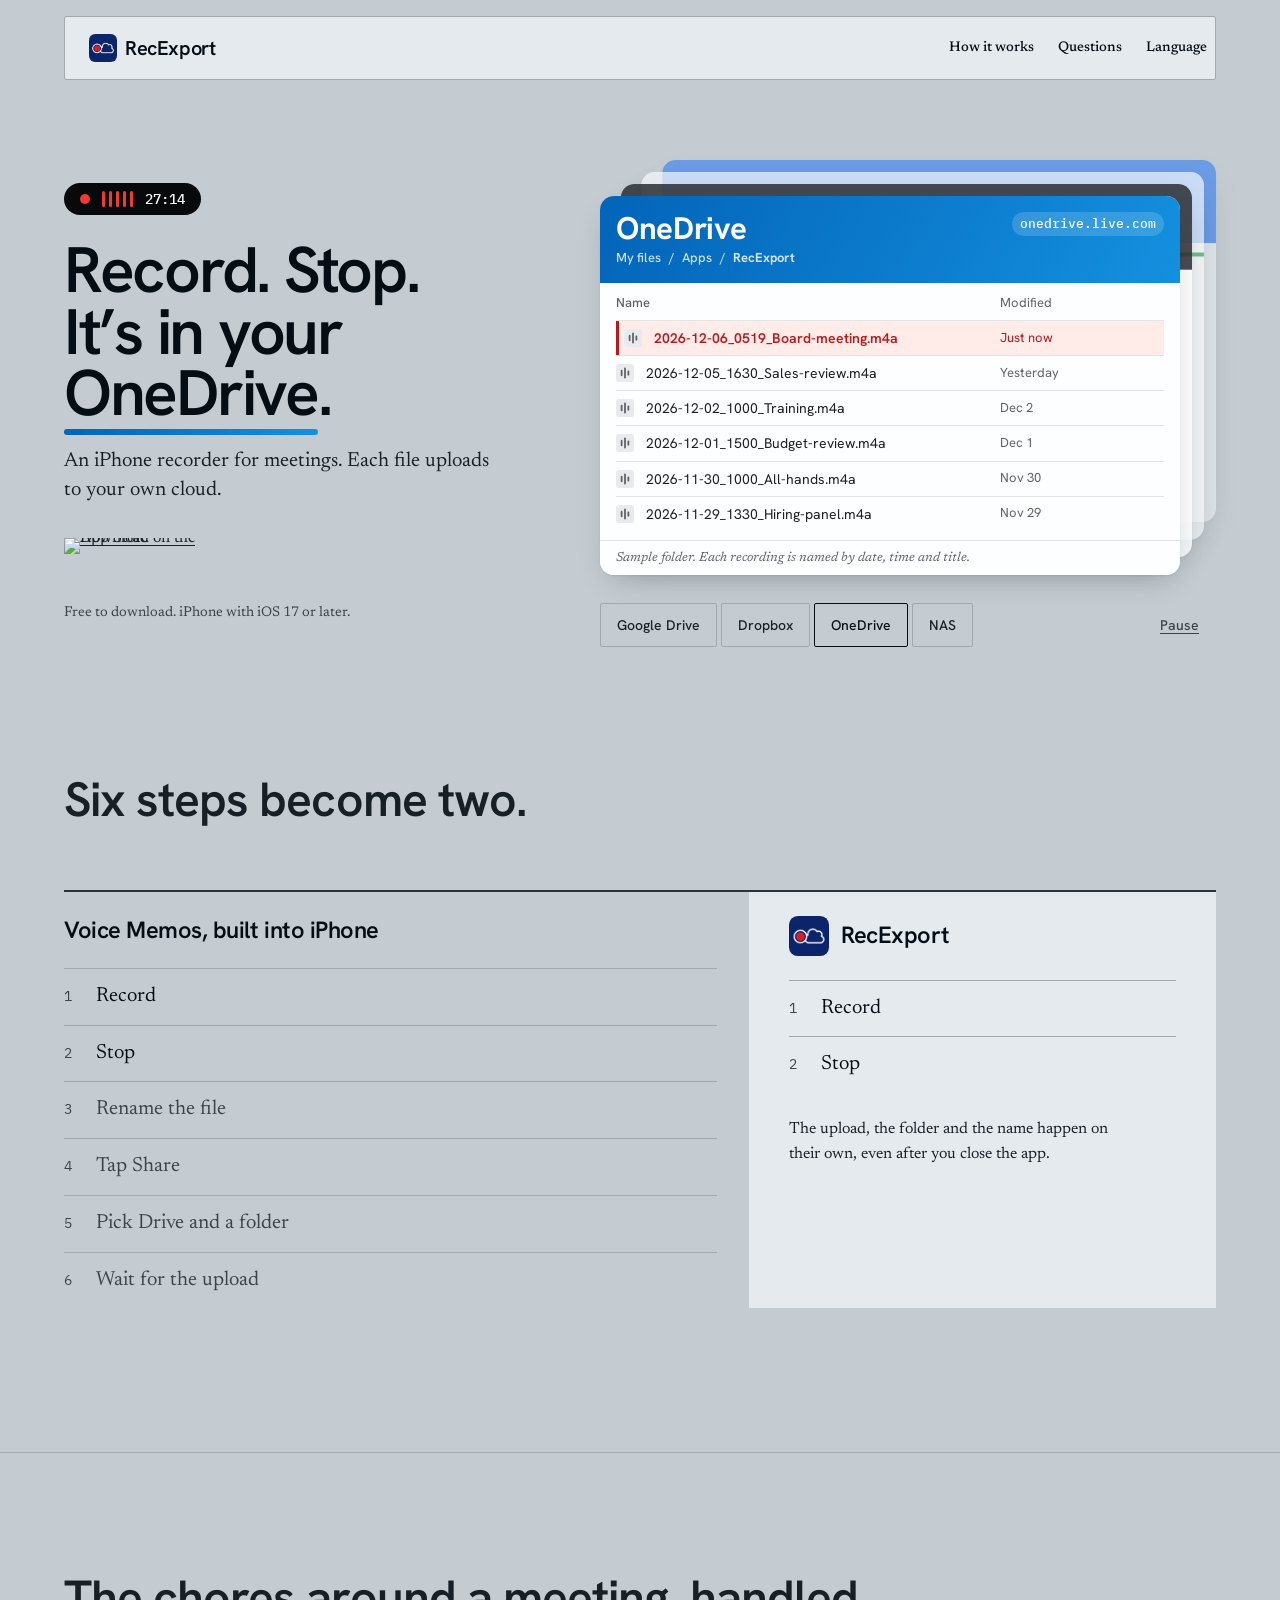
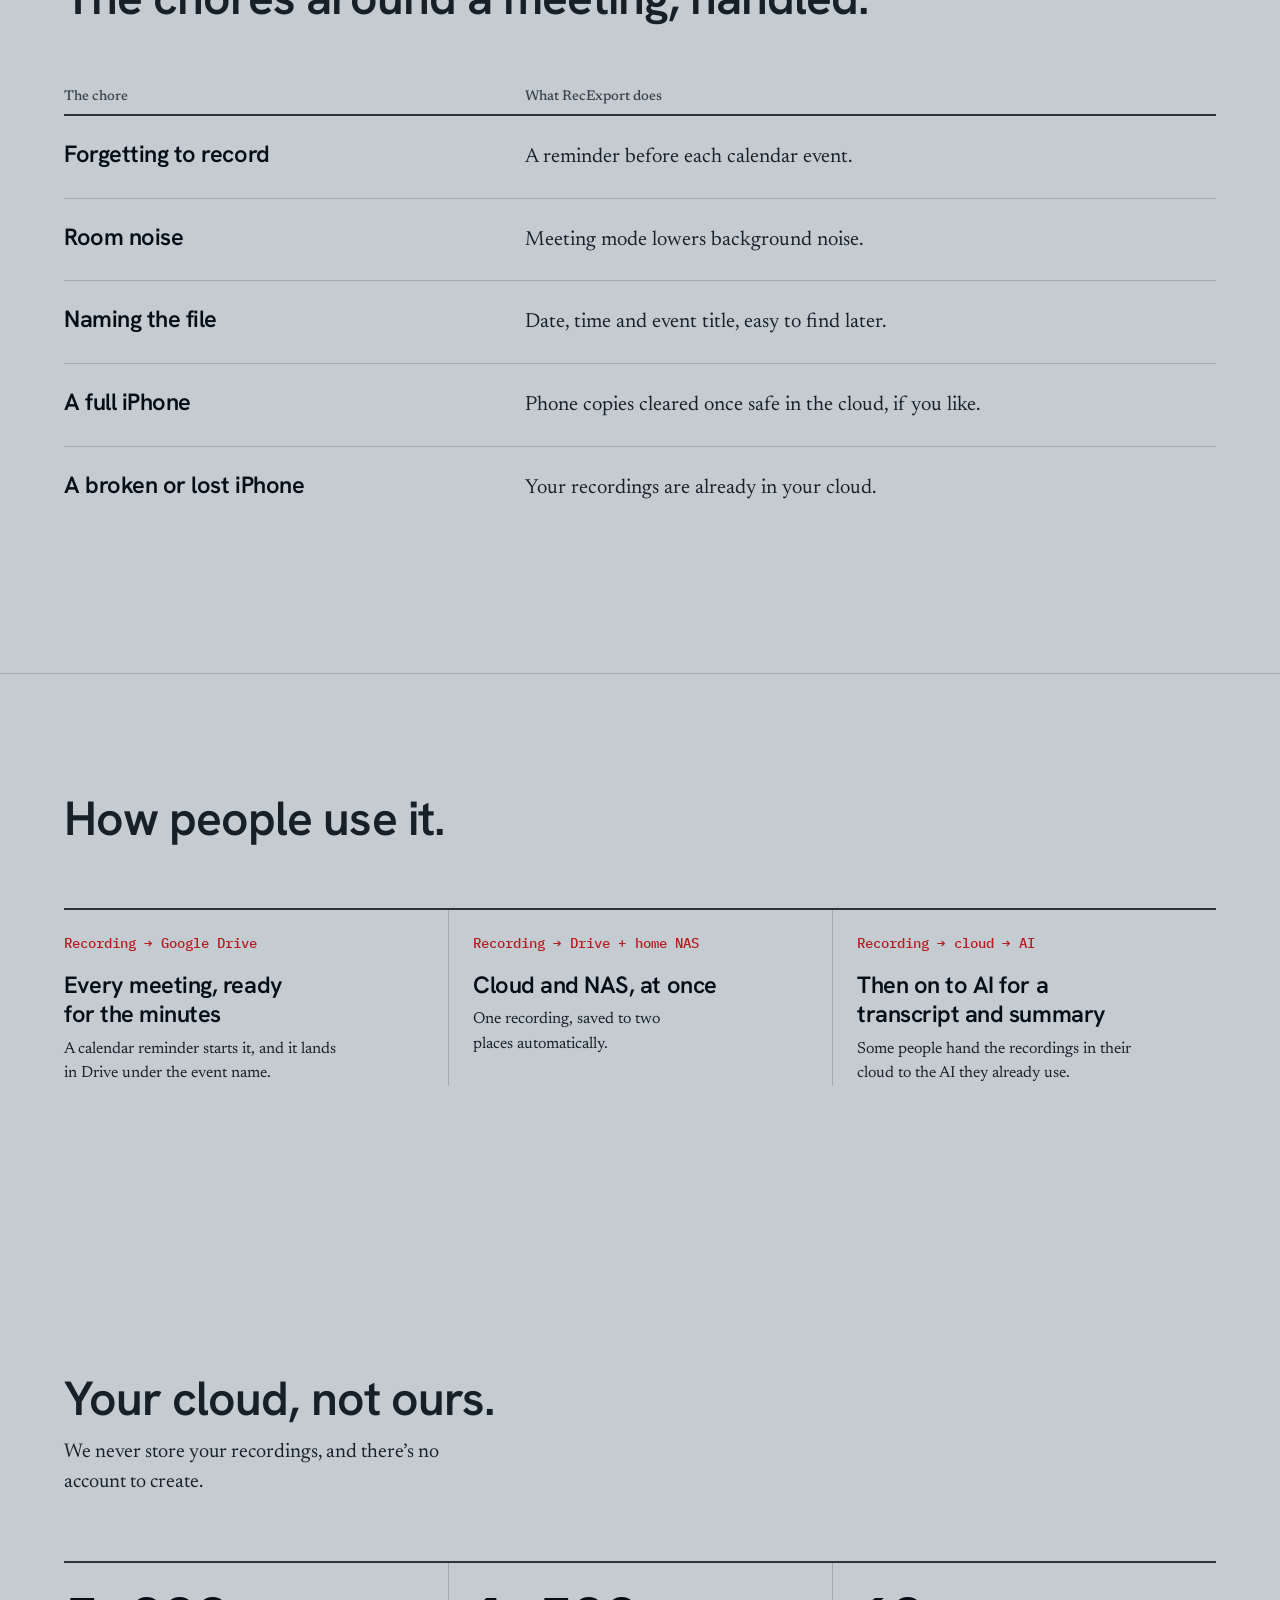
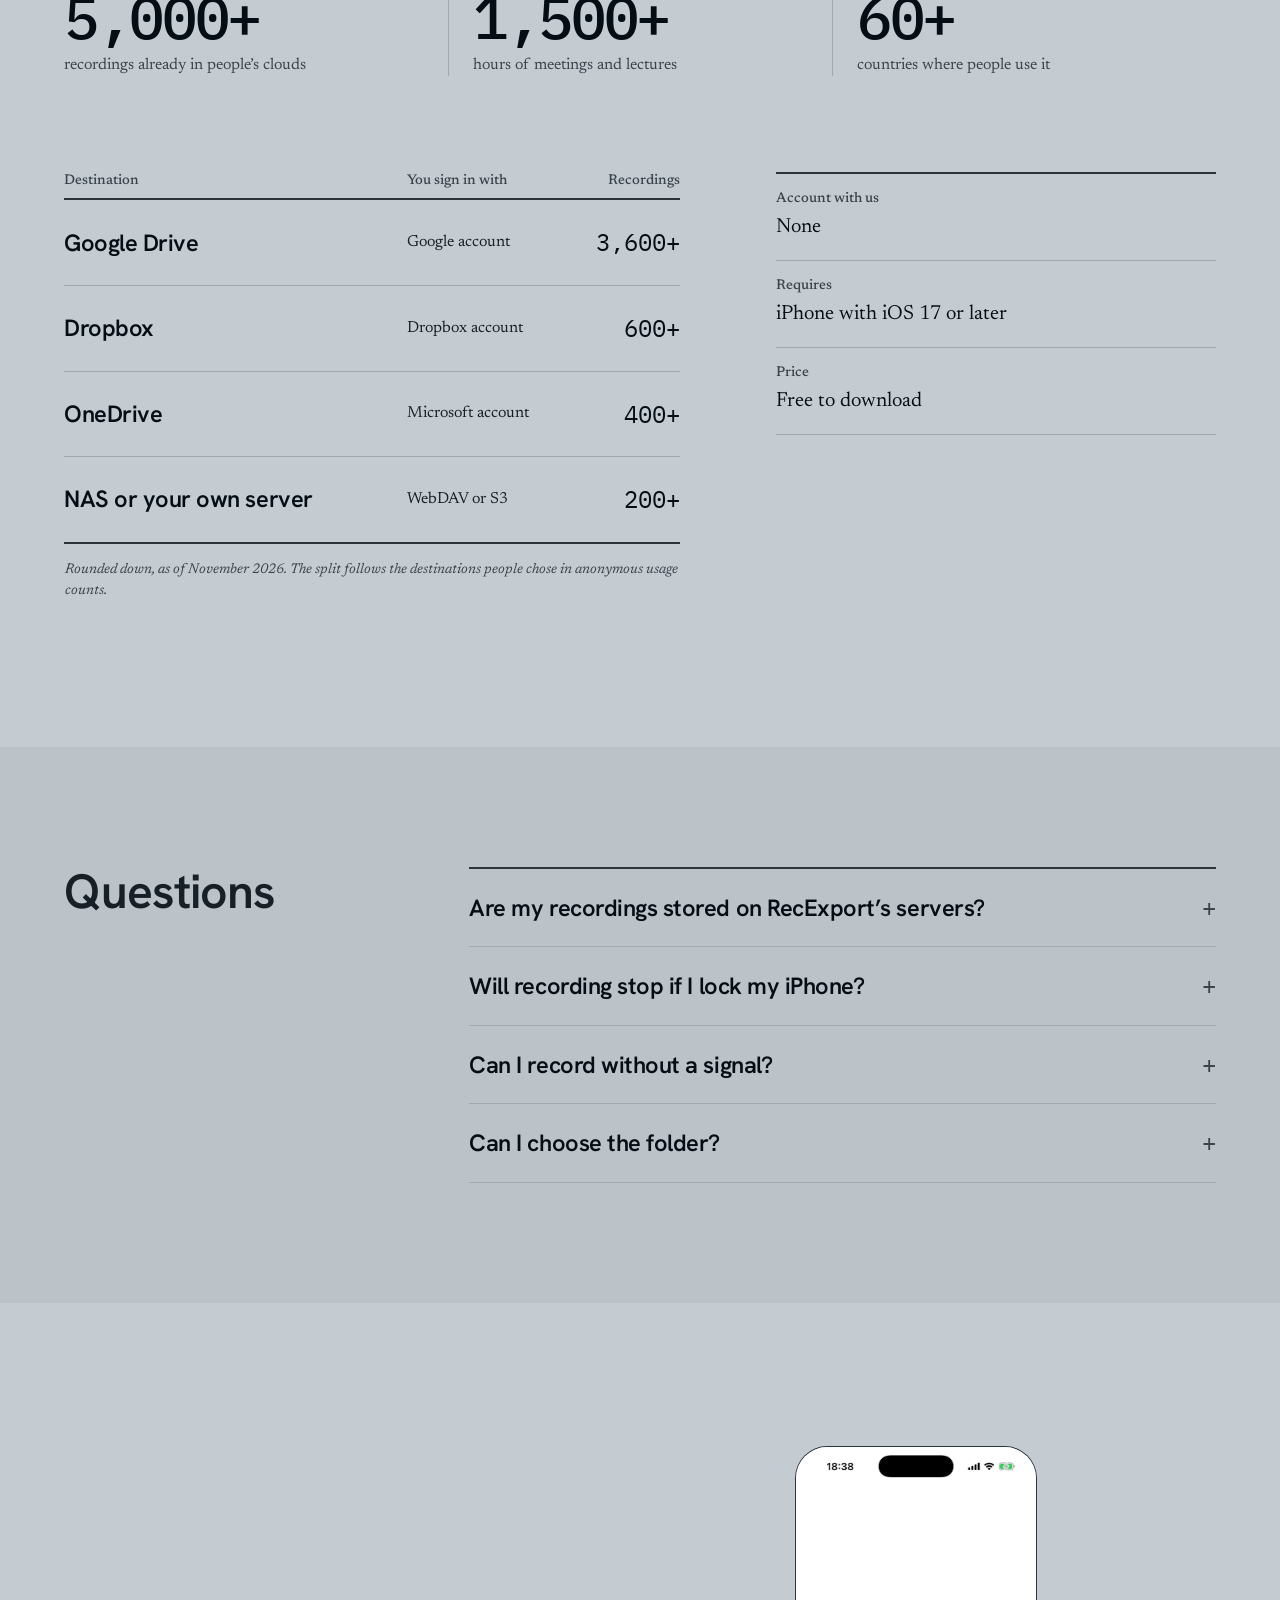
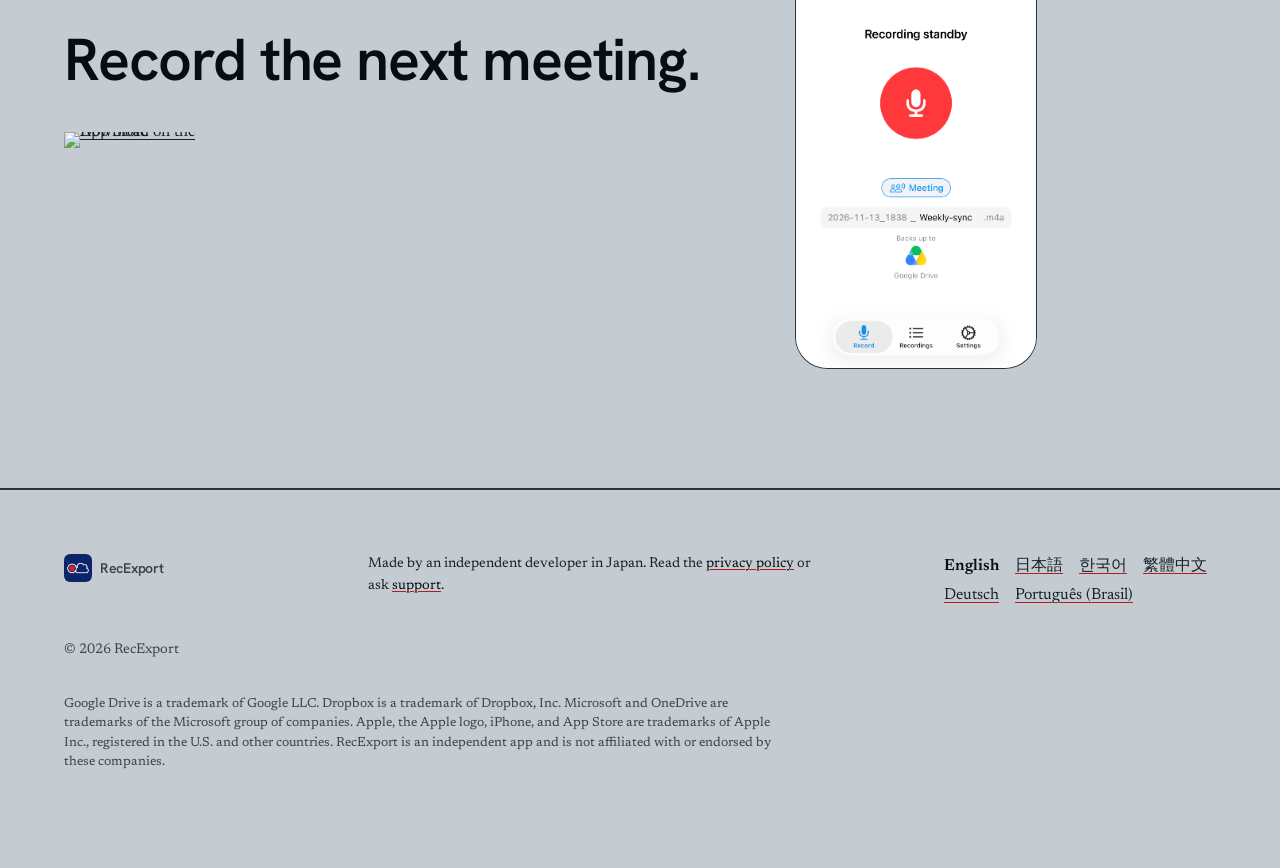
==== commit 8acb4f03: "Web analytics: move to the dedicated RecExport Web PostHog project (769462) Co-Authored-By: Claude O" ====
--- a/index.html
+++ b/index.html
@@ -312,7 +312,7 @@
 var rxInternal=false;try{var q=new URLSearchParams(location.search).get("internal");if(q==="1")localStorage.setItem("recexport_internal","1");if(q==="0")localStorage.removeItem("recexport_internal");rxInternal=localStorage.getItem("recexport_internal")==="1";}catch(e){}
 if(location.hostname==="tkys.github.io"&&!rxInternal){
 !function(t,e){var o,n,p,r;e.__SV||(window.posthog=e,e._i=[],e.init=function(i,s,a){function g(t,e){var o=e.split(".");2==o.length&&(t=t[o[0]],e=o[1]),t[e]=function(){t.push([e].concat(Array.prototype.slice.call(arguments,0)))}}(p=t.createElement("script")).type="text/javascript",p.crossOrigin="anonymous",p.async=!0,p.src=s.api_host.replace(".i.posthog.com","-assets.i.posthog.com")+"/static/array.js",(r=t.getElementsByTagName("script")[0]).parentNode.insertBefore(p,r);var u=e;for(void 0!==a?u=e[a]=[]:a="posthog",u.people=u.people||[],u.toString=function(t){var e="posthog";return"posthog"!==a&&(e+="."+a),t||(e+=" (stub)"),e},u.people.toString=function(){return u.toString(1)+".people (stub)"},o="init capture register register_once unregister opt_out_capturing has_opted_out_capturing opt_in_capturing reset".split(" "),n=0;n<o.length;n++)g(u,o[n]);e._i.push([i,s,a])},e.__SV=1)}(document,window.posthog||[]);
-posthog.init("phc_p8m9f9URBUSN4o8KaTNzcWPZiKMtaMDyWp2FADNYTU3L",{api_host:"https://us.i.posthog.com",persistence:"memory",person_profiles:"identified_only",autocapture:false,disable_session_recording:true,capture_pageview:true,capture_pageleave:true});
+posthog.init("phc_thHnQspZdxSL3qbZ4nCTpVbqWRHFakg63WZkNjtsZ95G",{api_host:"https://us.i.posthog.com",persistence:"memory",person_profiles:"identified_only",autocapture:false,disable_session_recording:true,capture_pageview:true,capture_pageleave:true});
 posthog.register({site:"recexport-lp",site_lang:"en",site_page:"home"});
 document.addEventListener("click",function(e){var a=e.target.closest("a.badge");if(a)posthog.capture("lp.app_store_clicked",{position:a.dataset.pos||""});});
 }
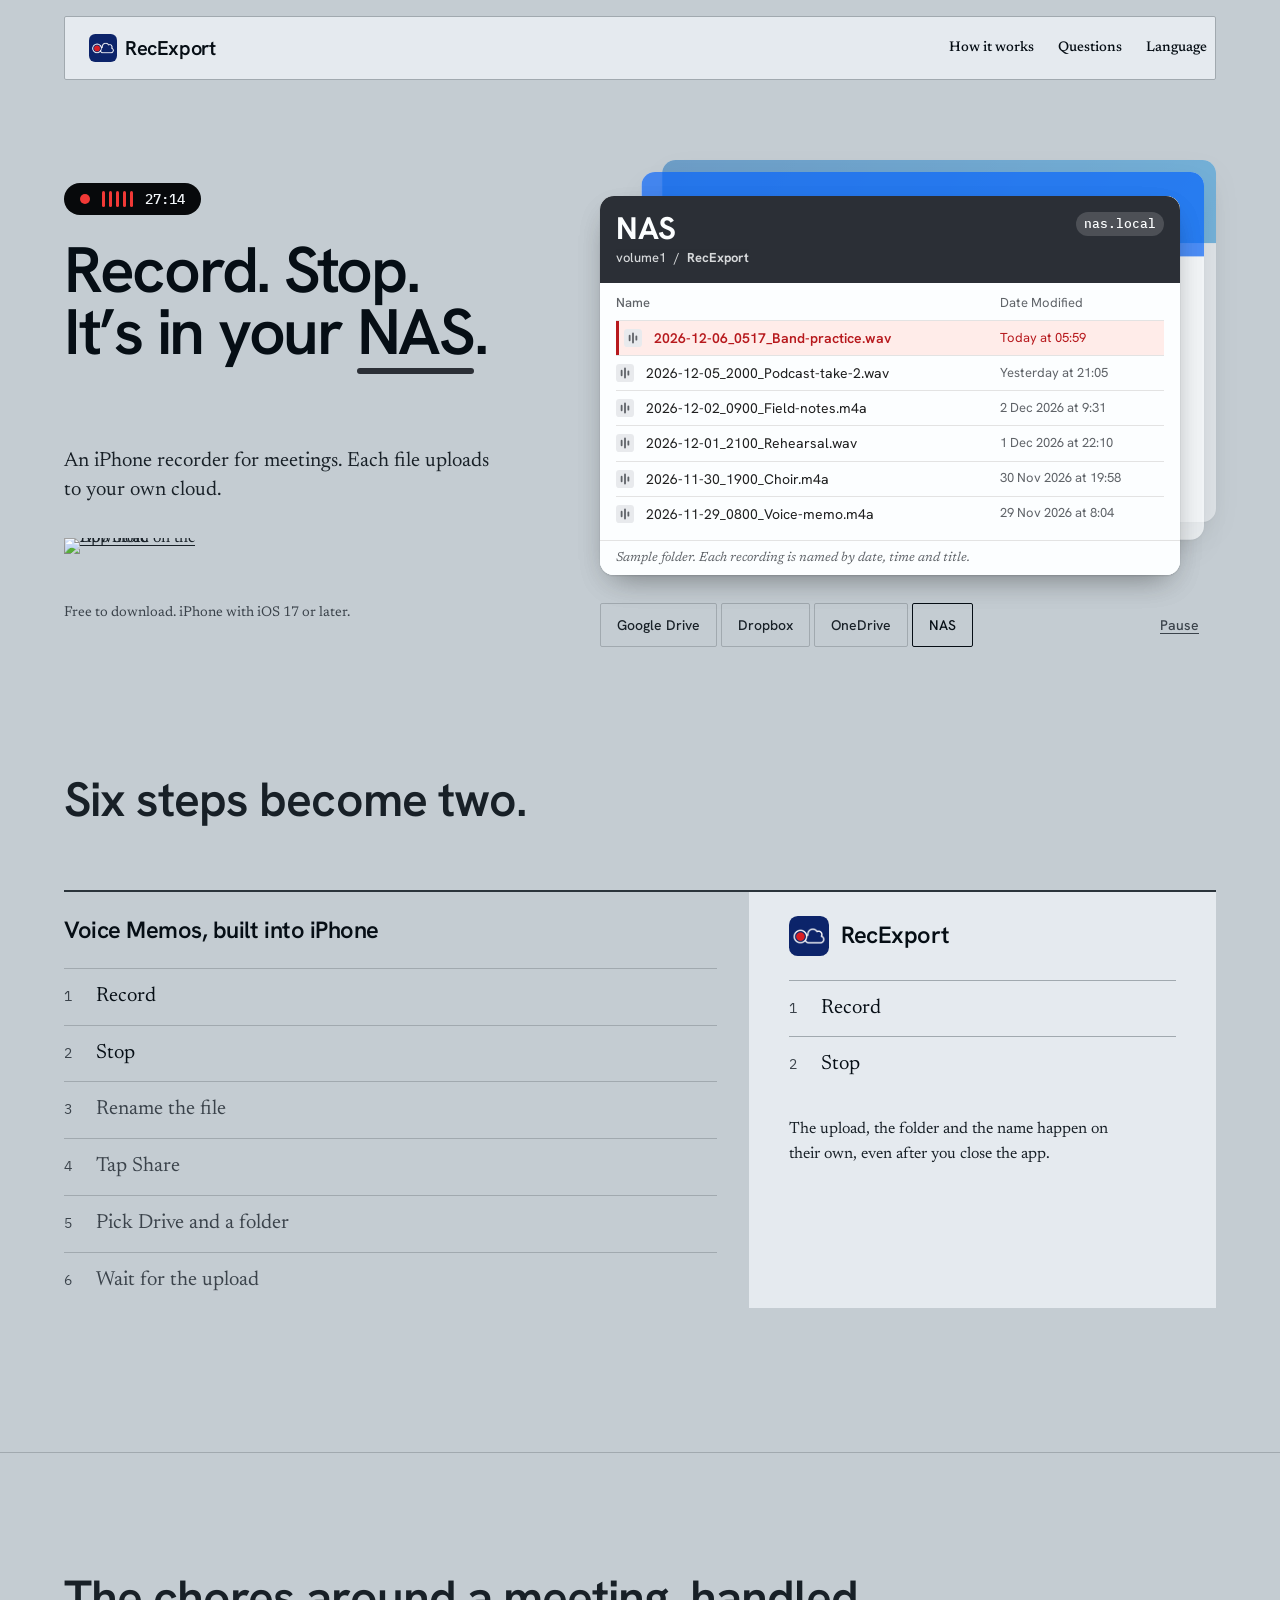
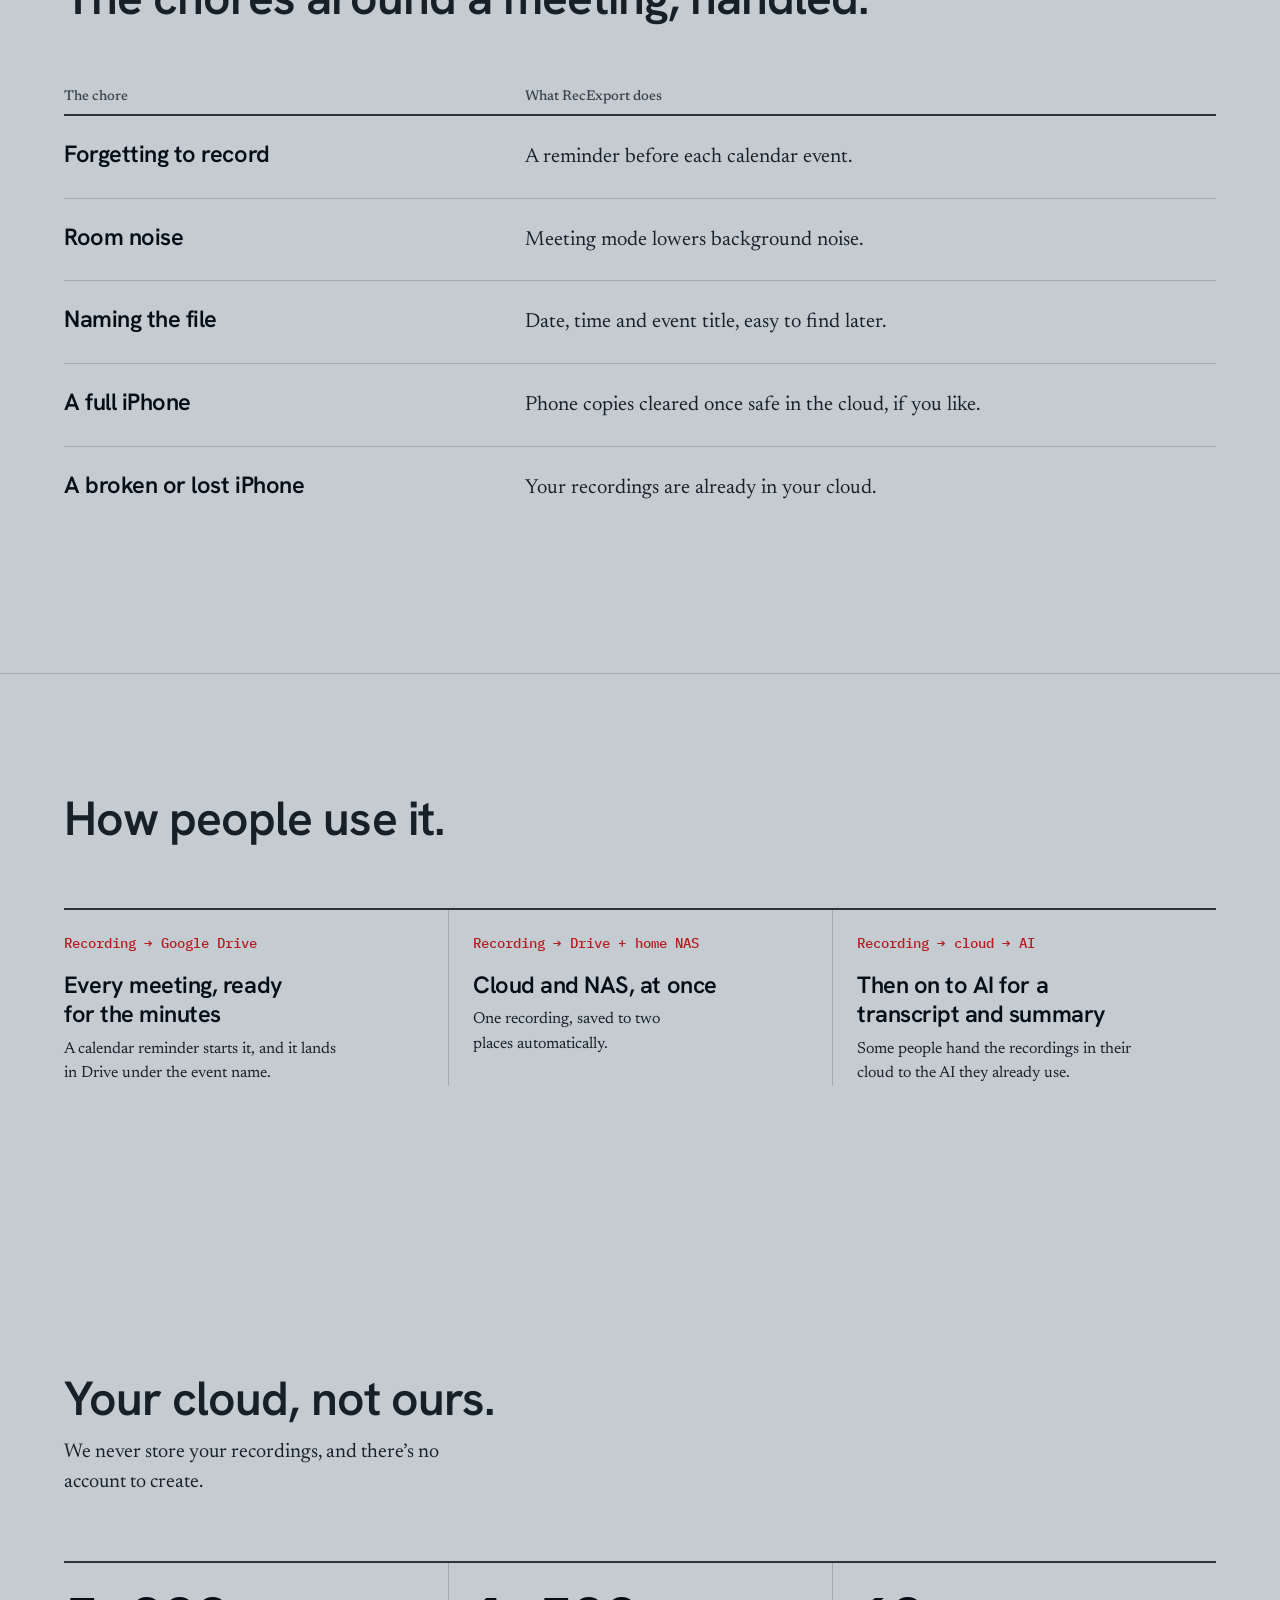
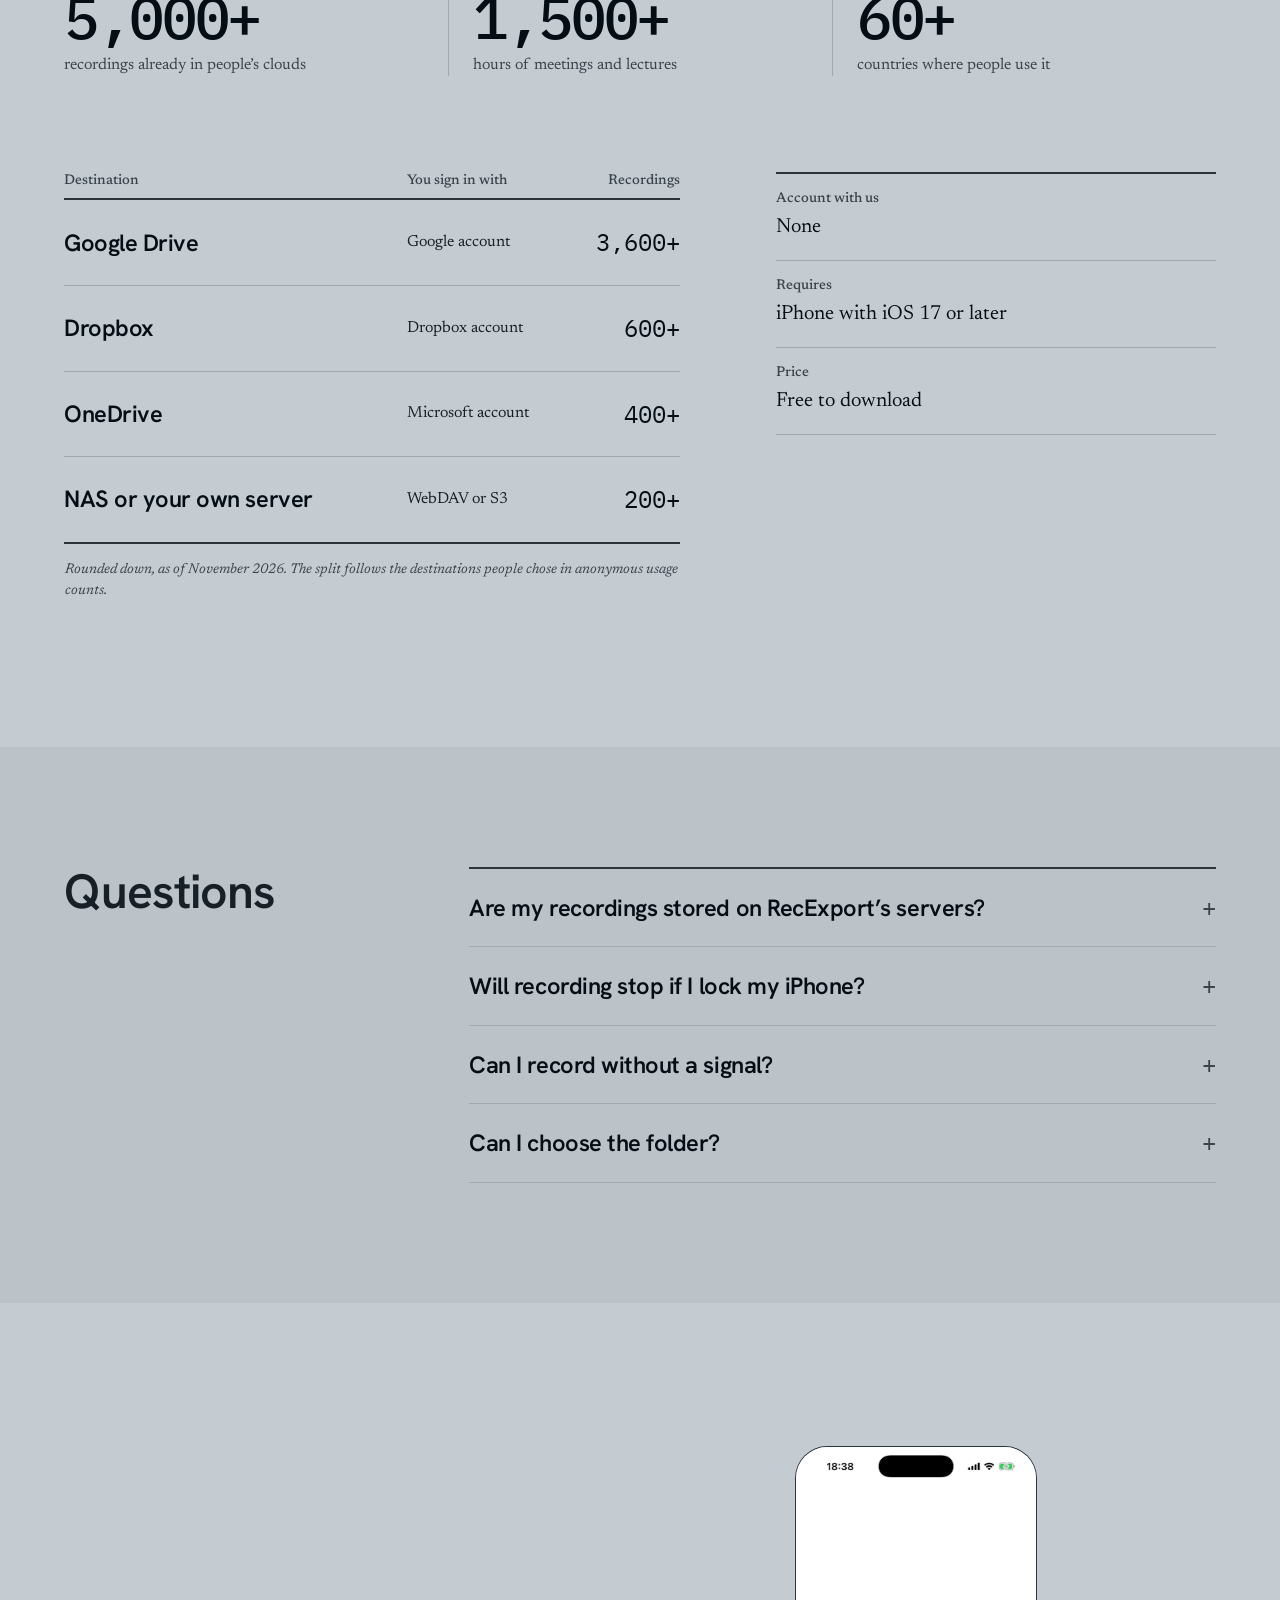
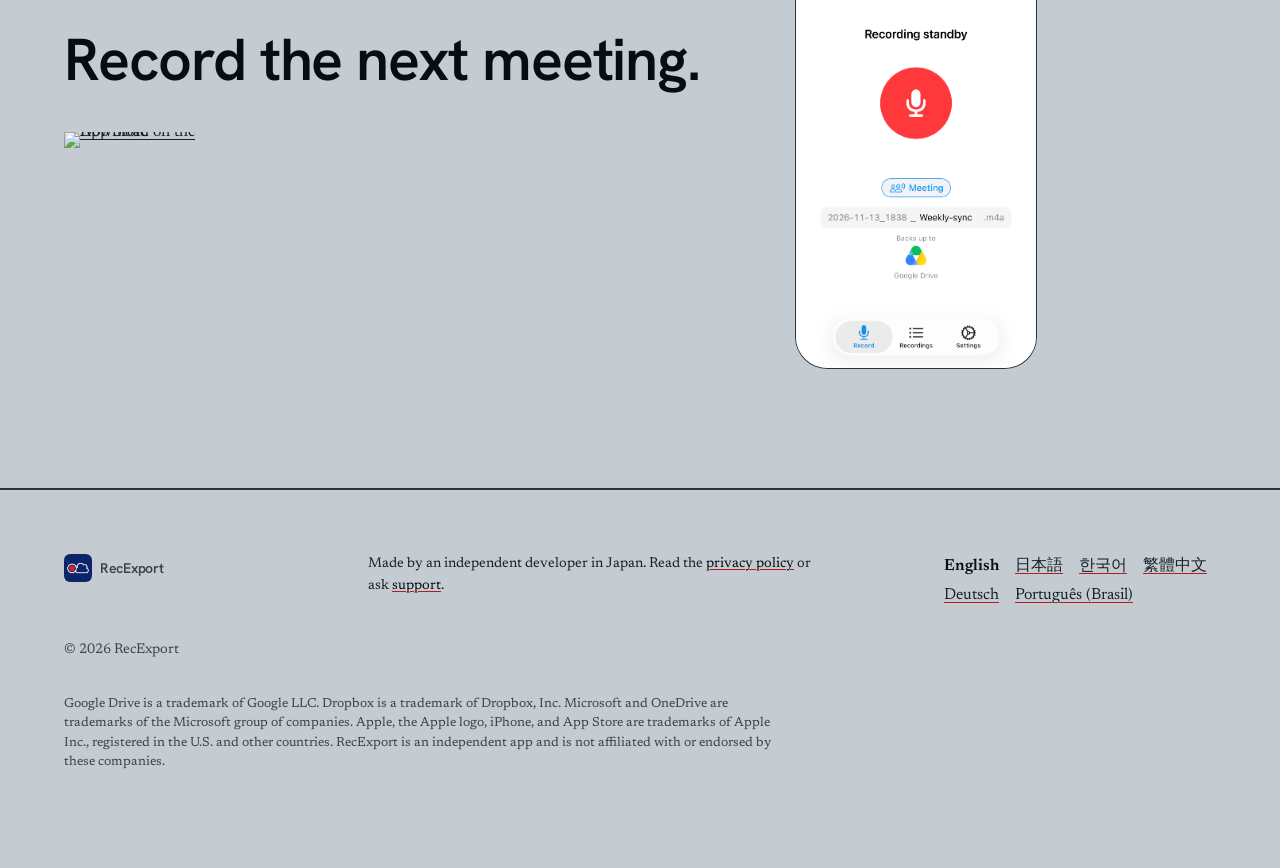
==== commit ffaa829b: "Web analytics: also skip browsers already marked internal on the My Sound Alarm site (same tkys.gith" ====
--- a/index.html
+++ b/index.html
@@ -309,7 +309,7 @@
 document.querySelectorAll('[data-slot] img').forEach((i) => { if (i.complete && !i.naturalWidth) i.remove(); else i.addEventListener('error', () => i.remove(), { once: true }); });</script>
 <script>
 /* Web analytics: published site only, no cookies, nothing stored (memory persistence). ?internal=1 excludes this browser. */
-var rxInternal=false;try{var q=new URLSearchParams(location.search).get("internal");if(q==="1")localStorage.setItem("recexport_internal","1");if(q==="0")localStorage.removeItem("recexport_internal");rxInternal=localStorage.getItem("recexport_internal")==="1";}catch(e){}
+var rxInternal=false;try{var q=new URLSearchParams(location.search).get("internal");if(q==="1")localStorage.setItem("recexport_internal","1");if(q==="0")localStorage.removeItem("recexport_internal");rxInternal=localStorage.getItem("recexport_internal")==="1"||localStorage.getItem("csa_internal")==="1";}catch(e){}
 if(location.hostname==="tkys.github.io"&&!rxInternal){
 !function(t,e){var o,n,p,r;e.__SV||(window.posthog=e,e._i=[],e.init=function(i,s,a){function g(t,e){var o=e.split(".");2==o.length&&(t=t[o[0]],e=o[1]),t[e]=function(){t.push([e].concat(Array.prototype.slice.call(arguments,0)))}}(p=t.createElement("script")).type="text/javascript",p.crossOrigin="anonymous",p.async=!0,p.src=s.api_host.replace(".i.posthog.com","-assets.i.posthog.com")+"/static/array.js",(r=t.getElementsByTagName("script")[0]).parentNode.insertBefore(p,r);var u=e;for(void 0!==a?u=e[a]=[]:a="posthog",u.people=u.people||[],u.toString=function(t){var e="posthog";return"posthog"!==a&&(e+="."+a),t||(e+=" (stub)"),e},u.people.toString=function(){return u.toString(1)+".people (stub)"},o="init capture register register_once unregister opt_out_capturing has_opted_out_capturing opt_in_capturing reset".split(" "),n=0;n<o.length;n++)g(u,o[n]);e._i.push([i,s,a])},e.__SV=1)}(document,window.posthog||[]);
 posthog.init("phc_thHnQspZdxSL3qbZ4nCTpVbqWRHFakg63WZkNjtsZ95G",{api_host:"https://us.i.posthog.com",persistence:"memory",person_profiles:"identified_only",autocapture:false,disable_session_recording:true,capture_pageview:true,capture_pageleave:true});
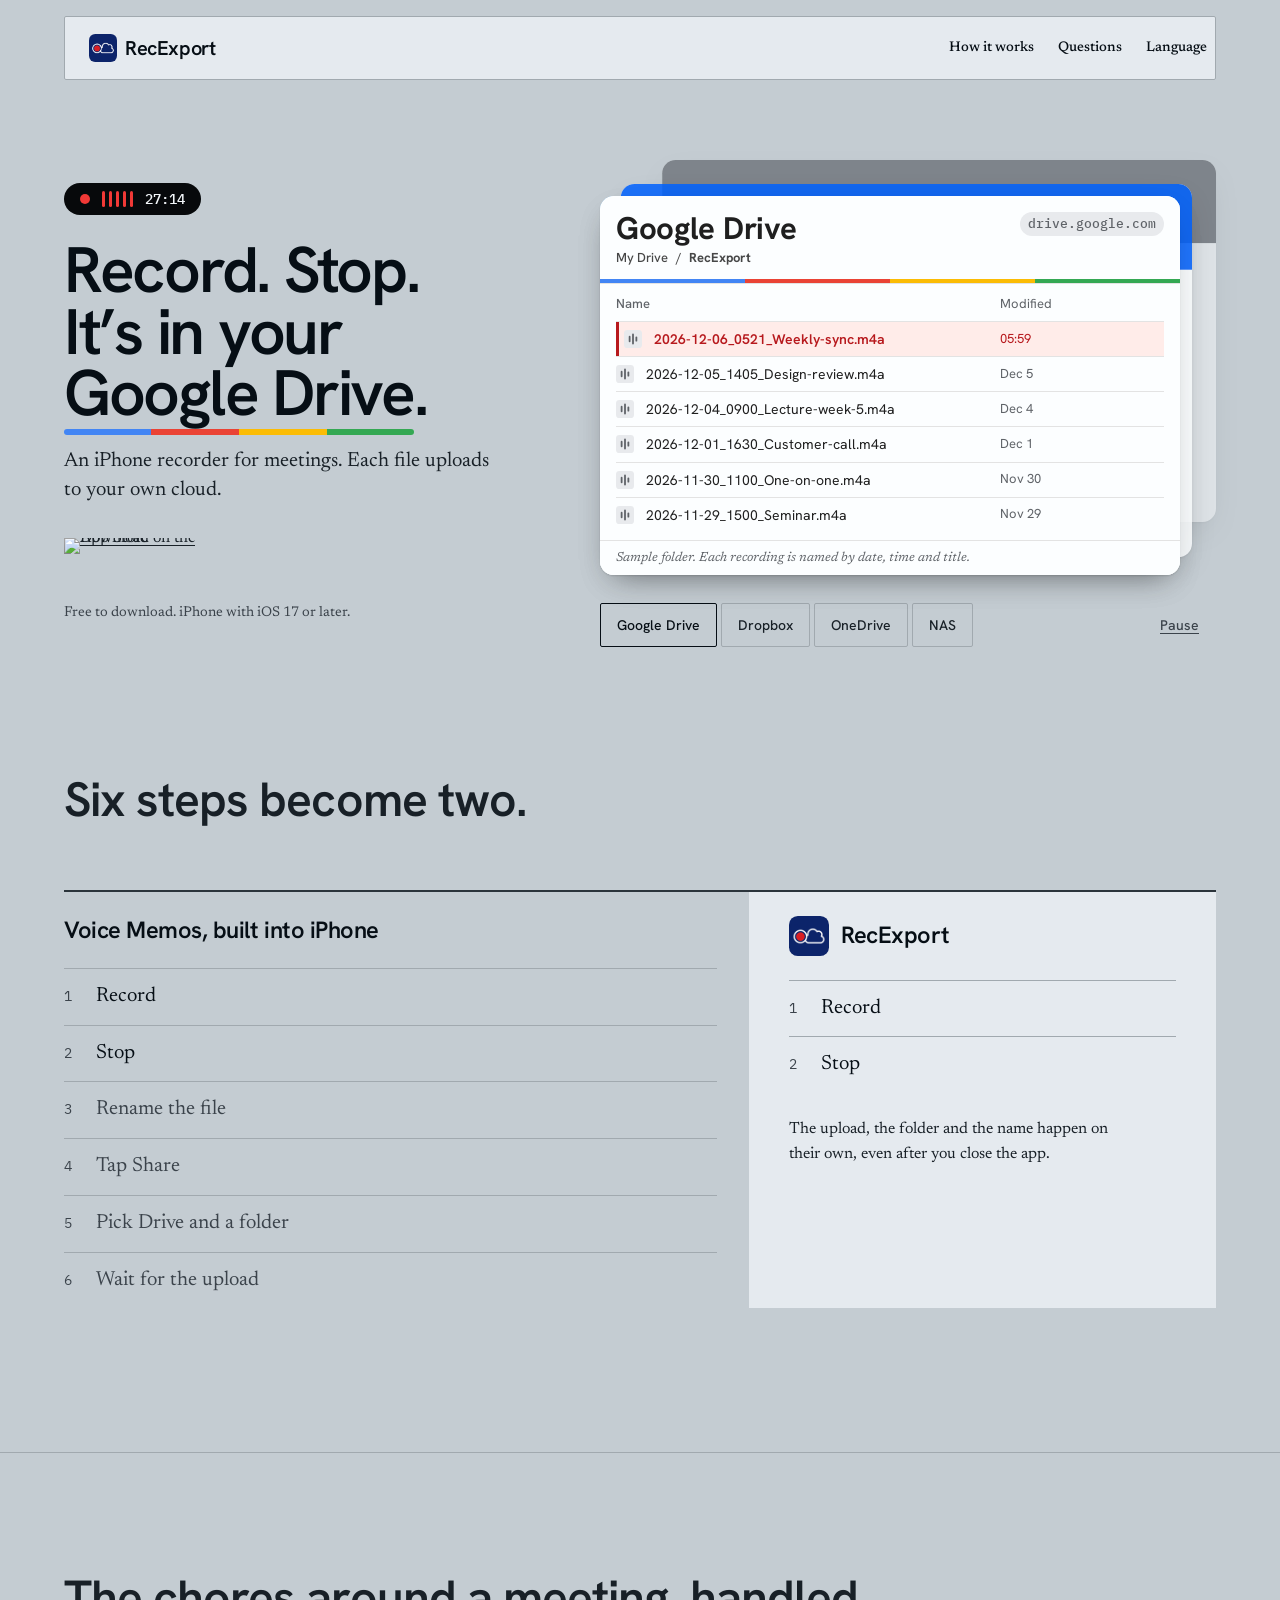
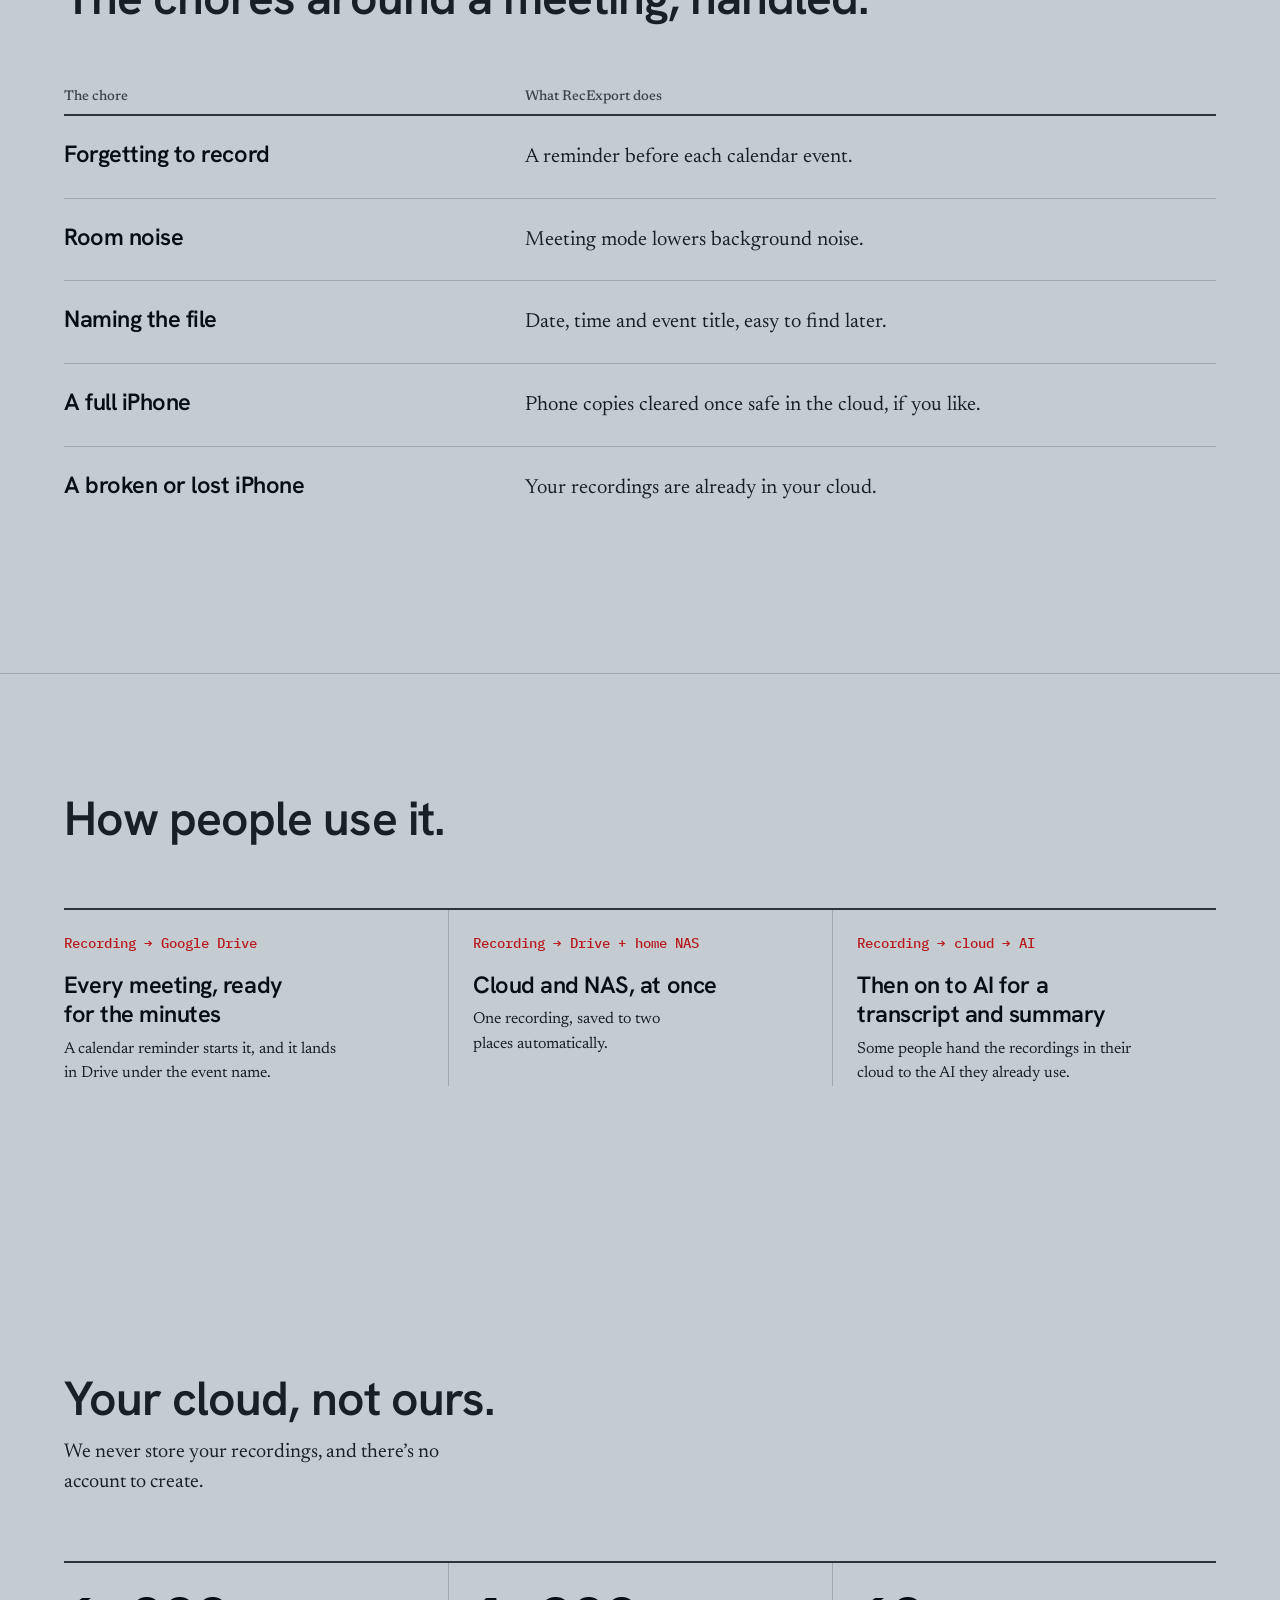
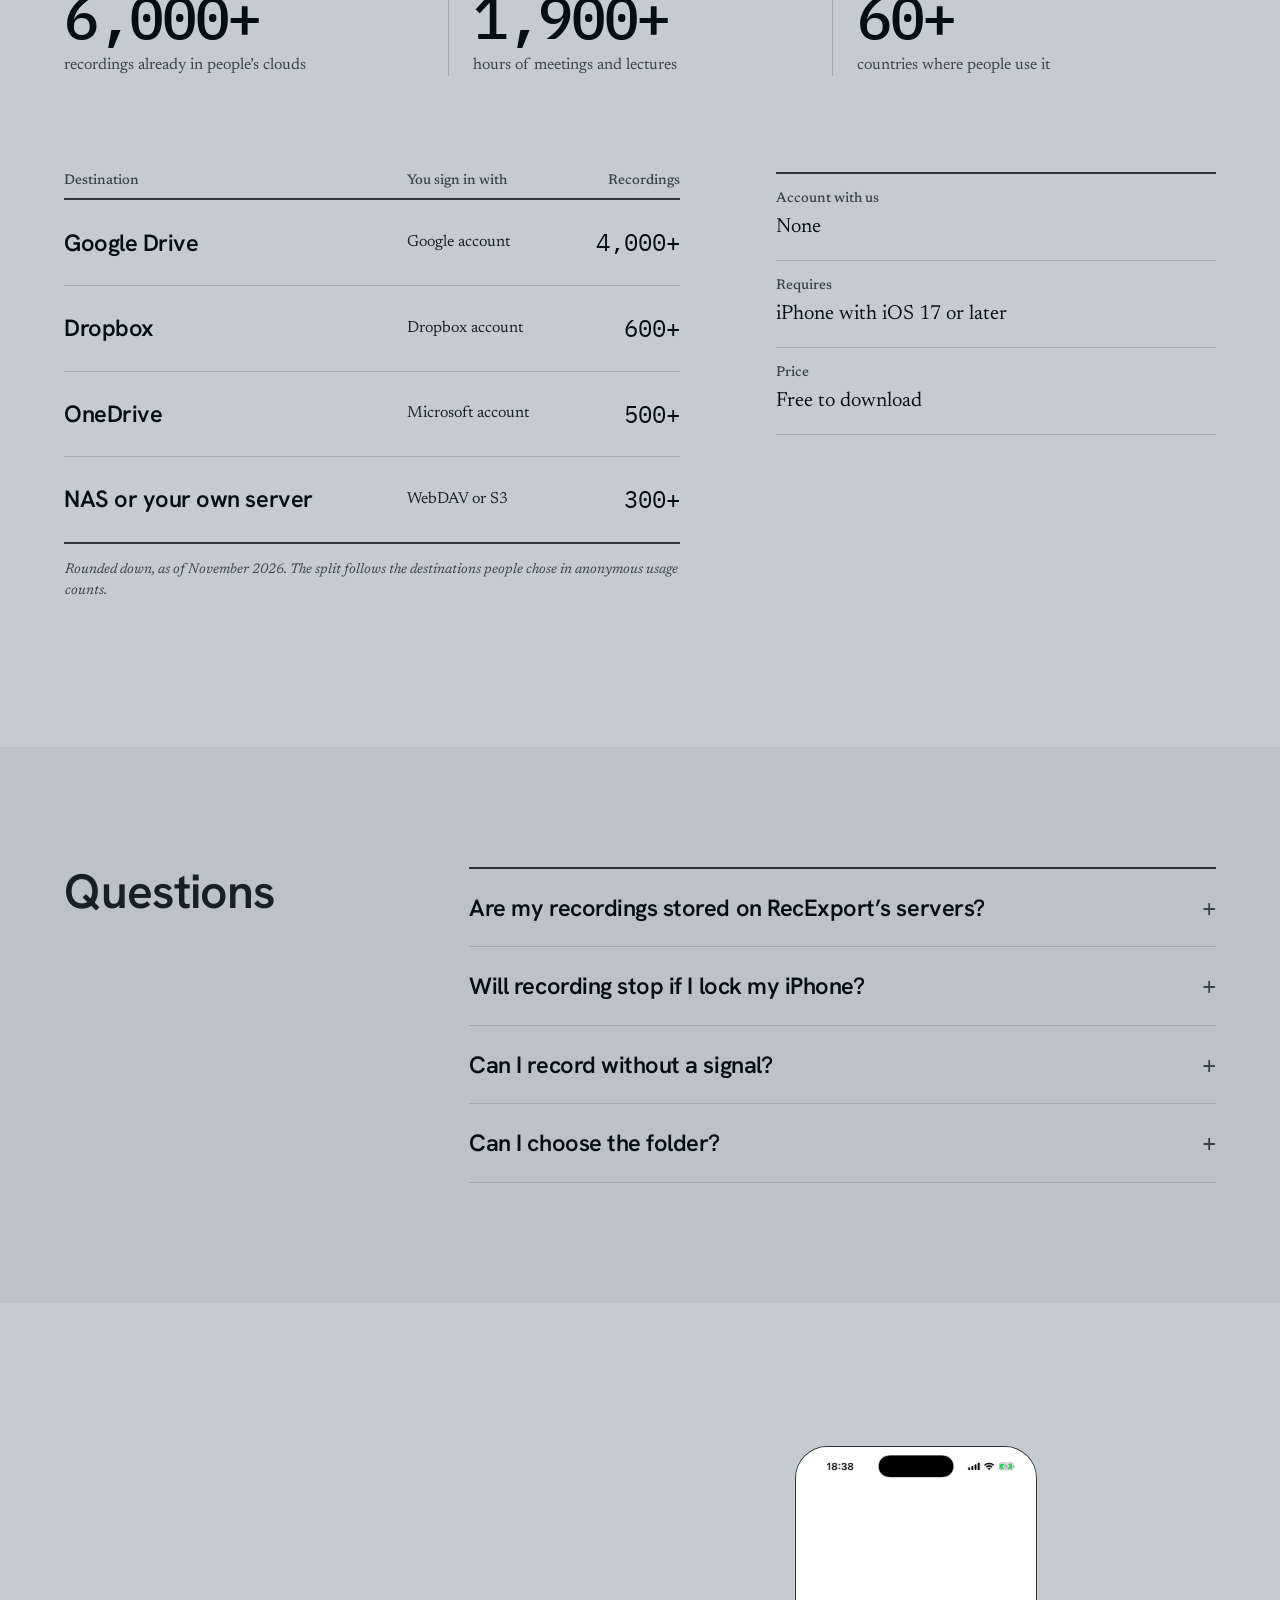
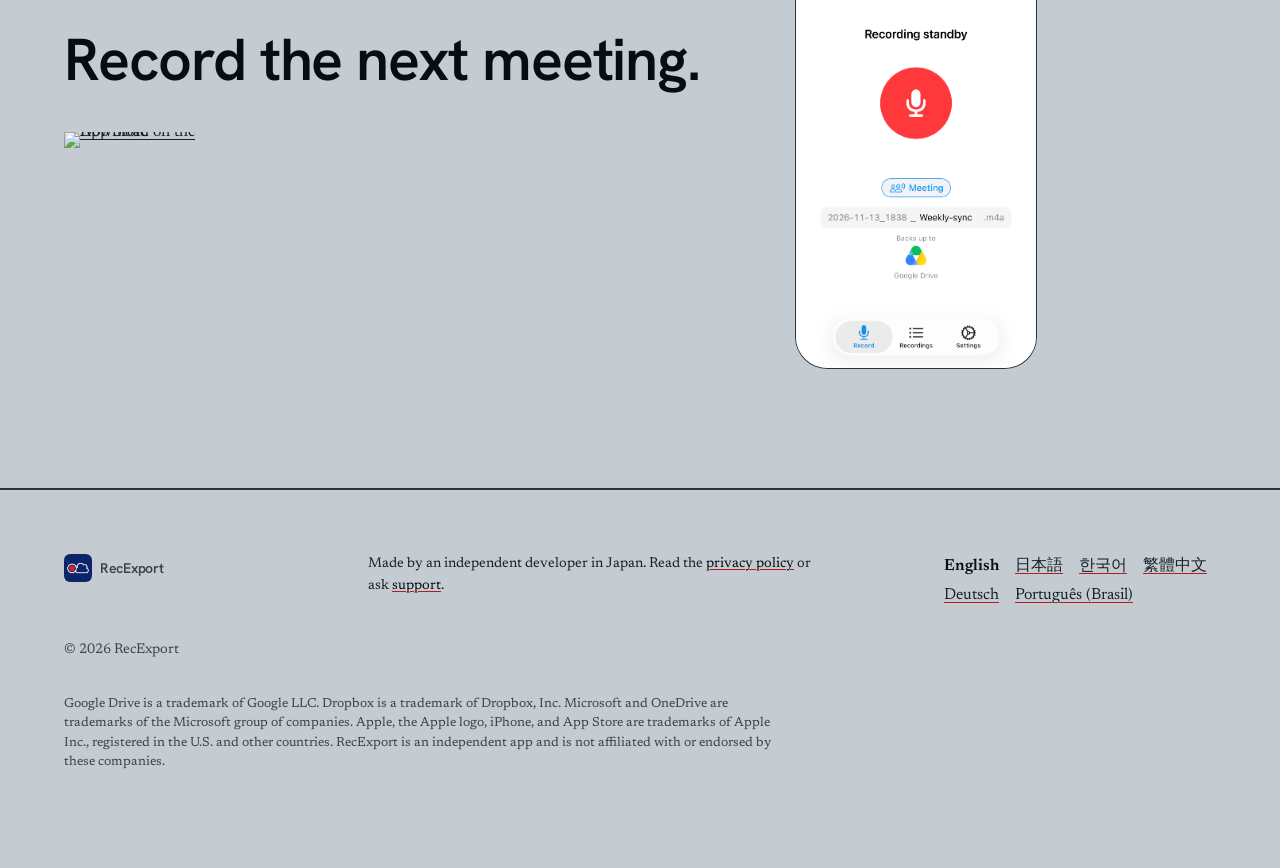
==== commit a98babdd: "Figures: 6,000+ recordings, 1,900+ hours; destinations 4,000+/600+/500+/300+ (PostHog through 2026-1" ====
--- a/index.html
+++ b/index.html
@@ -227,8 +227,8 @@
         <h2 id="where-title"><span>Your cloud,</span> <span>not ours.</span></h2>
         <p class="where__lead">We never store your recordings, and there’s no account to create.</p>
         <dl class="figures">
-          <div><dt>recordings already in people’s clouds</dt><dd class="figure">5,000+</dd></div>
-          <div><dt>hours of meetings and lectures</dt><dd class="figure">1,500+</dd></div>
+          <div><dt>recordings already in people’s clouds</dt><dd class="figure">6,000+</dd></div>
+          <div><dt>hours of meetings and lectures</dt><dd class="figure">1,900+</dd></div>
           <div><dt>countries where people use it</dt><dd class="figure">60+</dd></div>
         </dl>
         <div class="where__grid">
@@ -238,10 +238,10 @@
               <tr><th scope="col">Destination</th><th scope="col">You sign in with</th><th scope="col" class="num">Recordings</th></tr>
             </thead>
             <tbody>
-              <tr><th scope="row">Google Drive</th><td>Google account</td><td class="num">3,600+</td></tr>
+              <tr><th scope="row">Google Drive</th><td>Google account</td><td class="num">4,000+</td></tr>
               <tr><th scope="row">Dropbox</th><td>Dropbox account</td><td class="num">600+</td></tr>
-              <tr><th scope="row">OneDrive</th><td>Microsoft account</td><td class="num">400+</td></tr>
-              <tr><th scope="row">NAS or your own server</th><td>WebDAV or S3</td><td class="num">200+</td></tr>
+              <tr><th scope="row">OneDrive</th><td>Microsoft account</td><td class="num">500+</td></tr>
+              <tr><th scope="row">NAS or your own server</th><td>WebDAV or S3</td><td class="num">300+</td></tr>
             </tbody>
             <tfoot>
               <tr><td colspan="3">Rounded down, as of November 2026. The split follows the destinations people chose in anonymous usage counts.</td></tr>
